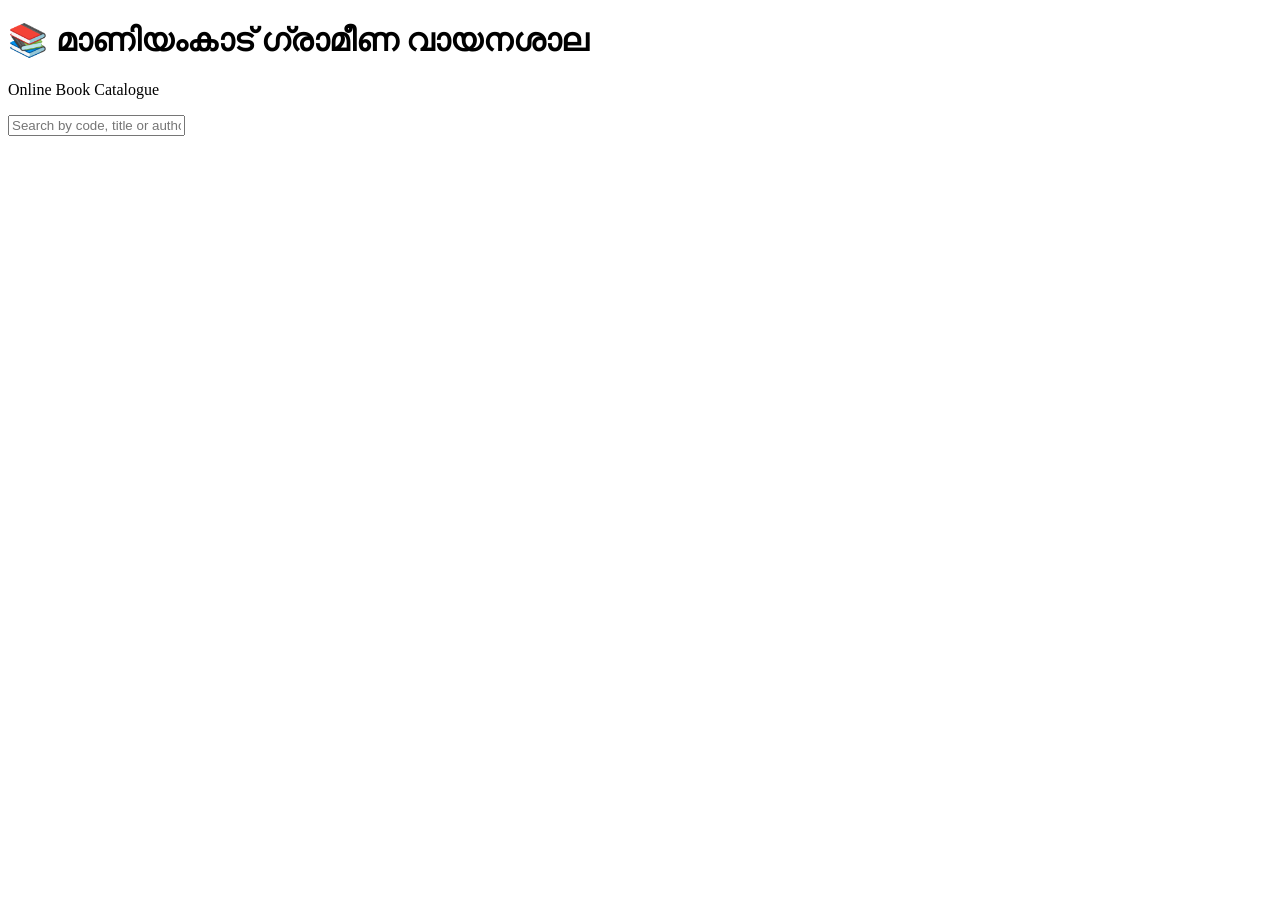
==== index.html @ 14b7ce43 "Add files via upload" ====
<!doctype html><html><head><meta charset='utf-8'>
<meta name='viewport' content='width=device-width,initial-scale=1'>
<title>Maniyamkad Library</title>
<link rel='stylesheet' href='css/style.css'></head><body>
<header><h1>📚 മാണിയംകാട് ഗ്രാമീണ വായനശാല</h1><p>Online Book Catalogue</p></header>
<input id='search' placeholder='Search by code, title or author'>
<div id='books'></div>
<script src='js/script.js'></script></body></html>
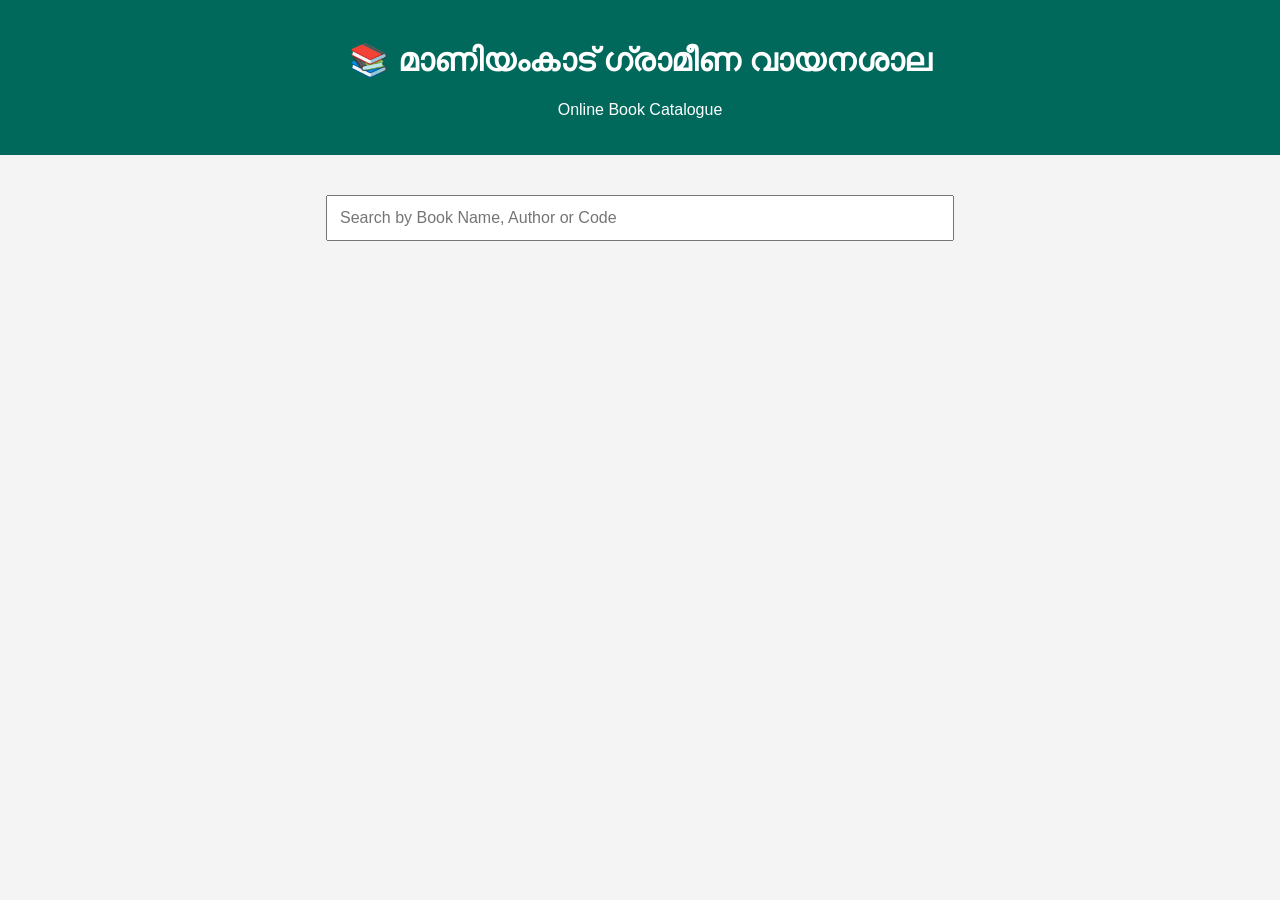
==== commit 5e2abd57: "Add files via upload" ====
--- a/index.html
+++ b/index.html
@@ -1,8 +1,25 @@
-<!doctype html><html><head><meta charset='utf-8'>
-<meta name='viewport' content='width=device-width,initial-scale=1'>
-<title>Maniyamkad Library</title>
-<link rel='stylesheet' href='css/style.css'></head><body>
-<header><h1>📚 മാണിയംകാട് ഗ്രാമീണ വായനശാല</h1><p>Online Book Catalogue</p></header>
-<input id='search' placeholder='Search by code, title or author'>
-<div id='books'></div>
-<script src='js/script.js'></script></body></html>+<!DOCTYPE html>
+<html lang="en">
+<head>
+<meta charset="UTF-8">
+<meta name="viewport" content="width=device-width, initial-scale=1.0">
+<title>Maniyamkad Grameena Vayanasala</title>
+<link rel="stylesheet" href="style.css">
+</head>
+<body>
+
+<header>
+  <h1>📚 മാണിയംകാട് ഗ്രാമീണ വായനശാല</h1>
+  <p>Online Book Catalogue</p>
+</header>
+
+<main style="max-width:900px;margin:auto;padding:20px;">
+<input id="search" type="text" placeholder="Search by Book Name, Author or Code"
+style="width:100%;padding:12px;font-size:16px;margin-bottom:20px;">
+
+<div id="books"></div>
+</main>
+
+<script src="script.js"></script>
+</body>
+</html>
--- a/style.css
+++ b/style.css
@@ -0,0 +1,5 @@
+body{font-family:Arial;margin:0;background:#f4f4f4}
+header{background:#00695c;color:#fff;padding:20px;text-align:center}
+#search{display:block;width:90%;max-width:600px;margin:20px auto;padding:12px}
+#books{max-width:900px;margin:auto;padding:10px}
+.card{background:#fff;padding:12px;margin:10px 0;border-radius:8px;box-shadow:0 2px 5px #ccc}
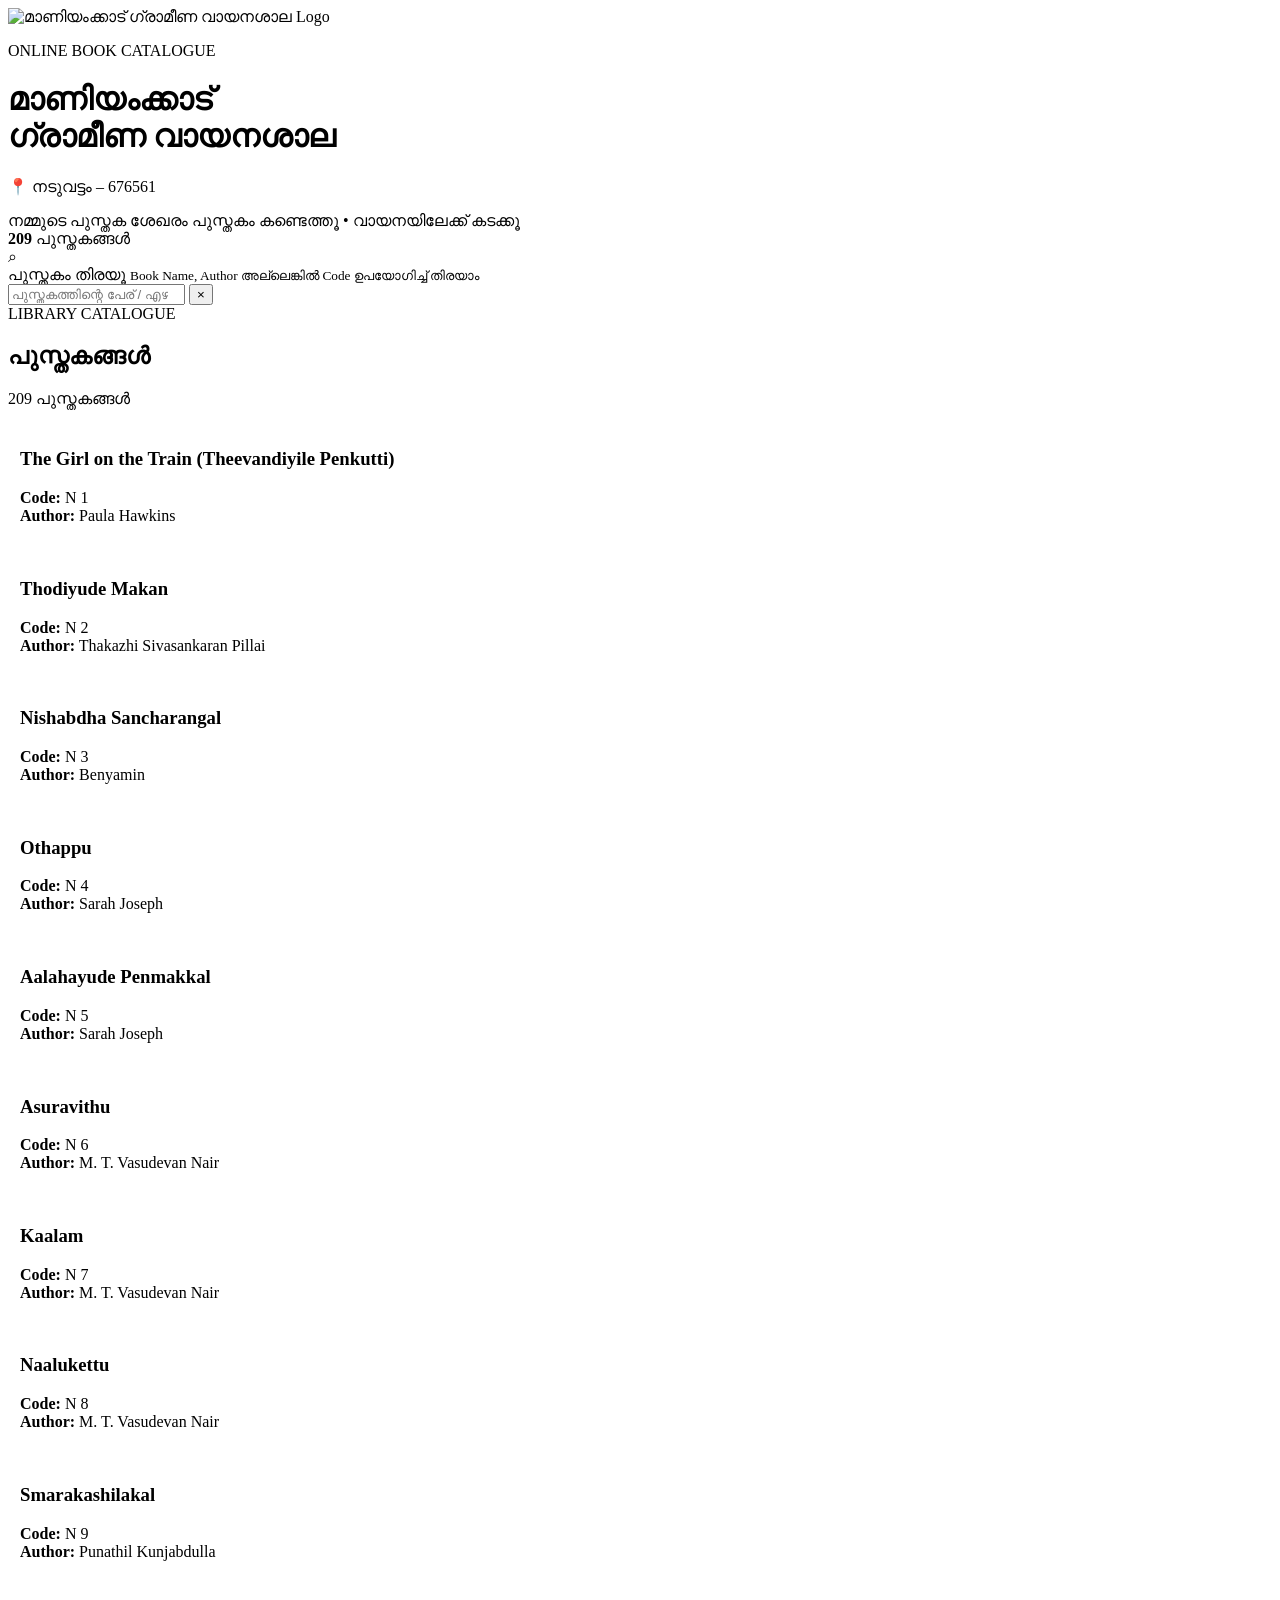
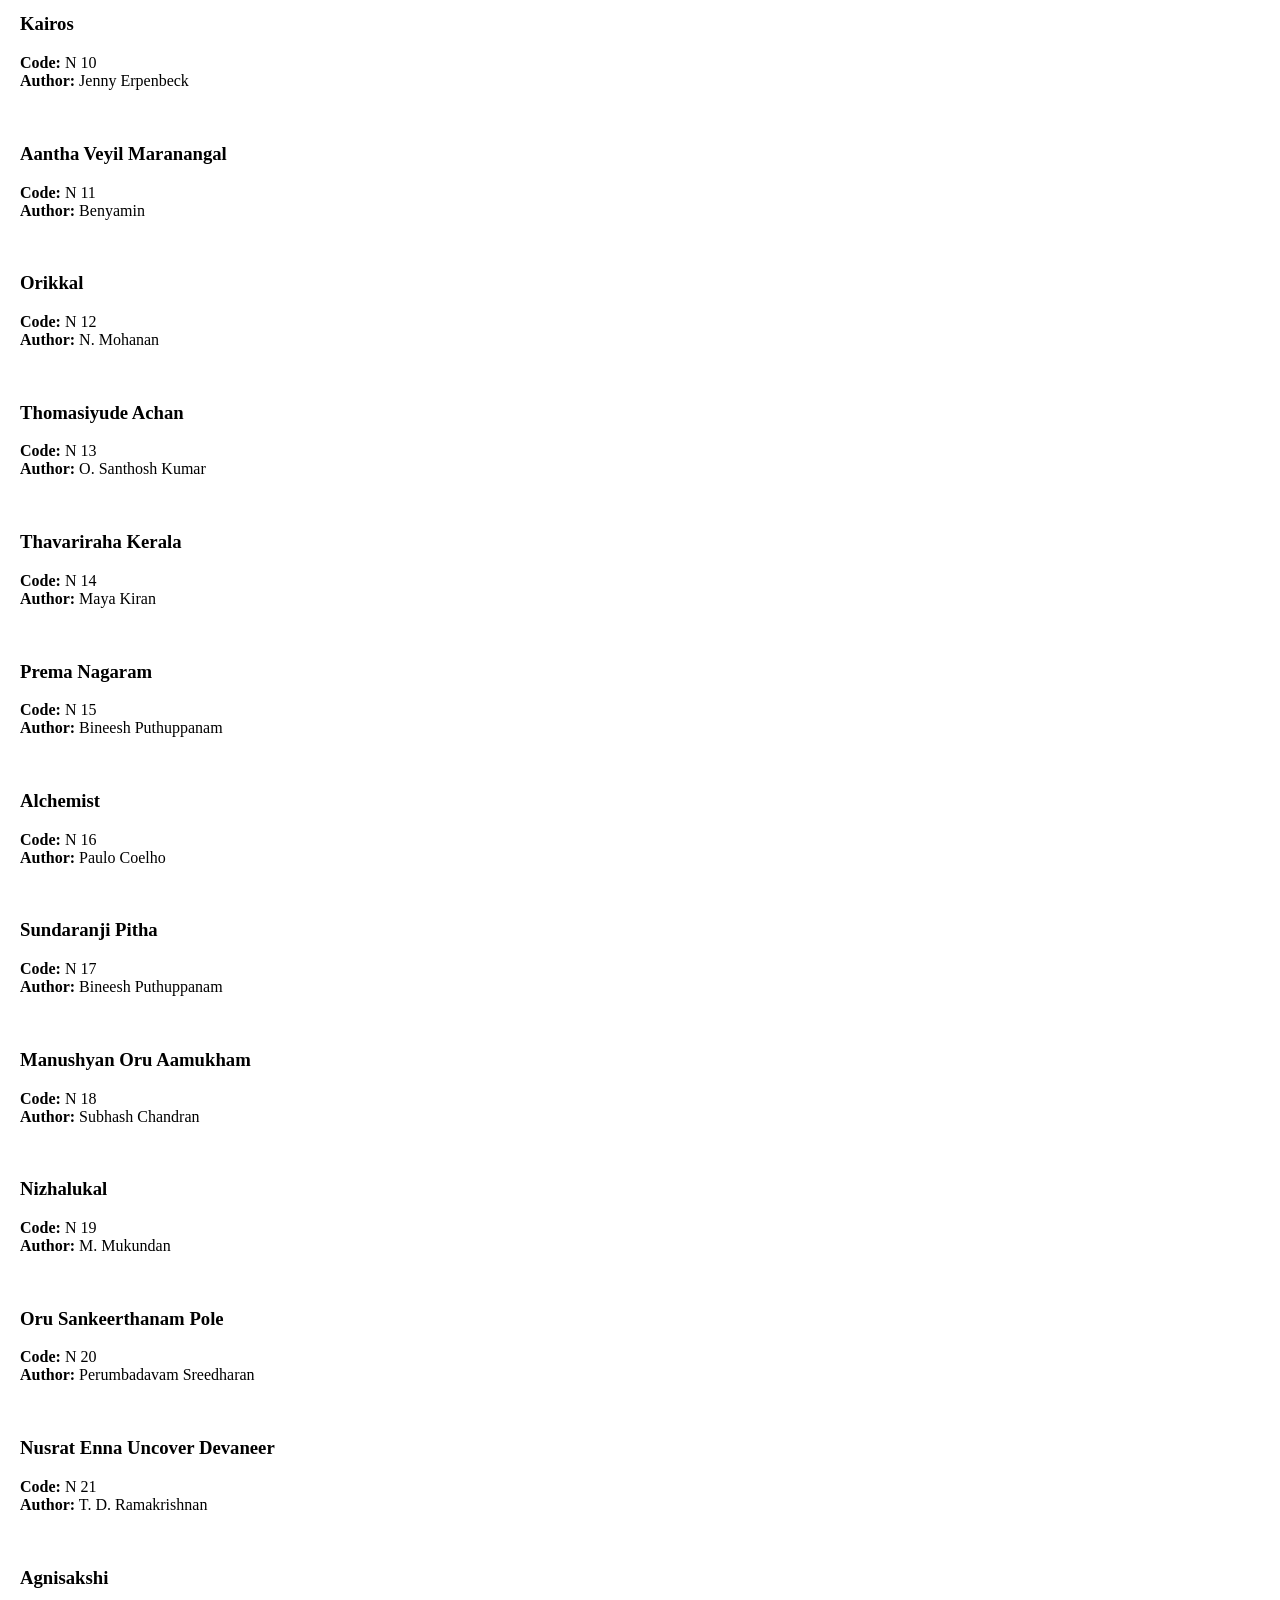
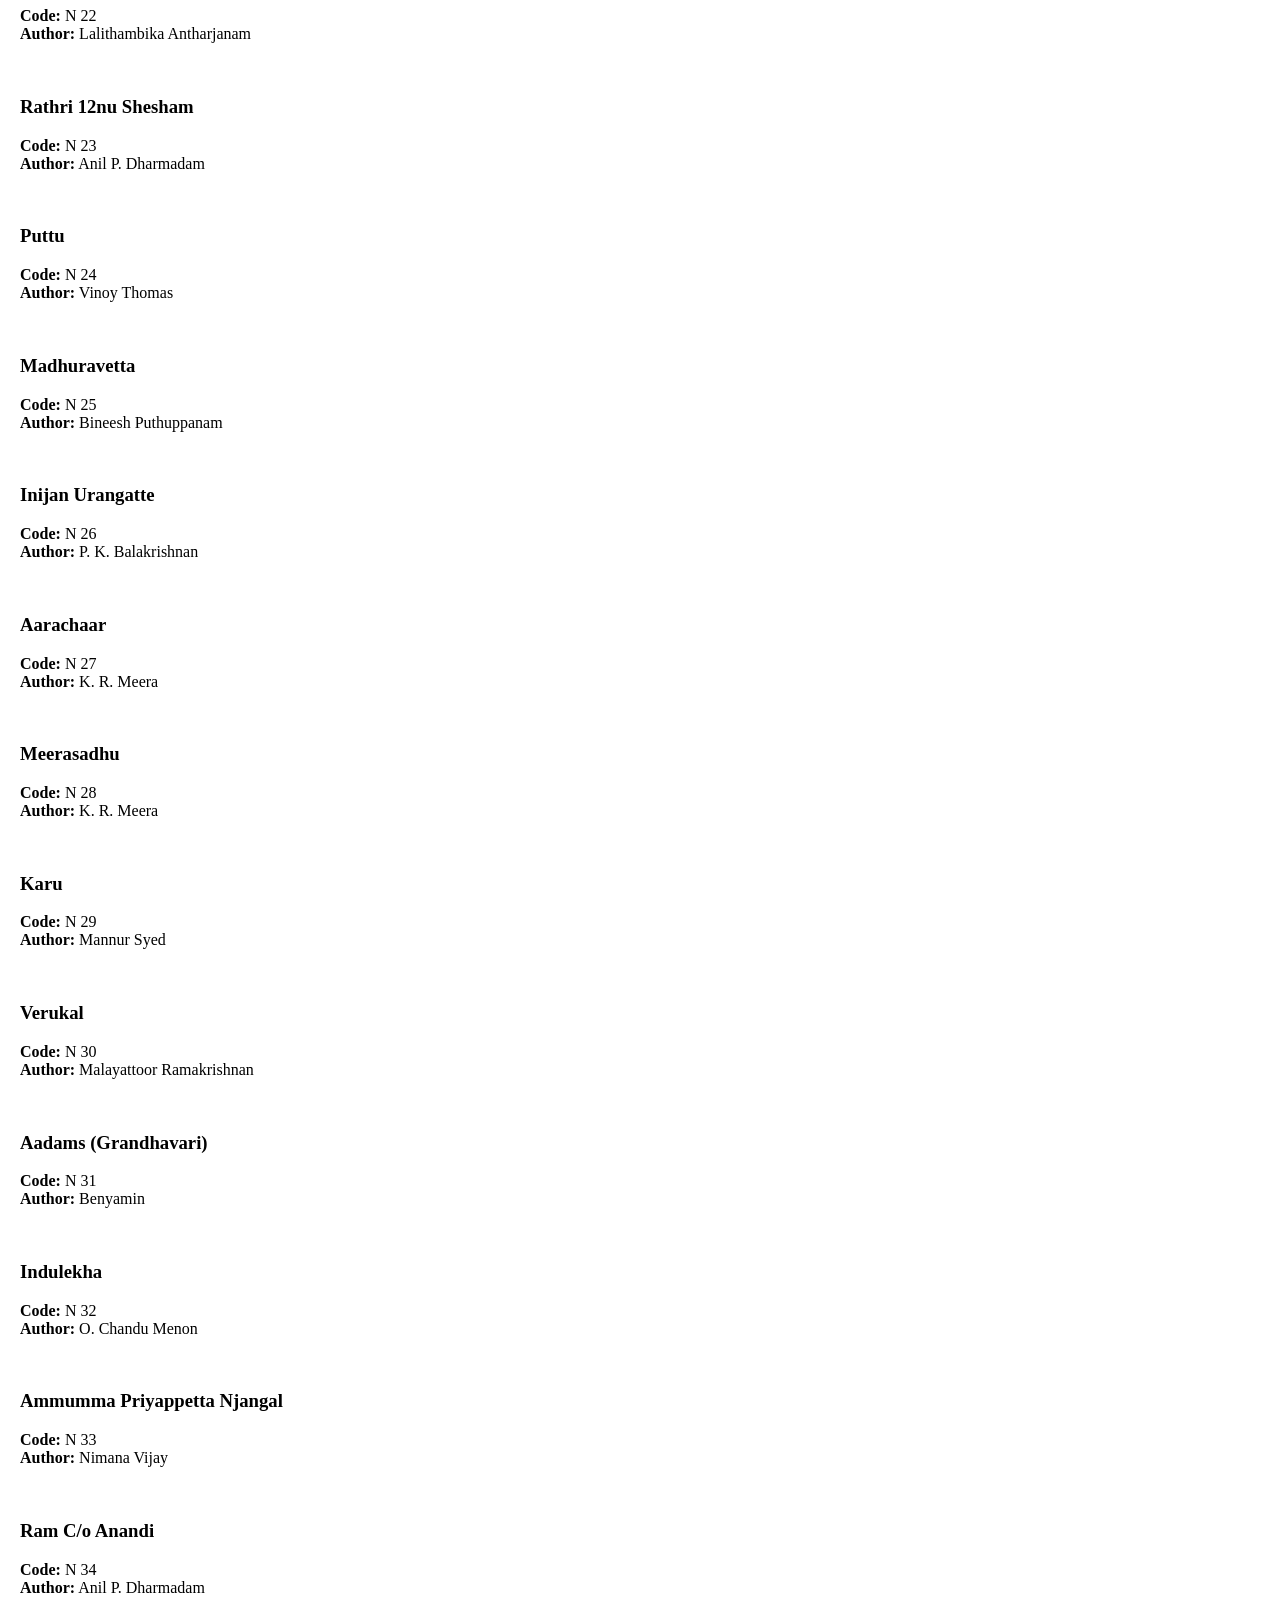
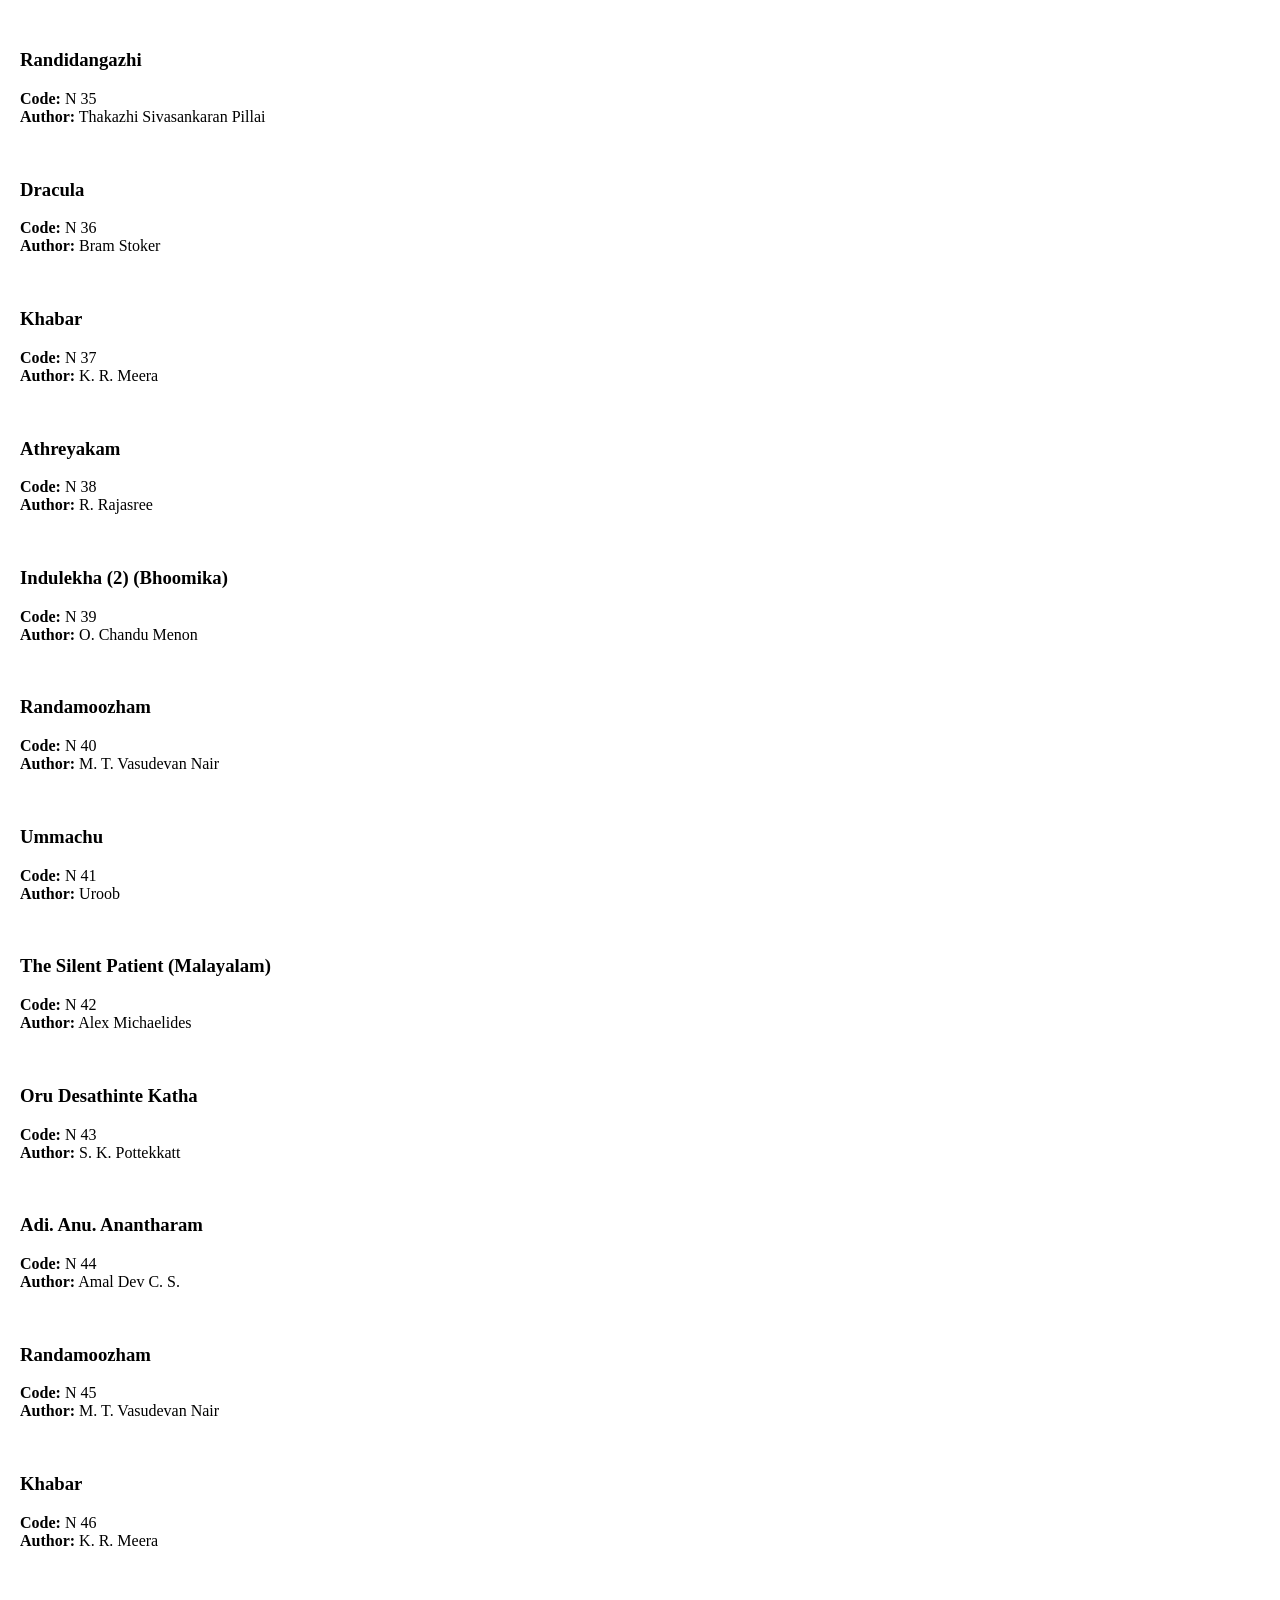
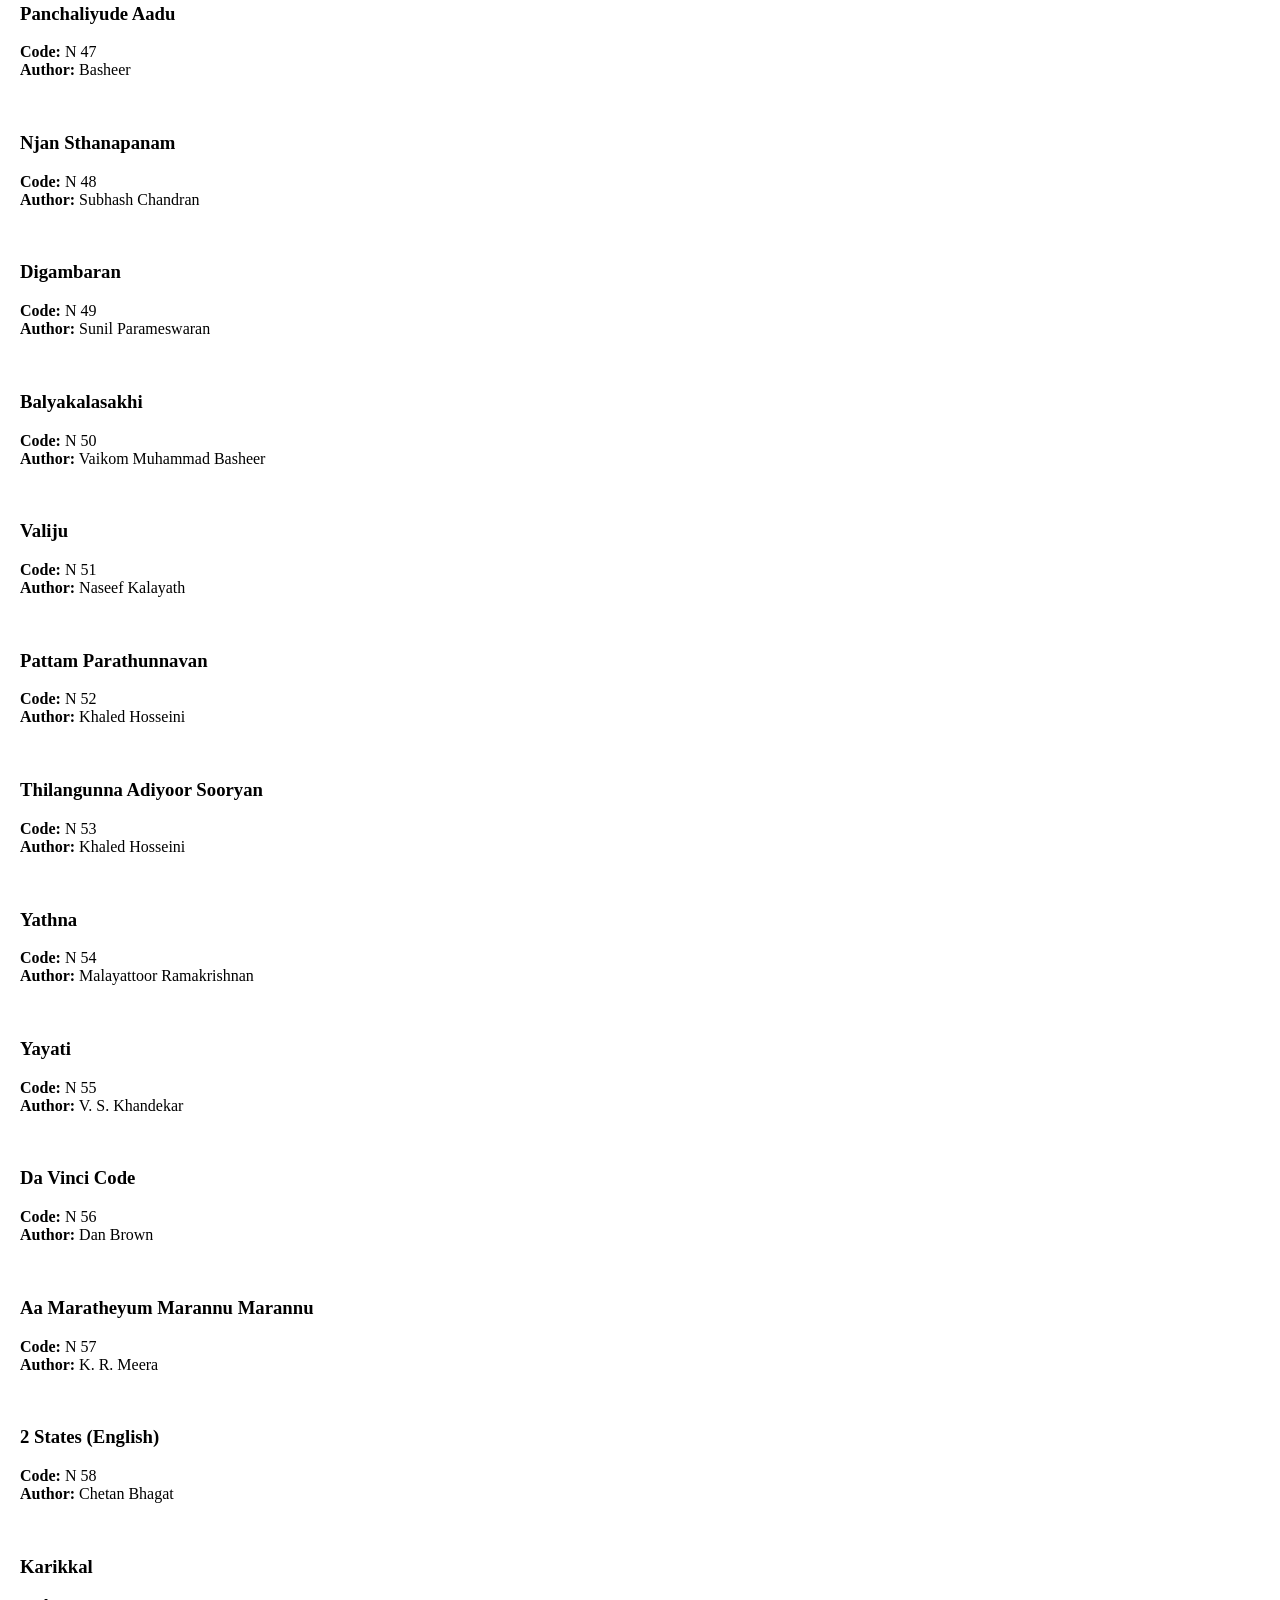
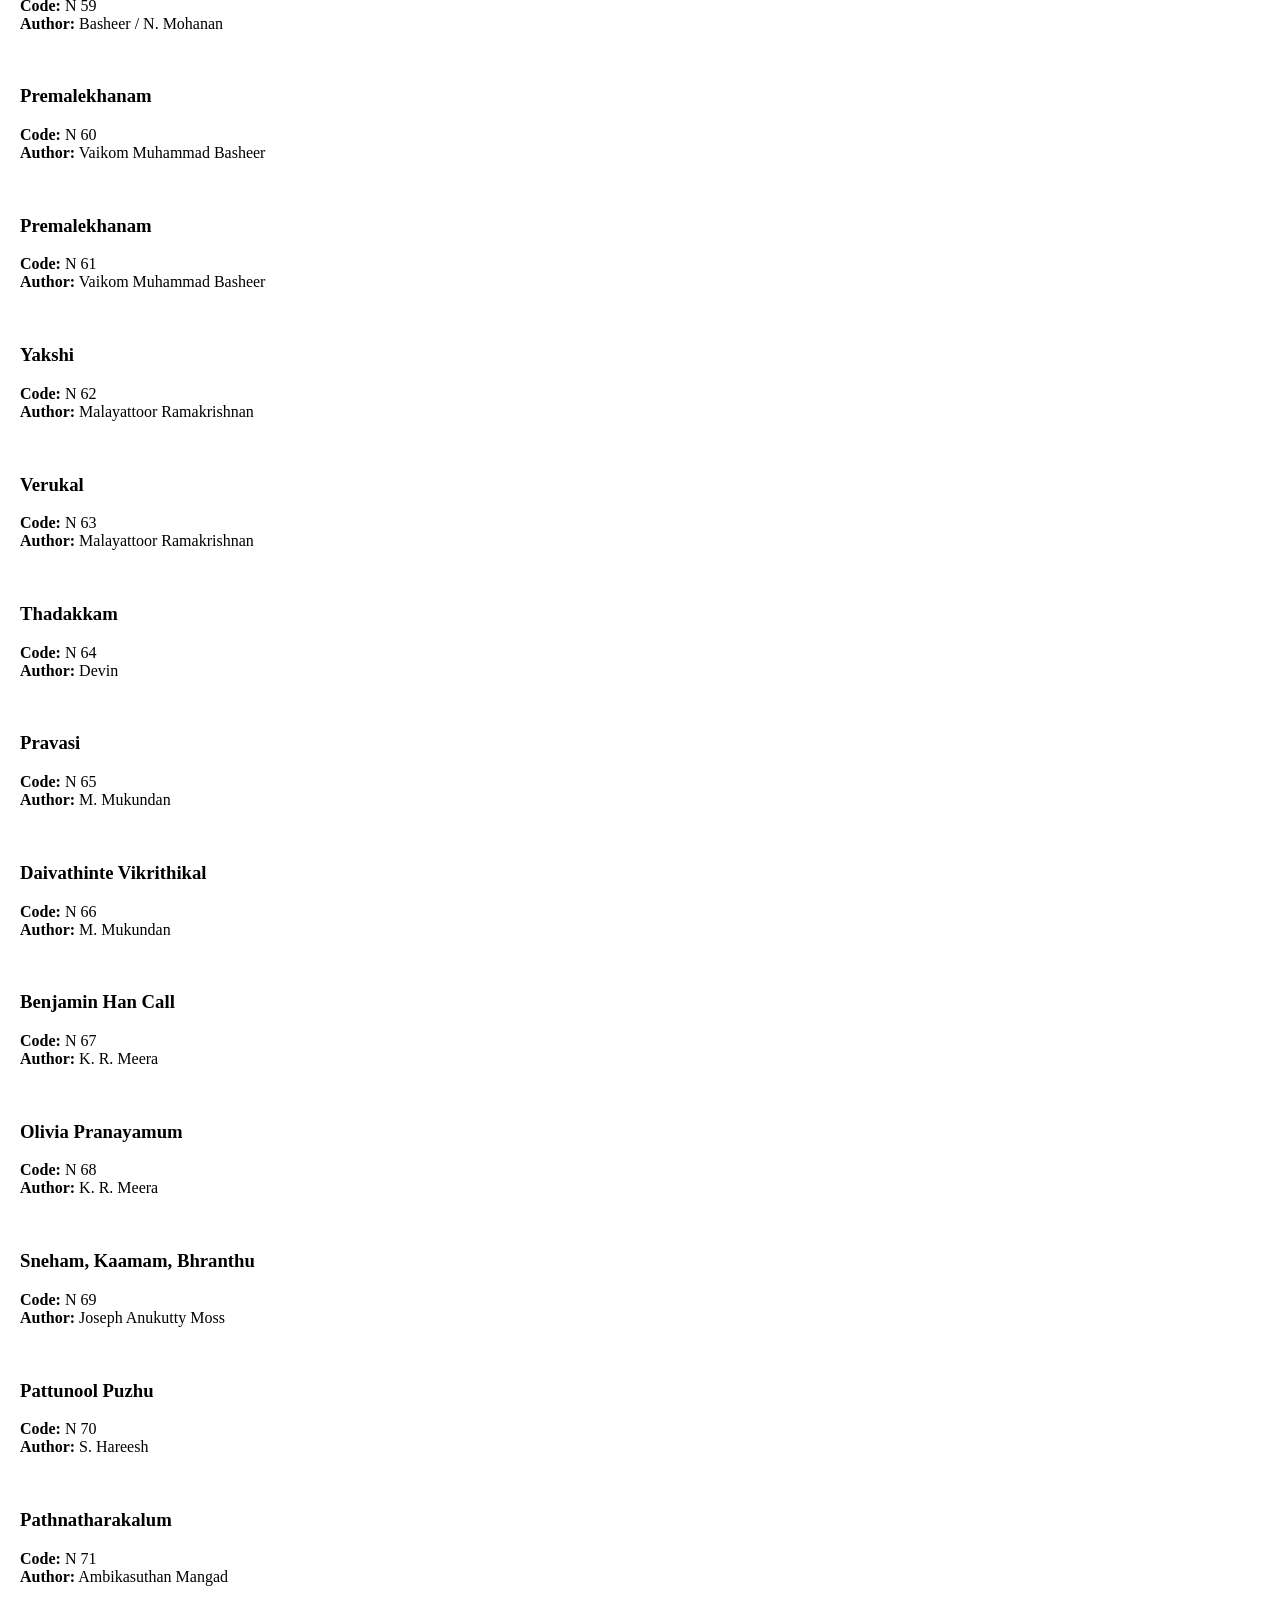
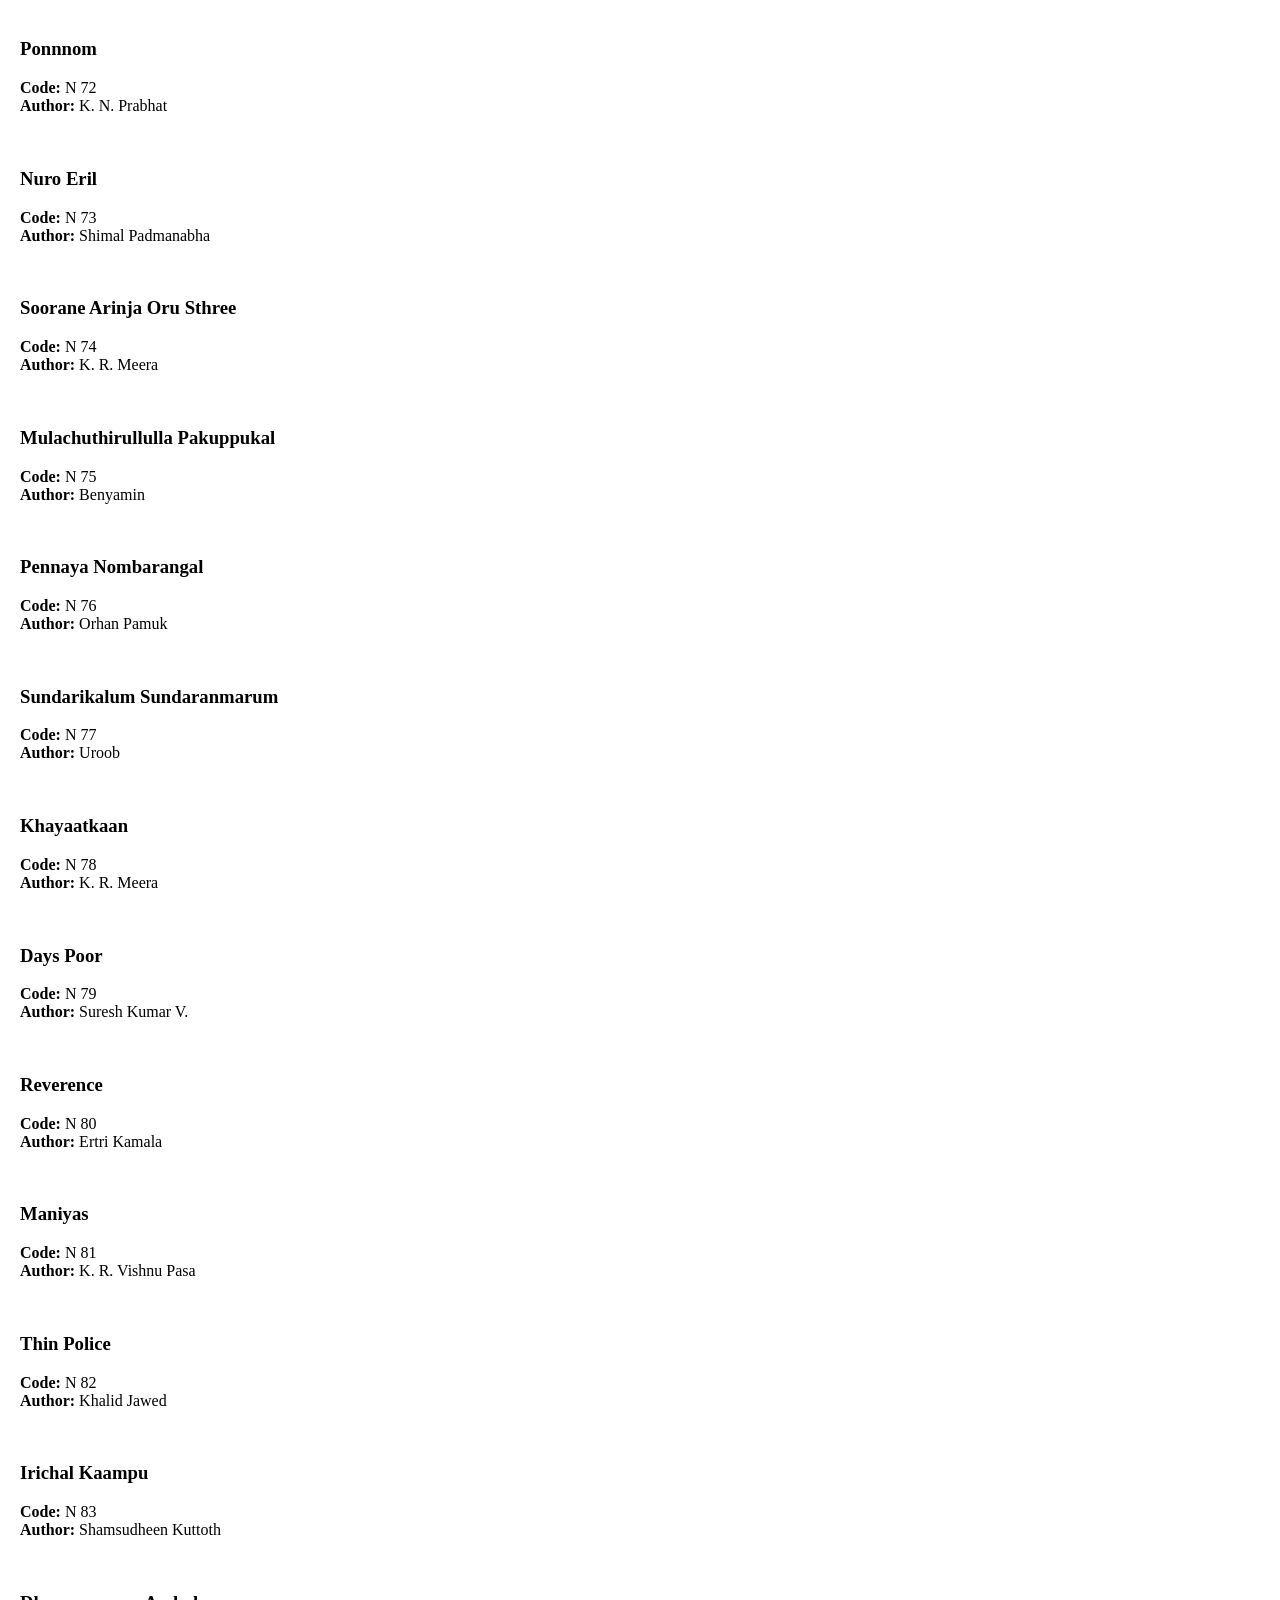
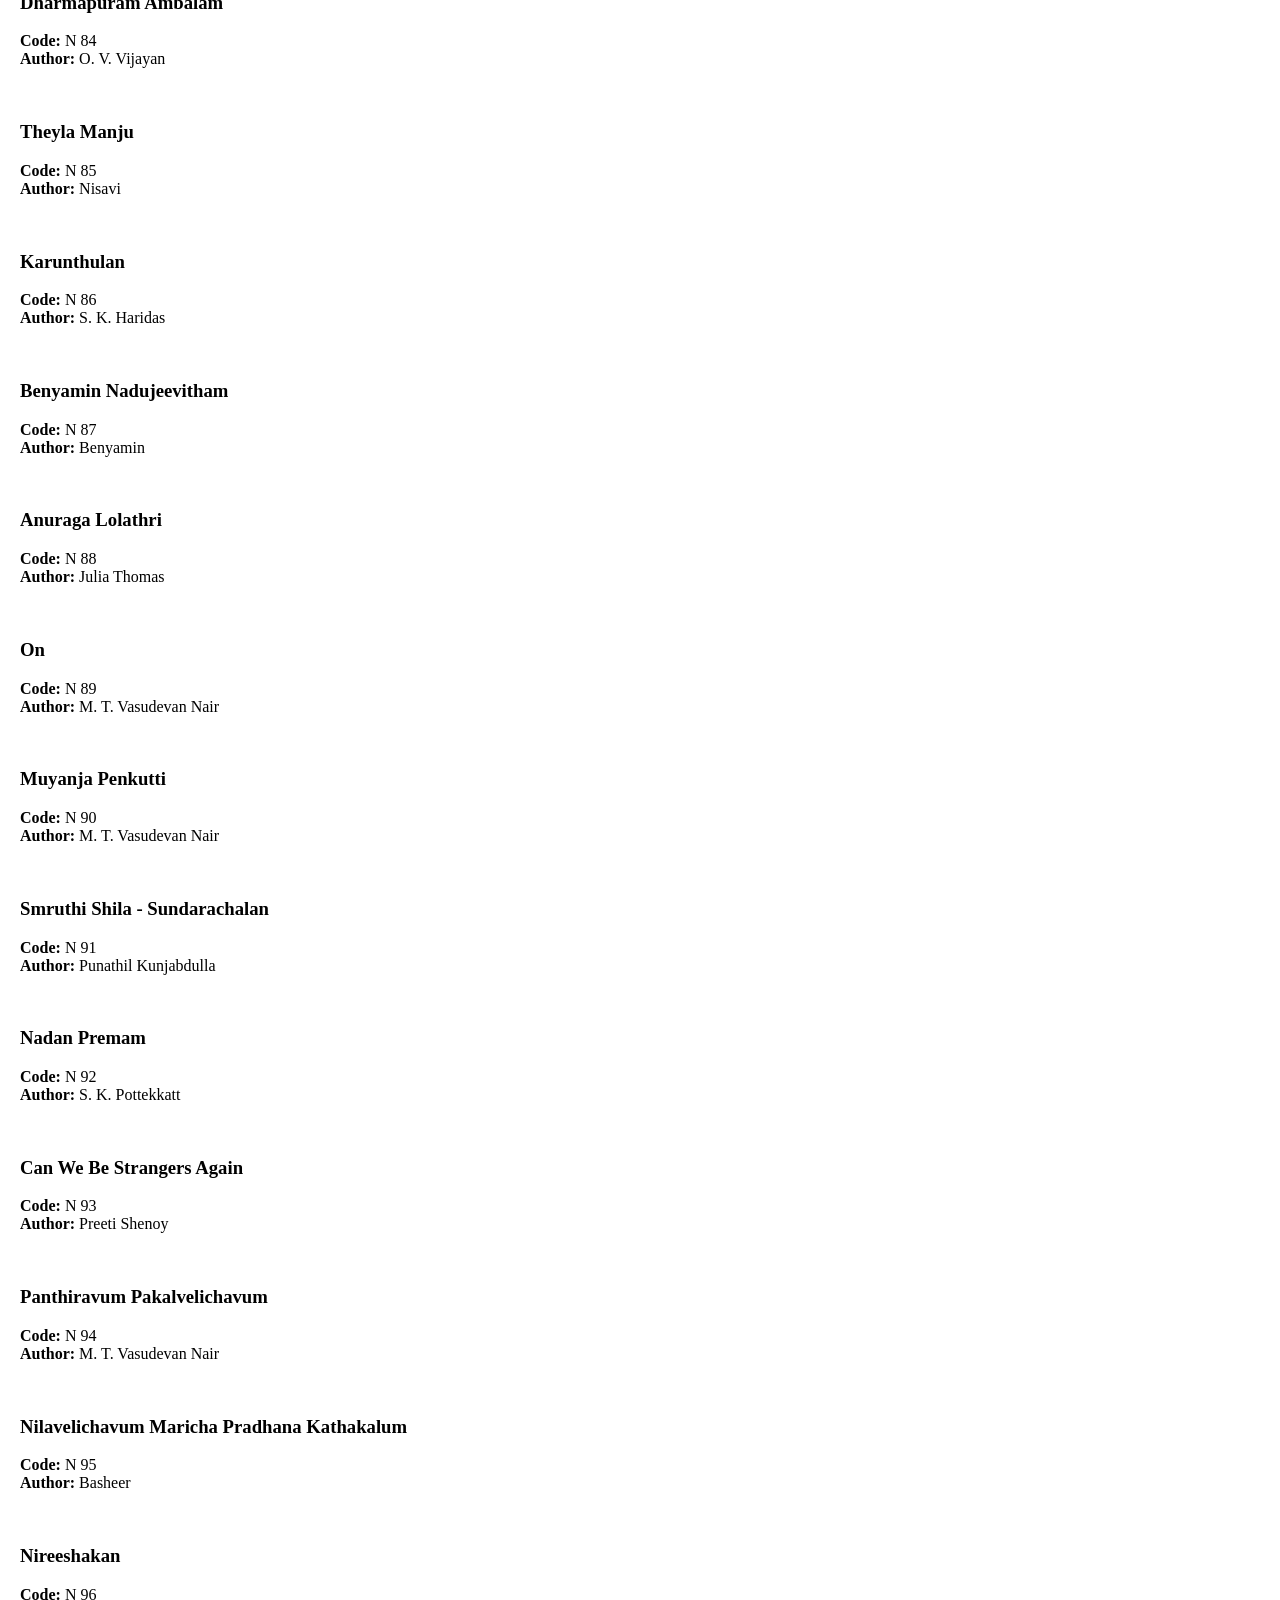
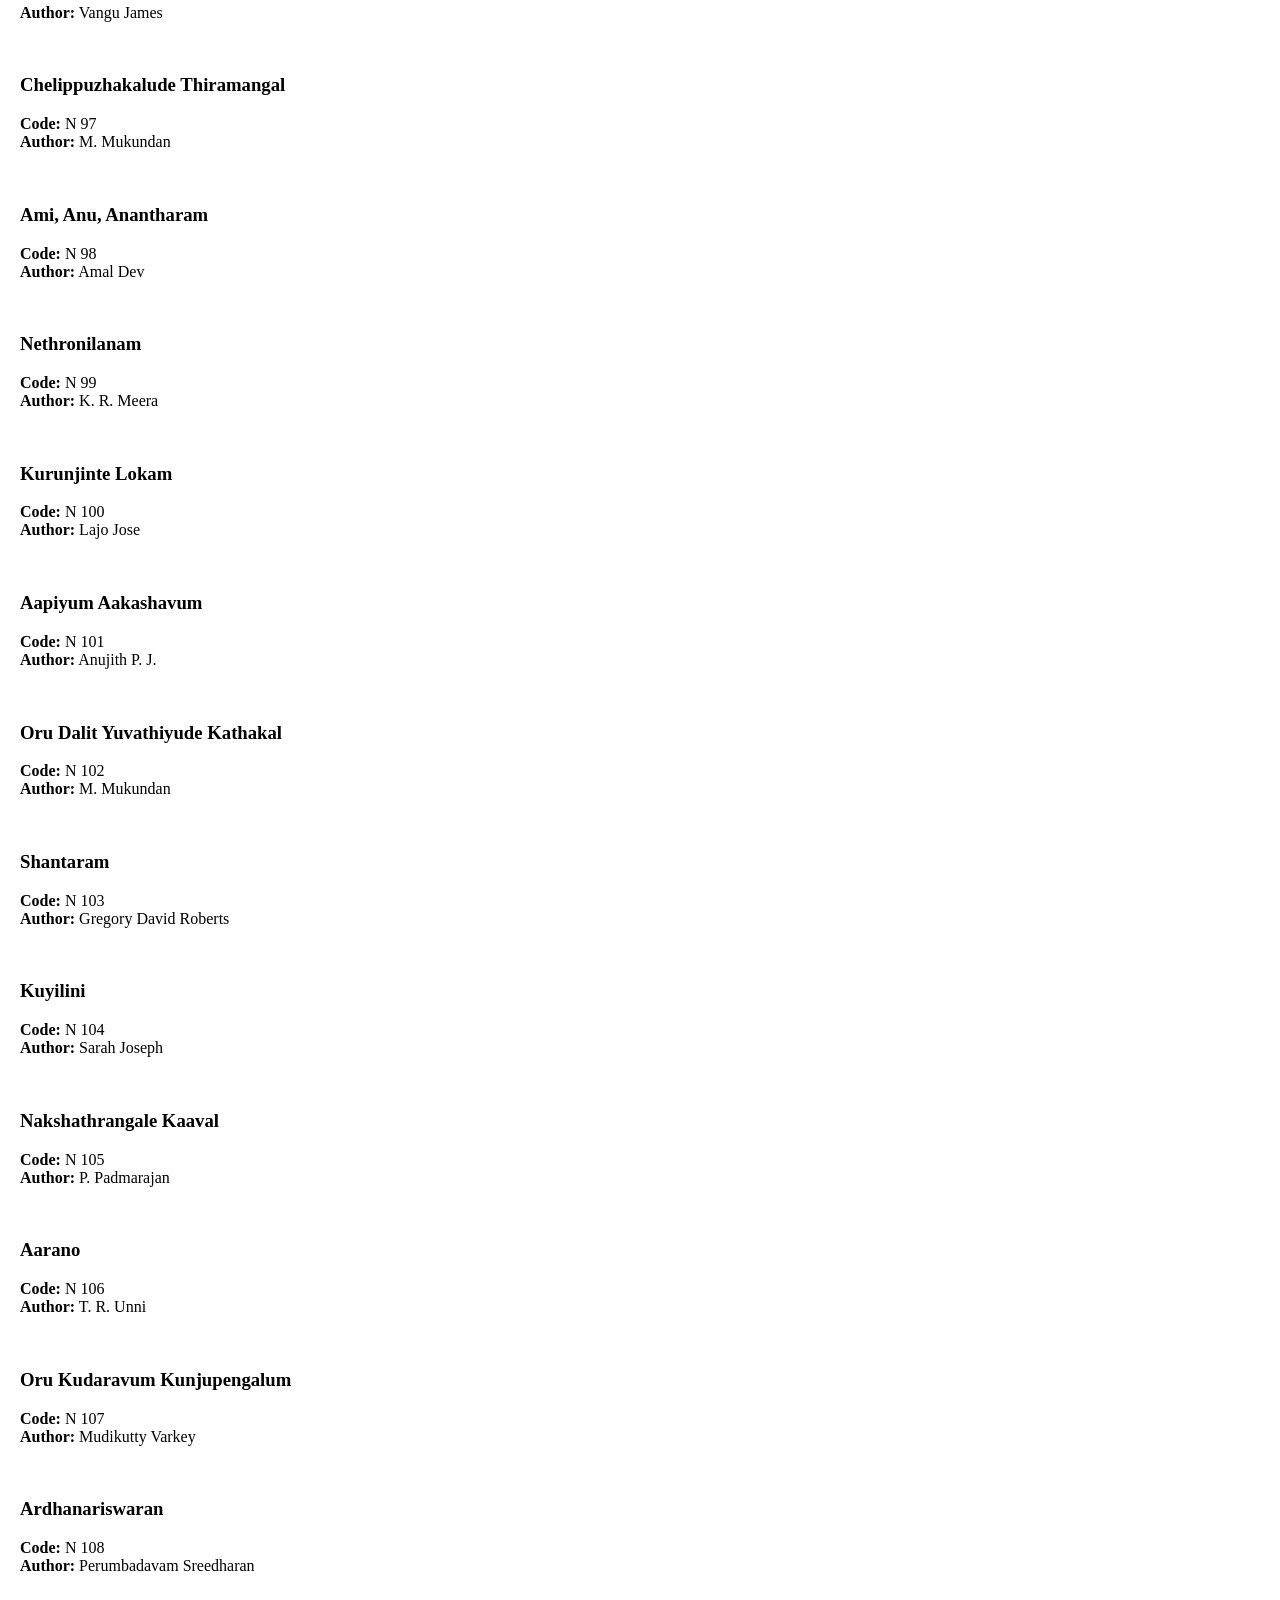
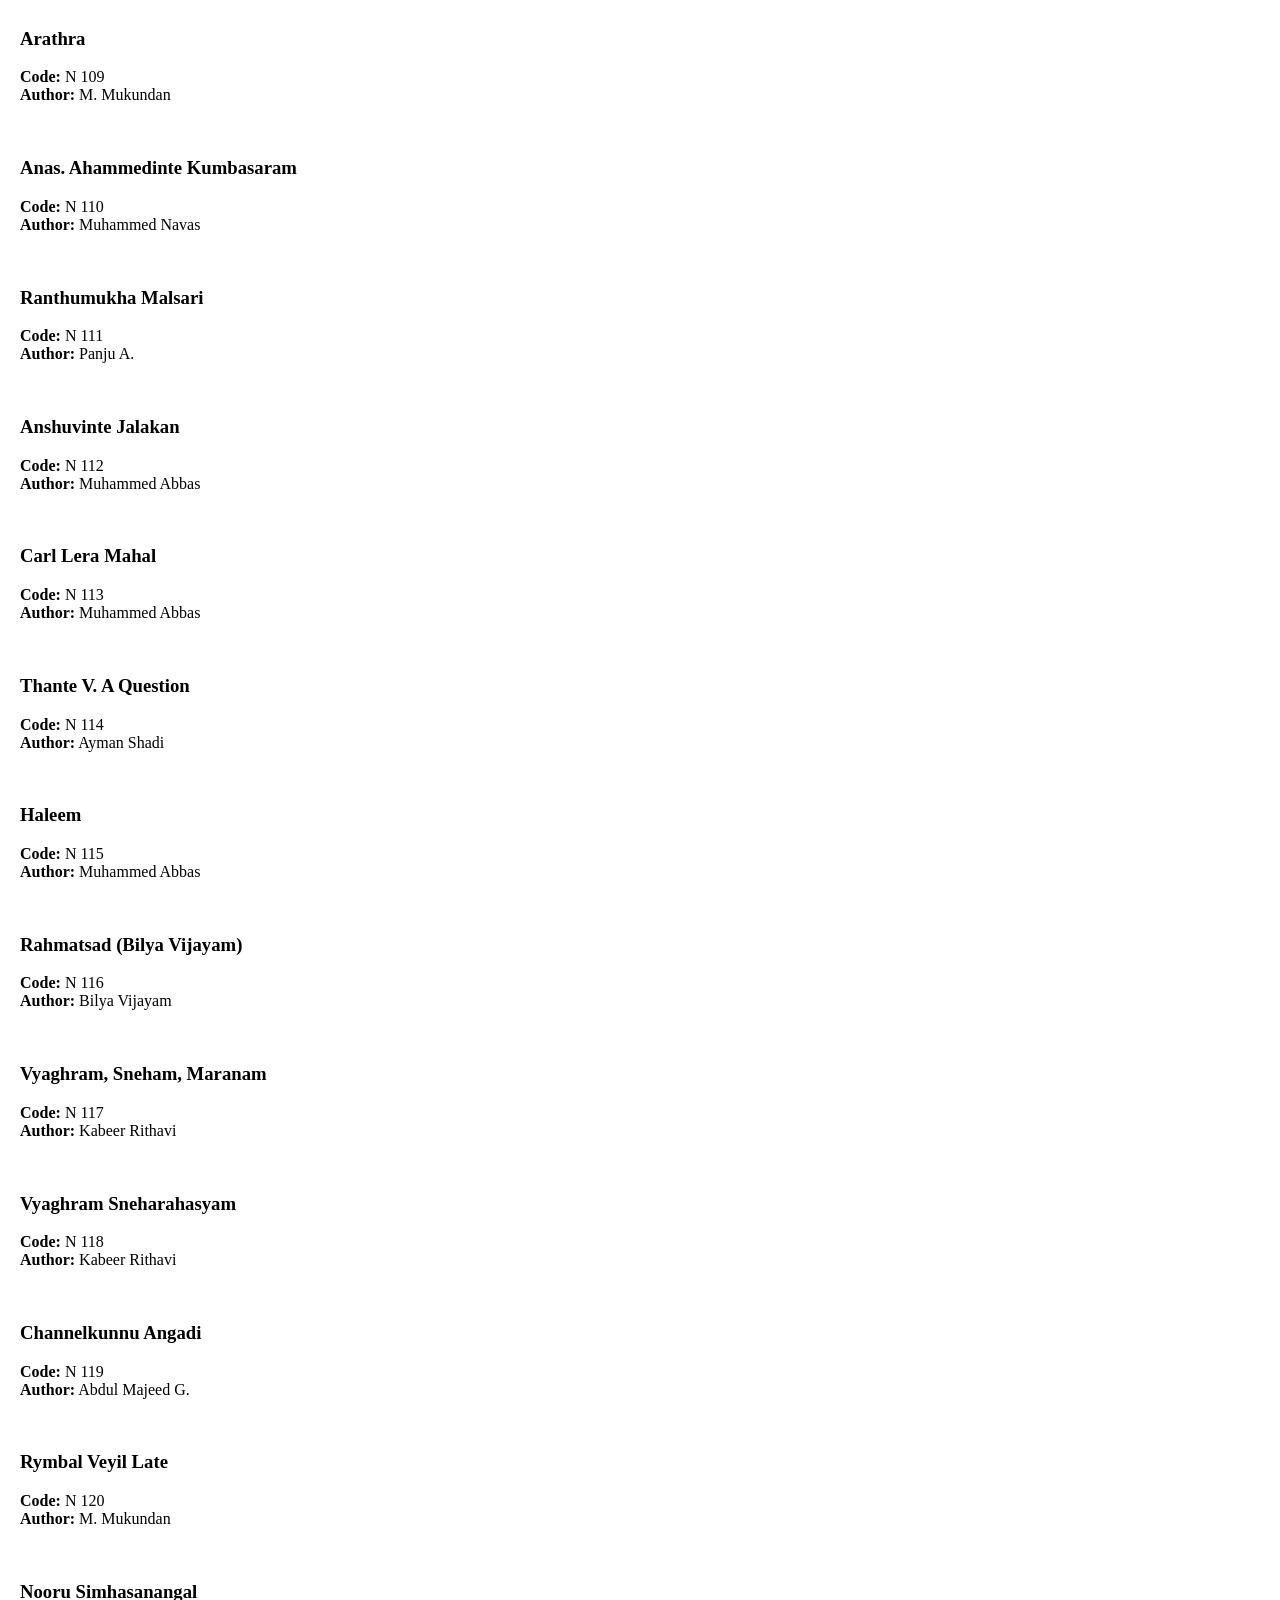
==== commit f93fa99a: "Add files via upload" ====
--- a/index.html
+++ b/index.html
@@ -1,25 +1,114 @@
 <!DOCTYPE html>
-<html lang="en">
+<html lang="ml">
 <head>
-<meta charset="UTF-8">
-<meta name="viewport" content="width=device-width, initial-scale=1.0">
-<title>Maniyamkad Grameena Vayanasala</title>
-<link rel="stylesheet" href="style.css">
+  <meta charset="UTF-8">
+  <meta name="viewport" content="width=device-width, initial-scale=1.0">
+  <meta name="theme-color" content="#064e3b">
+  <meta name="description" content="മാണിയംക്കാട് ഗ്രാമീണ വായനശാല - Online Book Catalogue">
+  <title>മാണിയംക്കാട് ഗ്രാമീണ വായനശാല | Online Book Catalogue</title>
+  <link rel="icon" type="image/png" href="logo.png">
+  <link rel="stylesheet" href="style.css">
 </head>
 <body>
+  <header class="hero">
+    <div class="hero-glow"></div>
+    <div class="container hero-inner">
+      <div class="brand">
+        <div class="logo-wrap">
+          <img src="logo.png" alt="മാണിയംക്കാട് ഗ്രാമീണ വായനശാല Logo" class="logo">
+        </div>
+        <div class="brand-copy">
+          <p class="eyebrow">ONLINE BOOK CATALOGUE</p>
+          <h1>മാണിയംക്കാട്<br>ഗ്രാമീണ വായനശാല</h1>
+          <p class="location">📍 നടുവട്ടം – 676561</p>
+        </div>
+      </div>
 
-<header>
-  <h1>📚 മാണിയംകാട് ഗ്രാമീണ വായനശാല</h1>
-  <p>Online Book Catalogue</p>
-</header>
+      <div class="hero-bottom">
+        <div>
+          <span class="hero-title">നമ്മുടെ പുസ്തക ശേഖരം</span>
+          <span class="hero-subtitle">പുസ്തകം കണ്ടെത്തൂ • വായനയിലേക്ക് കടക്കൂ</span>
+        </div>
+        <div class="book-count" aria-label="ആകെ പുസ്തകങ്ങൾ">
+          <strong id="bookCount">—</strong>
+          <span>പുസ്തകങ്ങൾ</span>
+        </div>
+      </div>
+    </div>
+  </header>
 
-<main style="max-width:900px;margin:auto;padding:20px;">
-<input id="search" type="text" placeholder="Search by Book Name, Author or Code"
-style="width:100%;padding:12px;font-size:16px;margin-bottom:20px;">
+  <main>
+    <section class="search-section">
+      <div class="container">
+        <div class="search-card">
+          <div class="search-icon">⌕</div>
+          <div class="search-copy">
+            <span>പുസ്തകം തിരയൂ</span>
+            <small>Book Name, Author അല്ലെങ്കിൽ Code ഉപയോഗിച്ച് തിരയാം</small>
+          </div>
+          <input id="search" type="search"
+                 placeholder="പുസ്തകത്തിന്റെ പേര് / എഴുത്തുകാരൻ / Code..."
+                 autocomplete="off" aria-label="Search books">
+          <button class="clear-btn" id="clearSearch" type="button" aria-label="Clear search">×</button>
+        </div>
+      </div>
+    </section>
 
-<div id="books"></div>
-</main>
+    <section class="catalogue-section">
+      <div class="container">
+        <div class="section-heading">
+          <div>
+            <span class="section-kicker">LIBRARY CATALOGUE</span>
+            <h2>പുസ്തകങ്ങൾ</h2>
+          </div>
+          <span class="result-pill" id="resultCount">Loading…</span>
+        </div>
 
-<script src="script.js"></script>
+        <div id="books" class="books-grid">
+          <div class="loading-card">
+            <div class="spinner"></div>
+            <p>പുസ്തകങ്ങൾ ലോഡ് ചെയ്യുന്നു…</p>
+          </div>
+        </div>
+      </div>
+    </section>
+  </main>
+
+  <footer class="footer">
+    <div class="container footer-inner">
+      <div class="footer-brand">
+        <img src="logo.png" alt="" class="footer-logo">
+        <div>
+          <strong>മാണിയംക്കാട് ഗ്രാമീണ വായനശാല</strong>
+          <span>നടുവട്ടം – 676561</span>
+        </div>
+      </div>
+      <div class="footer-note">📚 വായിക്കാം • വളരാം • പങ്കിടാം</div>
+    </div>
+  </footer>
+
+  <!-- Your existing script.js continues to handle books.json + search. -->
+  <script>
+    // Small V2 enhancement: show the current book count without replacing script.js.
+    fetch("books.json")
+      .then(r => r.json())
+      .then(data => {
+        const books = Array.isArray(data) ? data : (Array.isArray(data.books) ? data.books : []);
+        document.getElementById("bookCount").textContent = books.length || "0";
+        document.getElementById("resultCount").textContent = `${books.length} പുസ്തകങ്ങൾ`;
+      })
+      .catch(() => {
+        document.getElementById("bookCount").textContent = "—";
+        document.getElementById("resultCount").textContent = "Catalogue";
+      });
+
+    document.getElementById("clearSearch").addEventListener("click", () => {
+      const s = document.getElementById("search");
+      s.value = "";
+      s.dispatchEvent(new Event("input", { bubbles: true }));
+      s.focus();
+    });
+  </script>
+  <script src="script.js"></script>
 </body>
 </html>
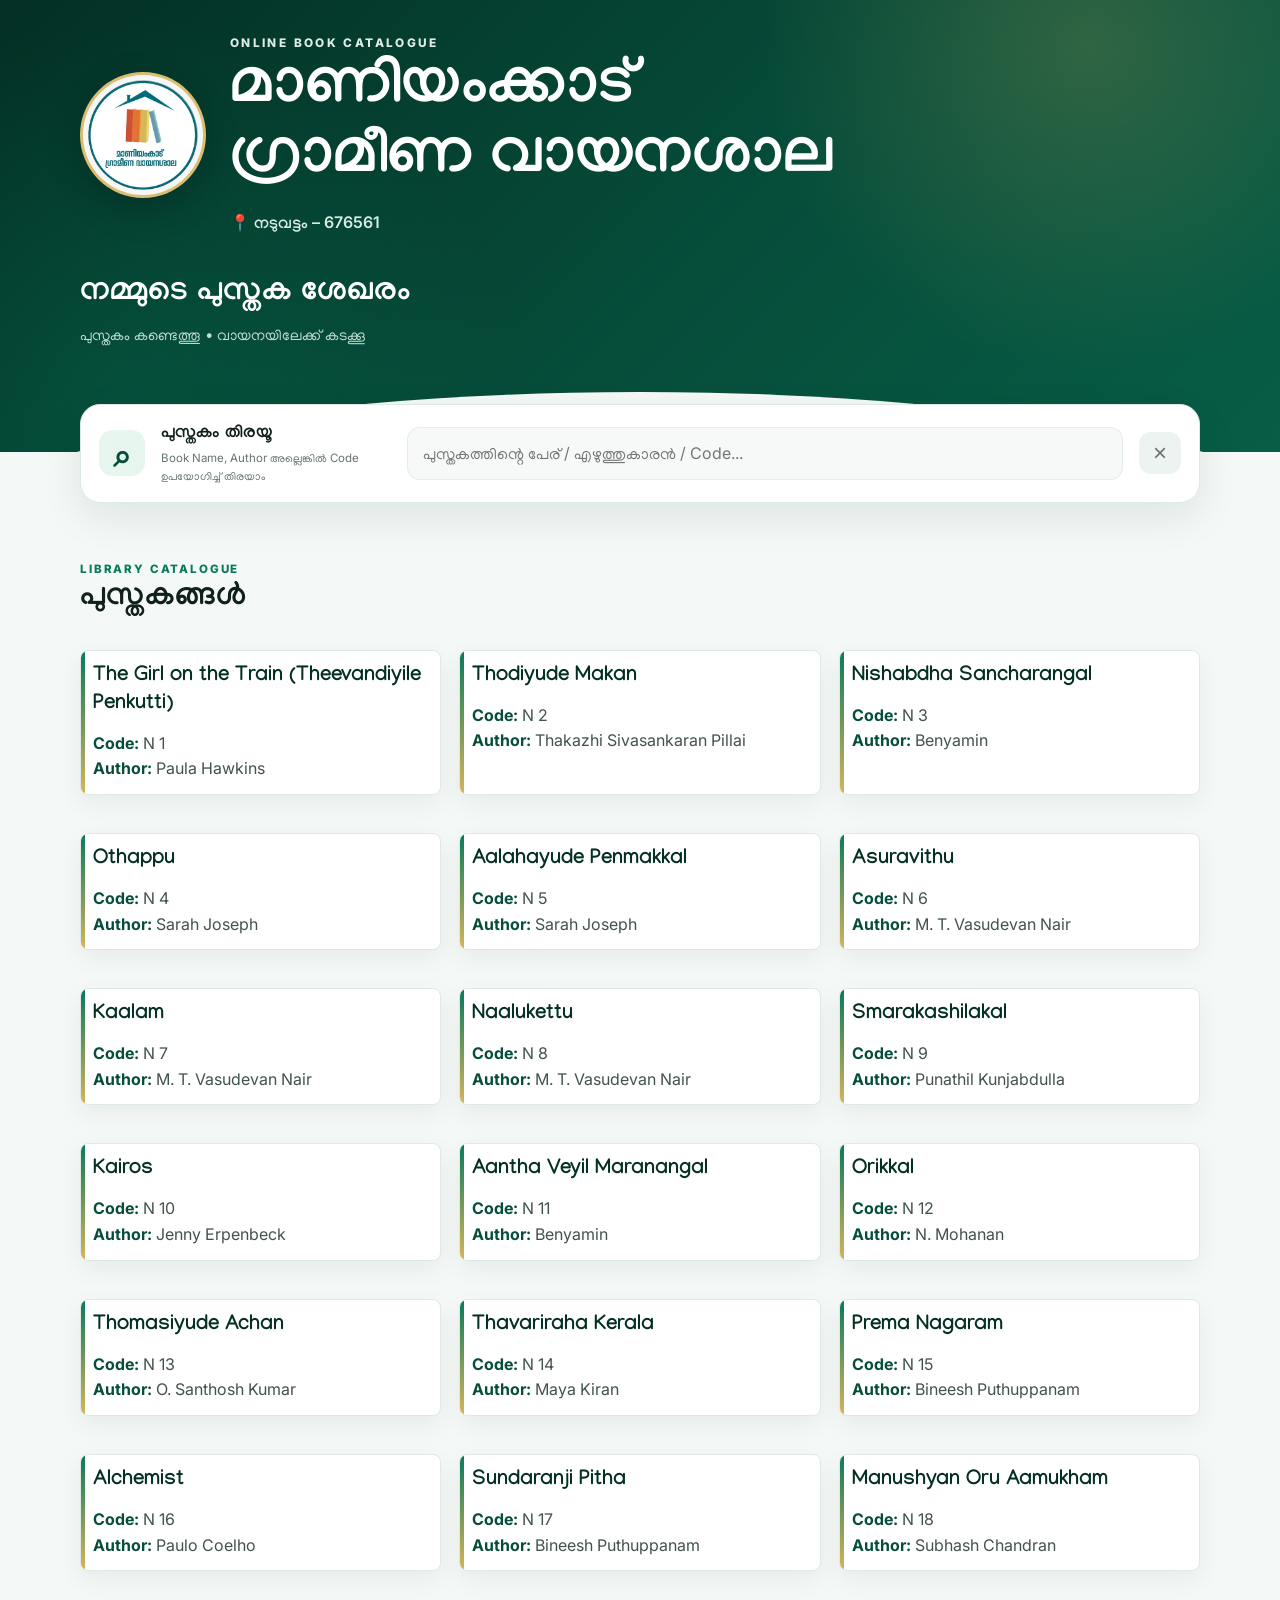
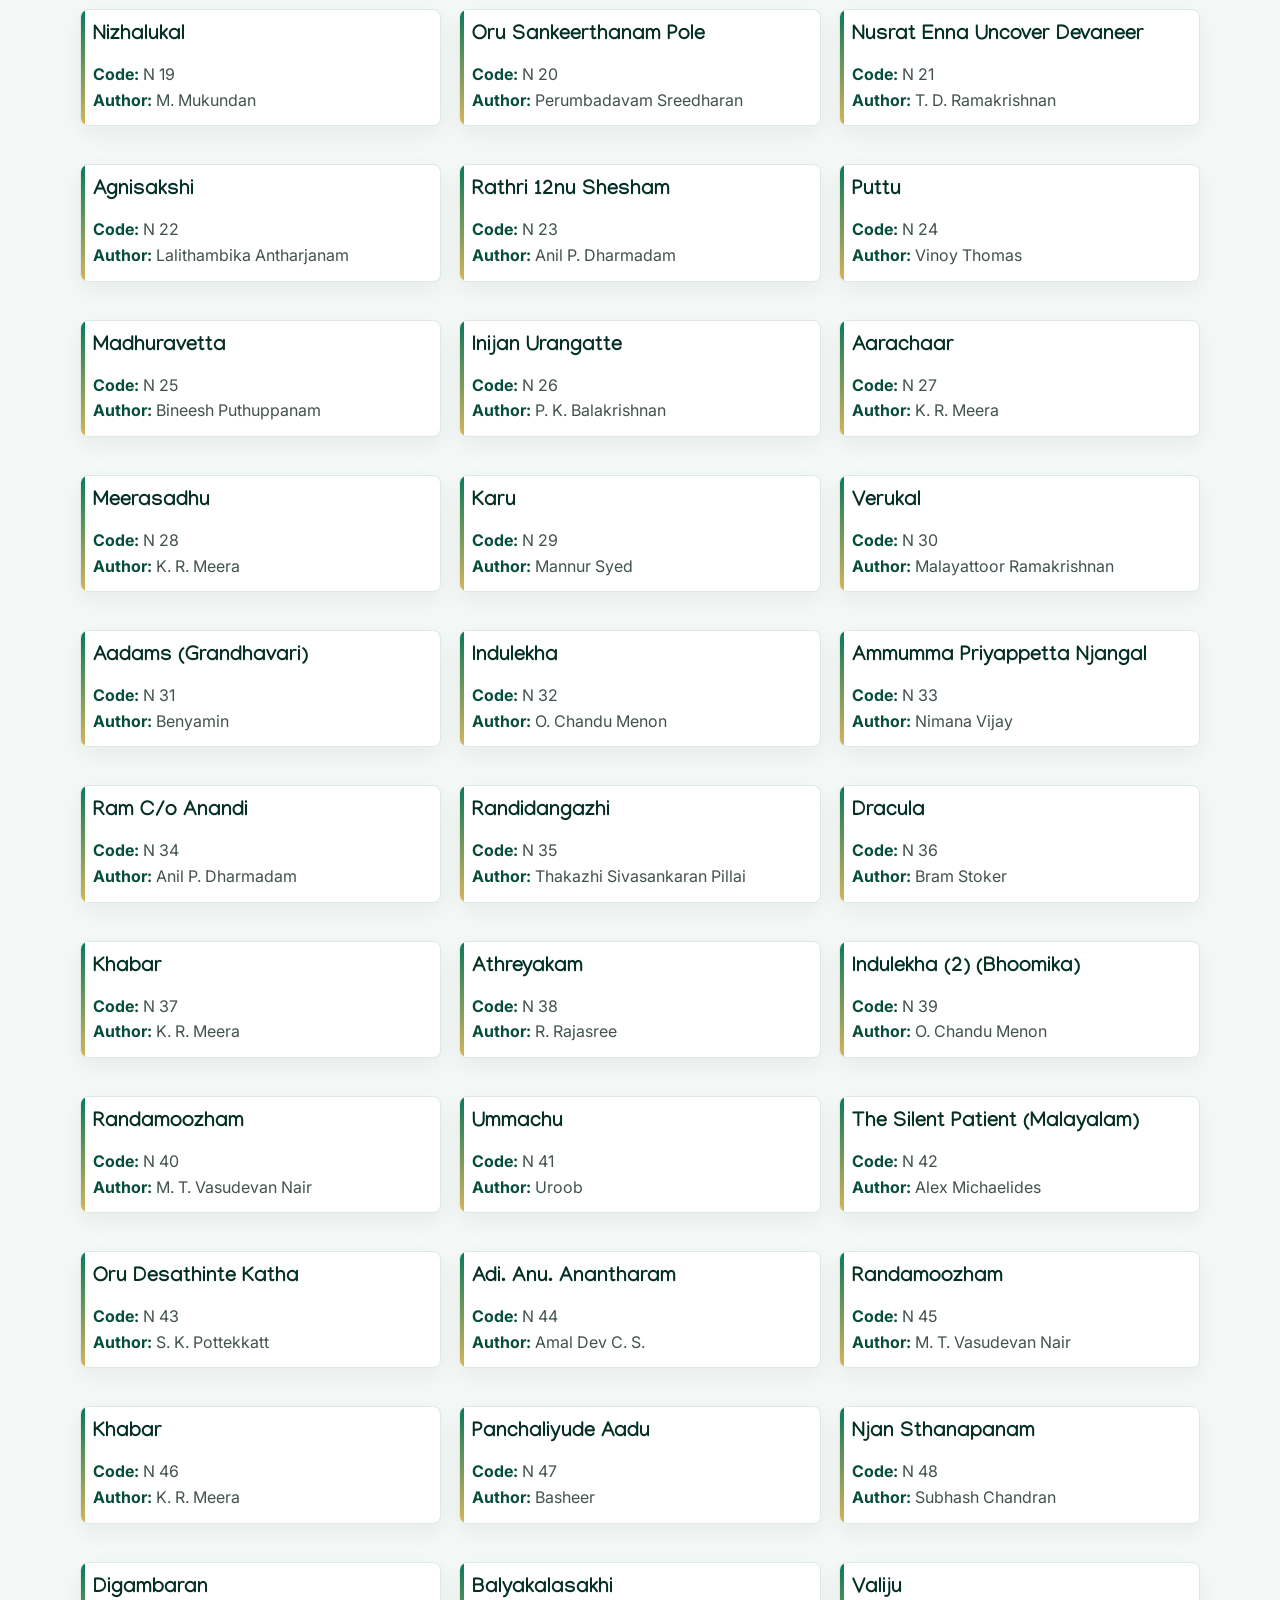
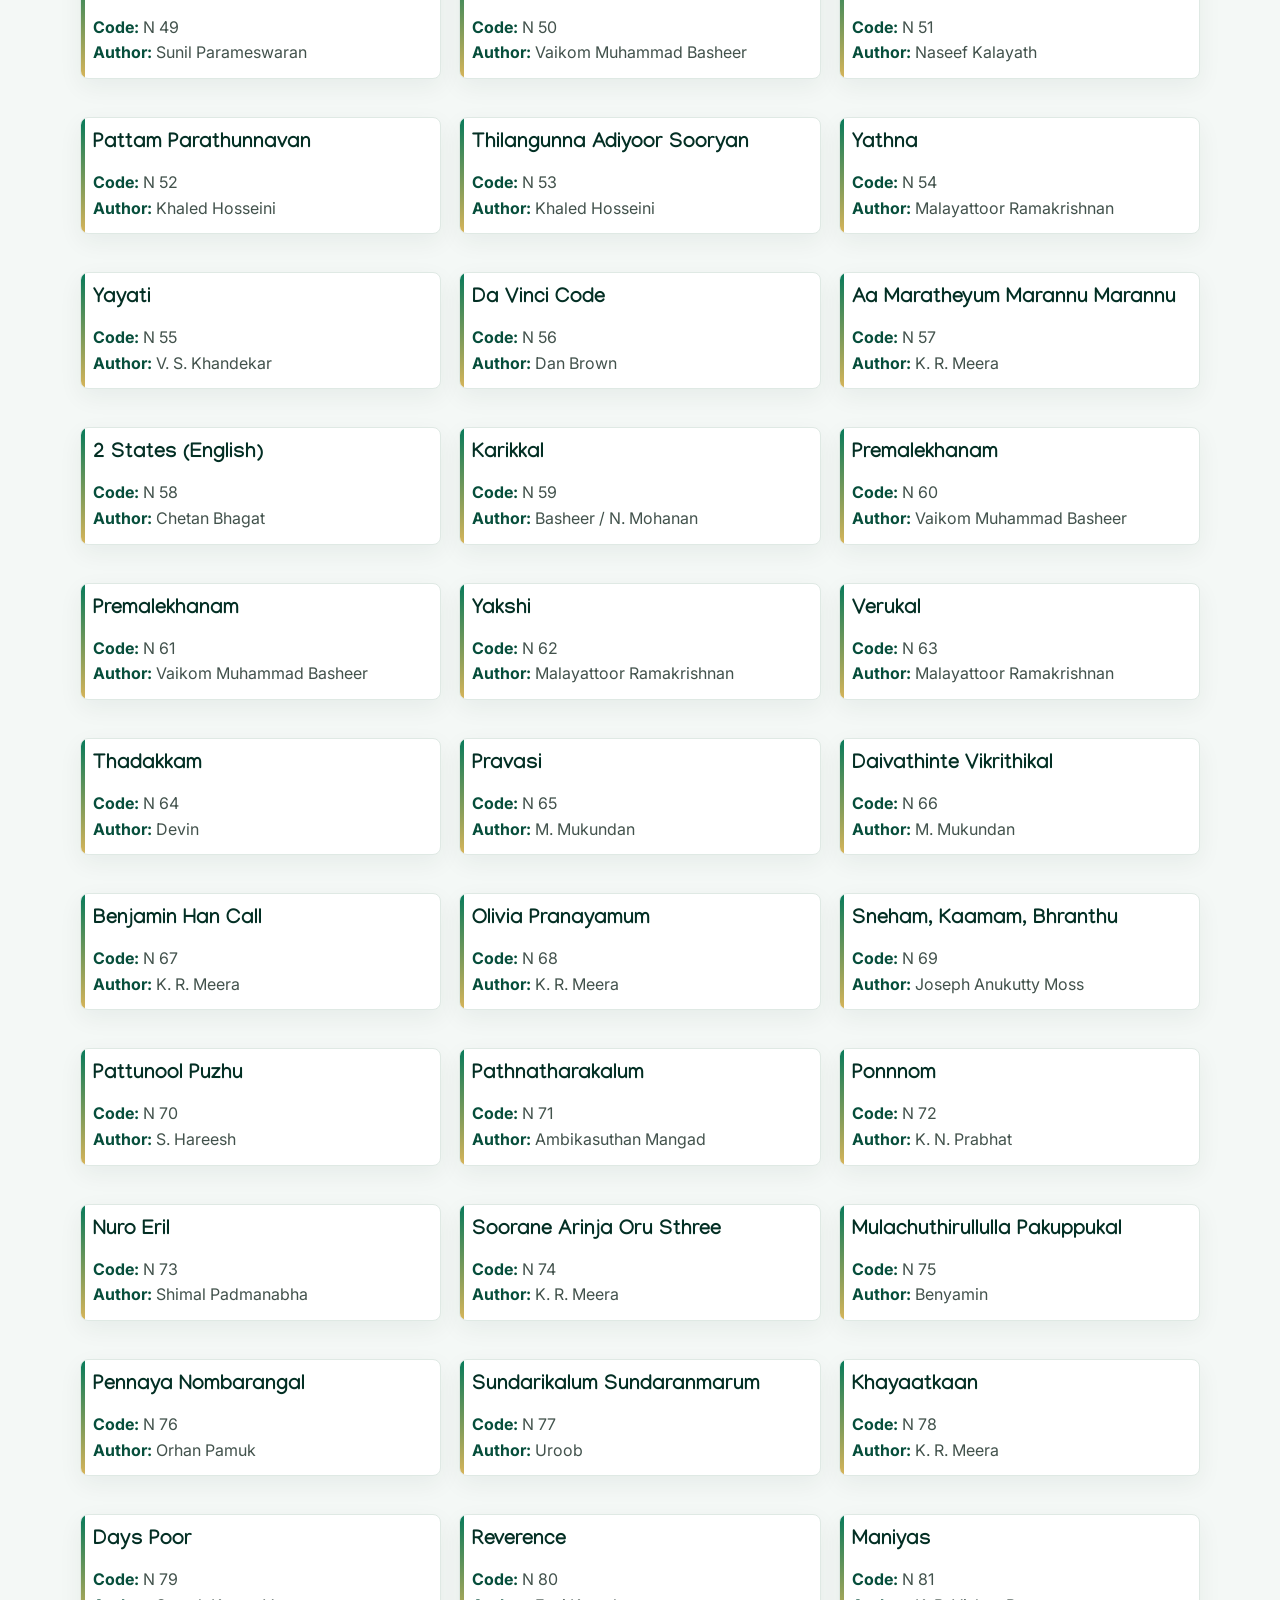
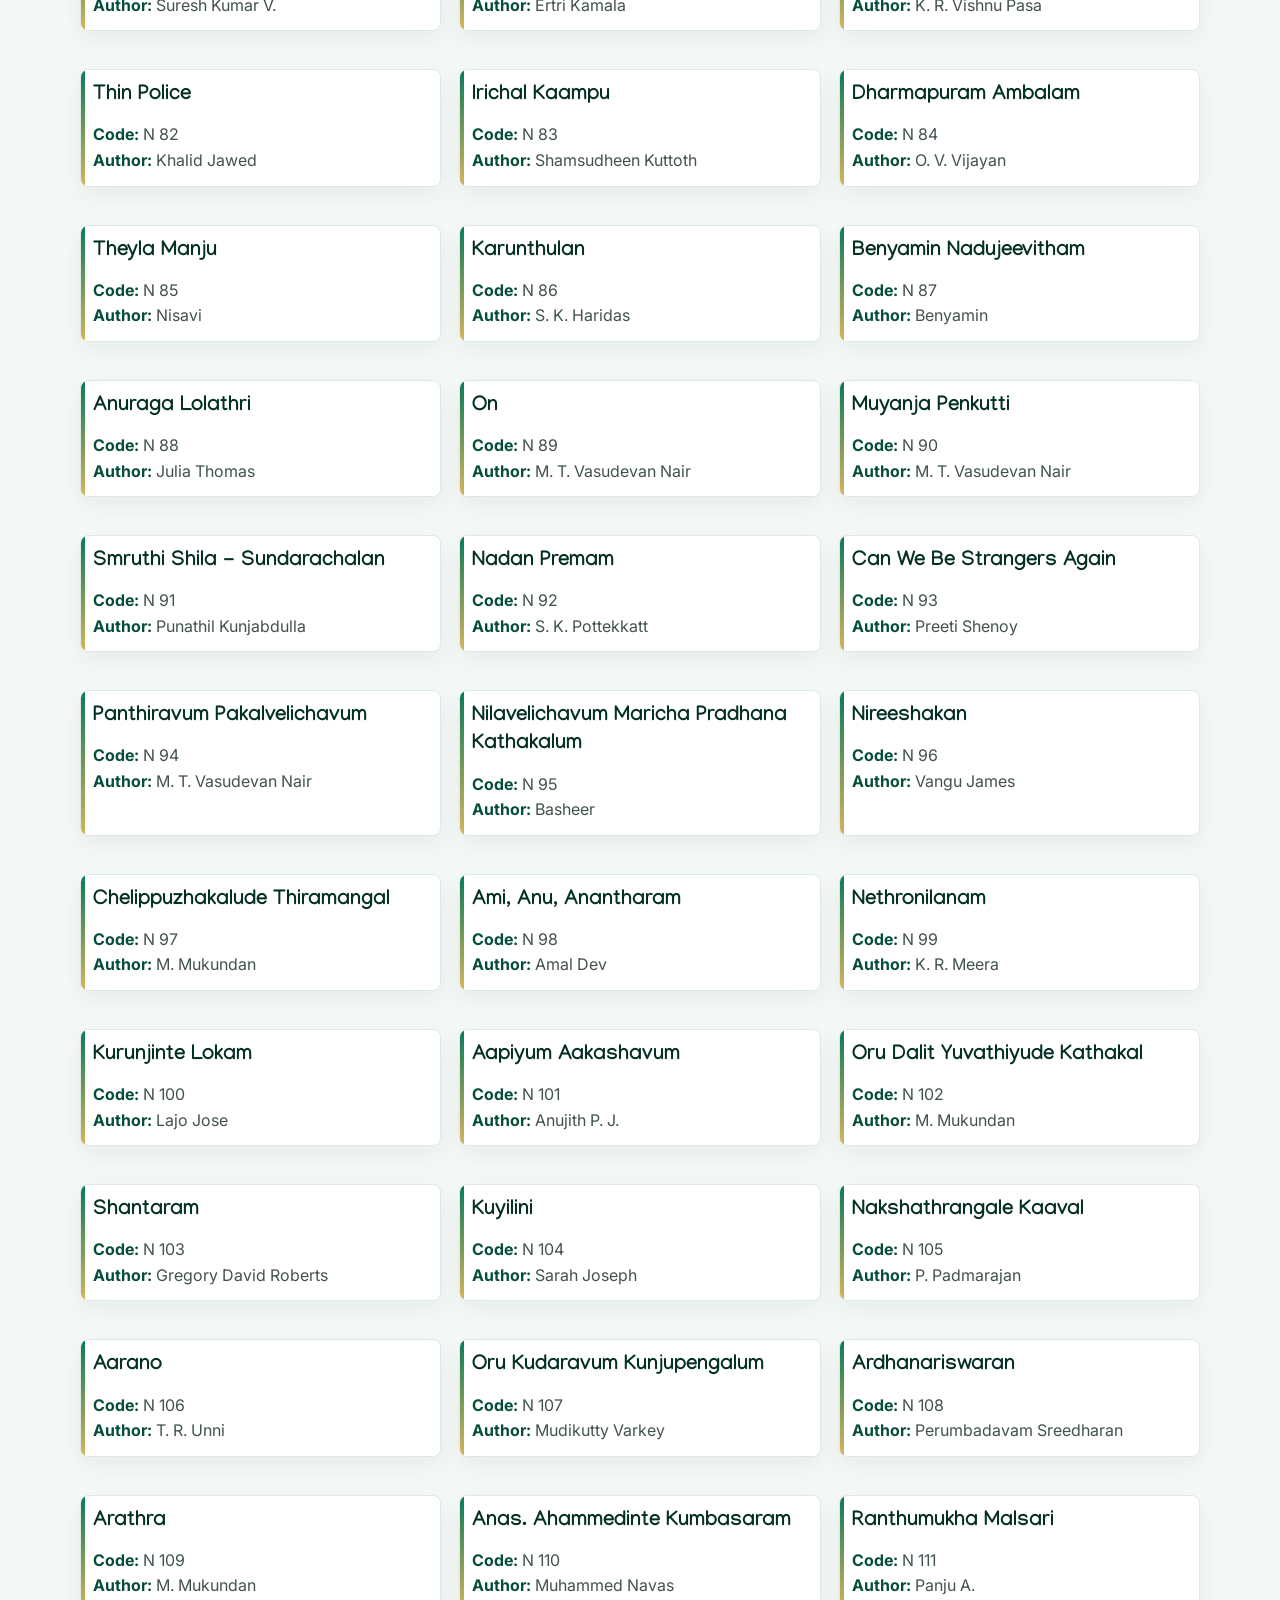
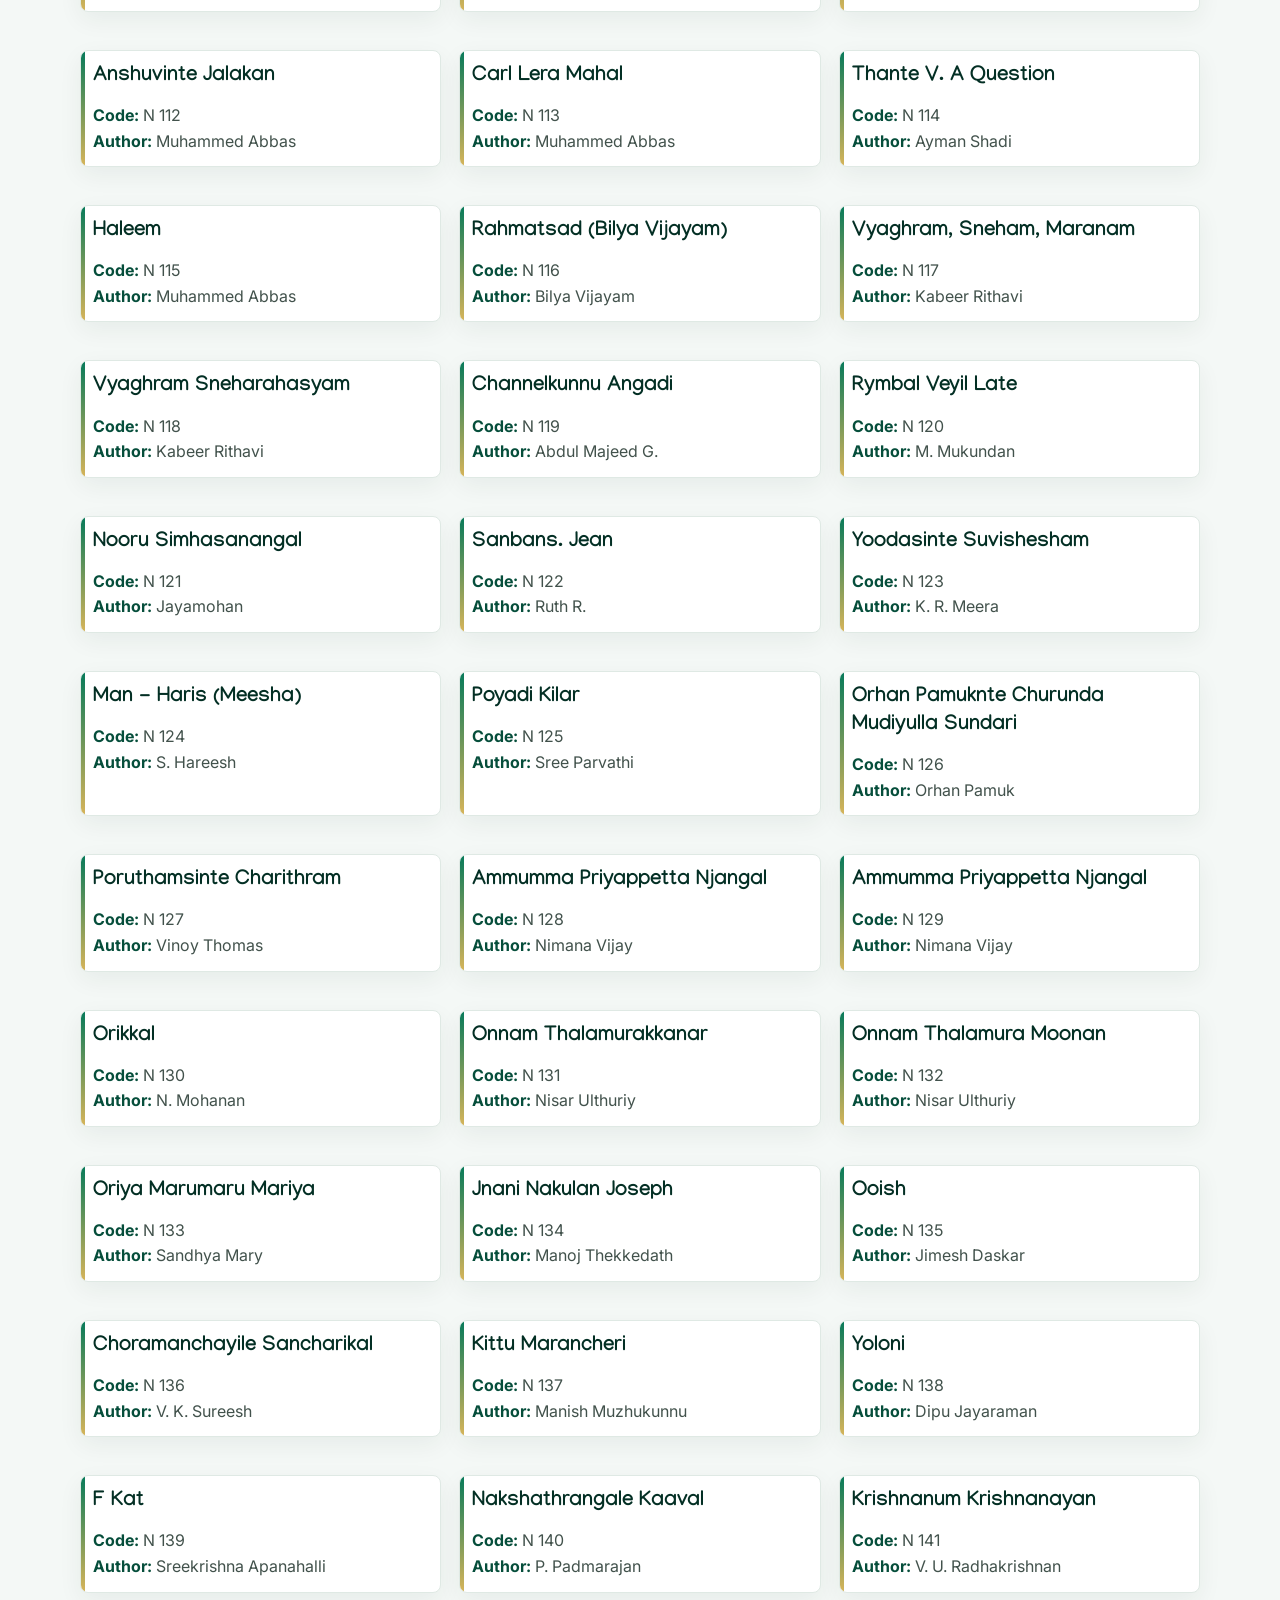
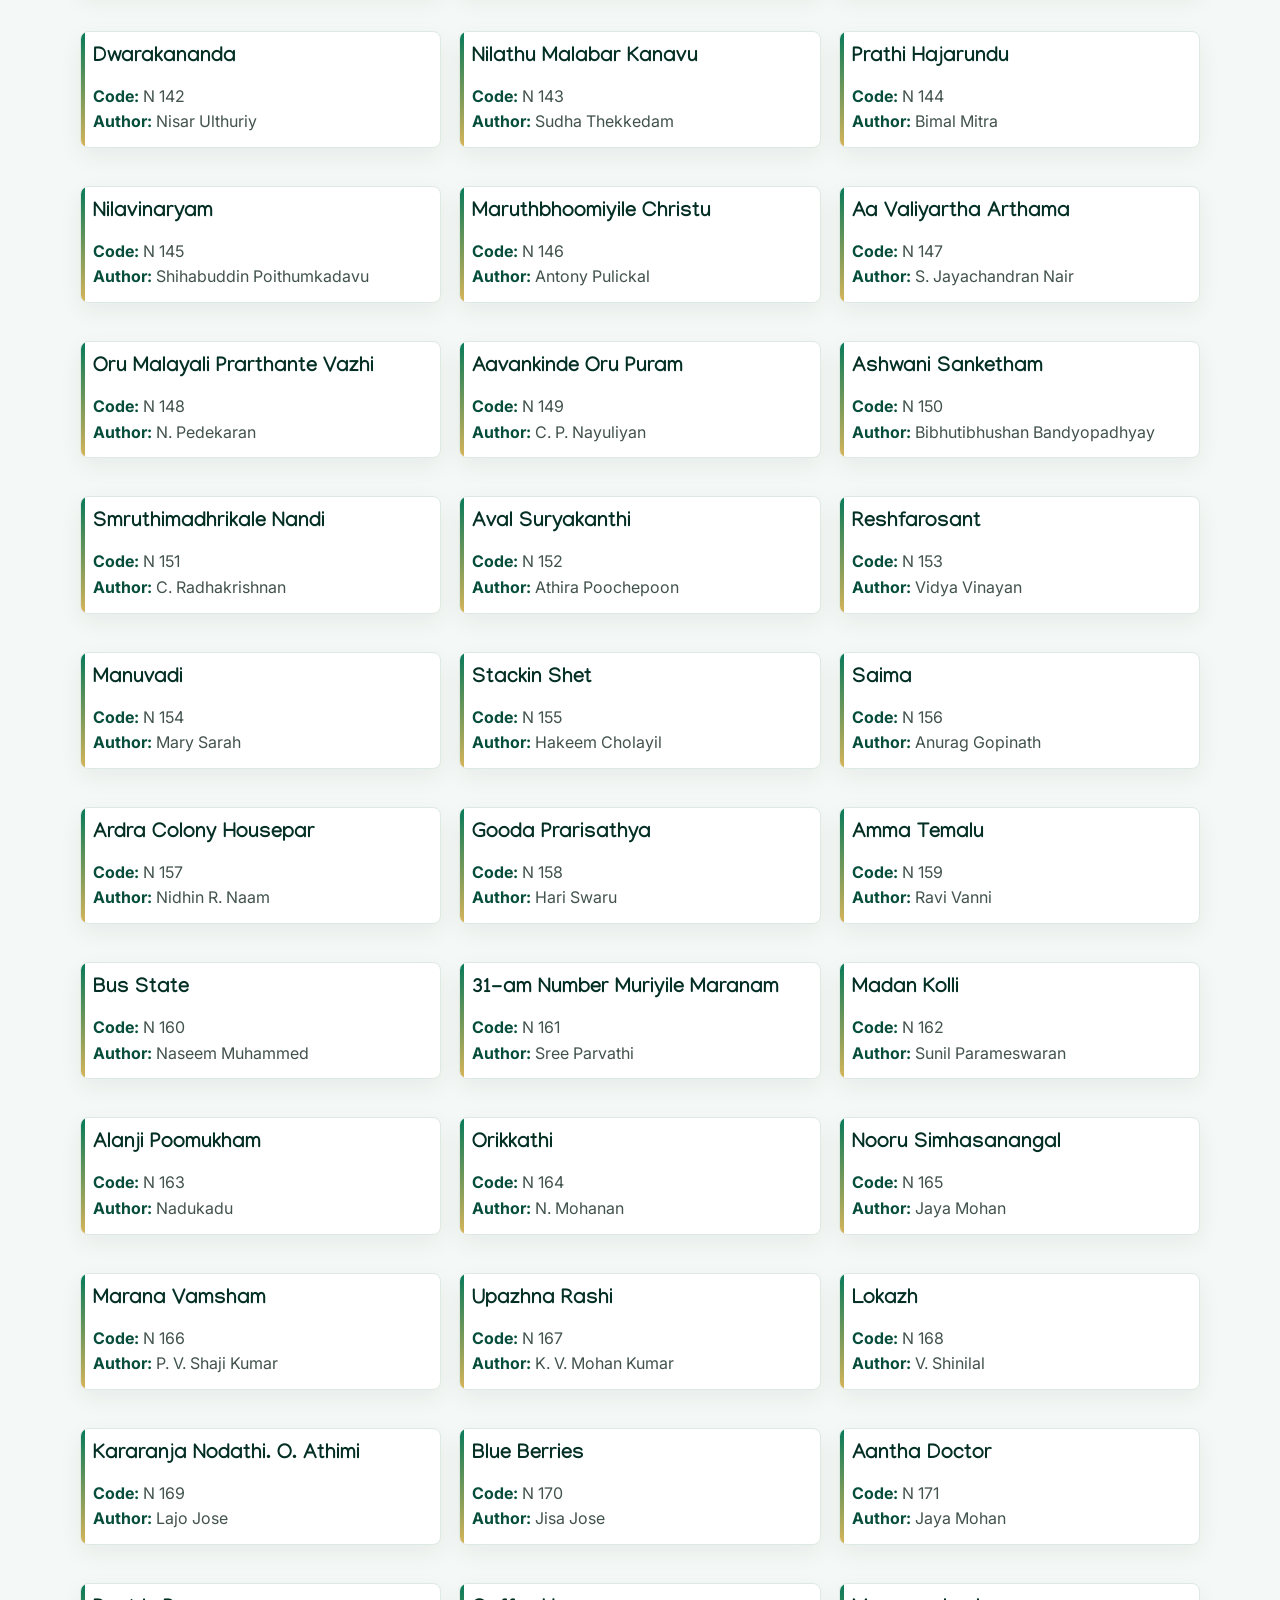
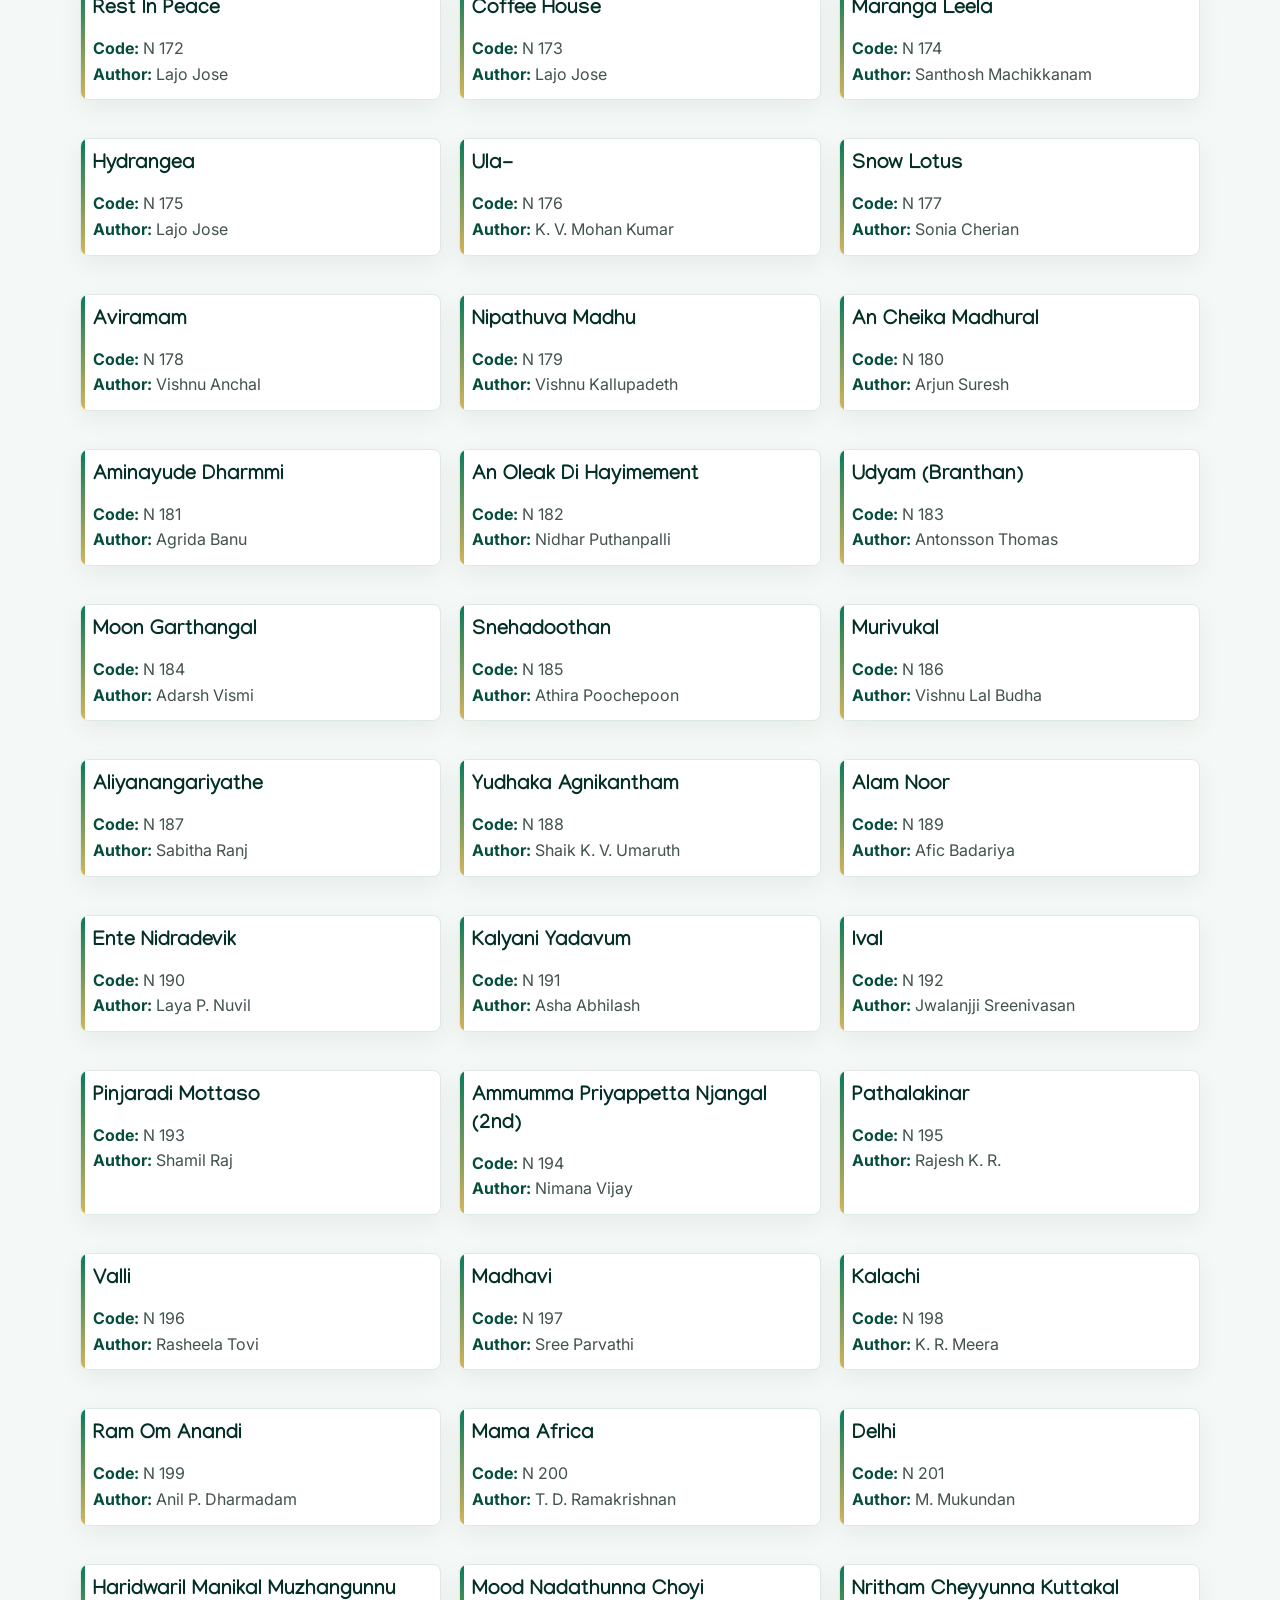
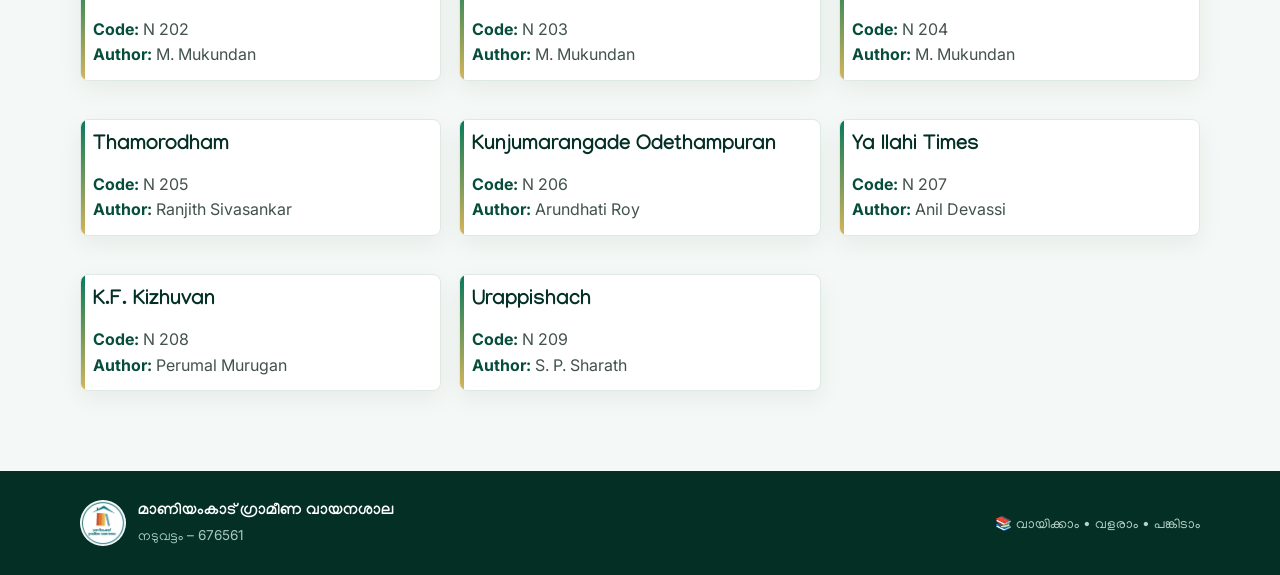
==== commit 8a806316: "Add files via upload" ====
--- a/index.html
+++ b/index.html
@@ -4,8 +4,8 @@
   <meta charset="UTF-8">
   <meta name="viewport" content="width=device-width, initial-scale=1.0">
   <meta name="theme-color" content="#064e3b">
-  <meta name="description" content="മാണിയംക്കാട് ഗ്രാമീണ വായനശാല - Online Book Catalogue">
-  <title>മാണിയംക്കാട് ഗ്രാമീണ വായനശാല | Online Book Catalogue</title>
+  <meta name="description" content="മാണിയംകാട് ഗ്രാമീണ വായനശാല - Online Book Catalogue">
+  <title>മാണിയംകാട് ഗ്രാമീണ വായനശാല | Online Book Catalogue</title>
   <link rel="icon" type="image/png" href="logo.png">
   <link rel="stylesheet" href="style.css">
 </head>
@@ -15,7 +15,7 @@
     <div class="container hero-inner">
       <div class="brand">
         <div class="logo-wrap">
-          <img src="logo.png" alt="മാണിയംക്കാട് ഗ്രാമീണ വായനശാല Logo" class="logo">
+          <img src="logo.png" alt="മാണിയംകാട് ഗ്രാമീണ വായനശാല Logo" class="logo">
         </div>
         <div class="brand-copy">
           <p class="eyebrow">ONLINE BOOK CATALOGUE</p>
@@ -28,10 +28,6 @@
         <div>
           <span class="hero-title">നമ്മുടെ പുസ്തക ശേഖരം</span>
           <span class="hero-subtitle">പുസ്തകം കണ്ടെത്തൂ • വായനയിലേക്ക് കടക്കൂ</span>
-        </div>
-        <div class="book-count" aria-label="ആകെ പുസ്തകങ്ങൾ">
-          <strong id="bookCount">—</strong>
-          <span>പുസ്തകങ്ങൾ</span>
         </div>
       </div>
     </div>
@@ -61,7 +57,6 @@
             <span class="section-kicker">LIBRARY CATALOGUE</span>
             <h2>പുസ്തകങ്ങൾ</h2>
           </div>
-          <span class="result-pill" id="resultCount">Loading…</span>
         </div>
 
         <div id="books" class="books-grid">
@@ -79,36 +74,13 @@
       <div class="footer-brand">
         <img src="logo.png" alt="" class="footer-logo">
         <div>
-          <strong>മാണിയംക്കാട് ഗ്രാമീണ വായനശാല</strong>
+          <strong>മാണിയംകാട് ഗ്രാമീണ വായനശാല</strong>
           <span>നടുവട്ടം – 676561</span>
         </div>
       </div>
       <div class="footer-note">📚 വായിക്കാം • വളരാം • പങ്കിടാം</div>
     </div>
   </footer>
-
-  <!-- Your existing script.js continues to handle books.json + search. -->
-  <script>
-    // Small V2 enhancement: show the current book count without replacing script.js.
-    fetch("books.json")
-      .then(r => r.json())
-      .then(data => {
-        const books = Array.isArray(data) ? data : (Array.isArray(data.books) ? data.books : []);
-        document.getElementById("bookCount").textContent = books.length || "0";
-        document.getElementById("resultCount").textContent = `${books.length} പുസ്തകങ്ങൾ`;
-      })
-      .catch(() => {
-        document.getElementById("bookCount").textContent = "—";
-        document.getElementById("resultCount").textContent = "Catalogue";
-      });
-
-    document.getElementById("clearSearch").addEventListener("click", () => {
-      const s = document.getElementById("search");
-      s.value = "";
-      s.dispatchEvent(new Event("input", { bubbles: true }));
-      s.focus();
-    });
-  </script>
   <script src="script.js"></script>
 </body>
 </html>
--- a/style.css
+++ b/style.css
@@ -0,0 +1,456 @@
+@import url('https://fonts.googleapis.com/css2?family=Manjari:wght@400;700&family=Inter:wght@400;500;600;700;800&display=swap');
+
+:root {
+  --green-950: #032f24;
+  --green-900: #064e3b;
+  --green-800: #07634a;
+  --green-700: #087a5a;
+  --green-100: #e7f5ef;
+  --gold: #d6b45a;
+  --ink: #10201a;
+  --muted: #66756f;
+  --surface: #ffffff;
+  --bg: #f4f8f6;
+  --border: #dfe9e4;
+  --shadow: 0 14px 40px rgba(3, 47, 36, .09);
+  --radius: 22px;
+}
+
+* { box-sizing: border-box; }
+
+html { scroll-behavior: smooth; }
+
+body {
+  margin: 0;
+  color: var(--ink);
+  background: var(--bg);
+  font-family: Inter, Manjari, system-ui, -apple-system, BlinkMacSystemFont, "Segoe UI", sans-serif;
+  line-height: 1.6;
+}
+
+.container {
+  width: min(1120px, calc(100% - 32px));
+  margin-inline: auto;
+}
+
+/* ---------- HERO ---------- */
+.hero {
+  position: relative;
+  overflow: hidden;
+  color: #fff;
+  background:
+    radial-gradient(circle at 85% 10%, rgba(214,180,90,.20), transparent 28%),
+    radial-gradient(circle at 10% 90%, rgba(7,122,90,.28), transparent 32%),
+    linear-gradient(135deg, var(--green-950), var(--green-900) 58%, #075d46);
+}
+
+.hero::after {
+  content: "";
+  position: absolute;
+  inset: auto -5% -90px -5%;
+  height: 150px;
+  background: var(--bg);
+  border-radius: 50% 50% 0 0 / 100% 100% 0 0;
+}
+
+.hero-inner {
+  position: relative;
+  z-index: 1;
+  padding: 34px 0 105px;
+}
+
+.brand {
+  display: flex;
+  align-items: center;
+  gap: 24px;
+}
+
+.logo-wrap {
+  flex: 0 0 126px;
+  width: 126px;
+  height: 126px;
+  display: grid;
+  place-items: center;
+  border-radius: 50%;
+  background: rgba(255,255,255,.96);
+  box-shadow: 0 12px 35px rgba(0,0,0,.20);
+  border: 3px solid rgba(214,180,90,.85);
+  overflow: hidden;
+}
+
+.logo {
+  width: 100%;
+  height: 100%;
+  object-fit: contain;
+  display: block;
+}
+
+.brand-copy { min-width: 0; }
+
+.eyebrow {
+  margin: 0 0 4px;
+  color: #dcece6;
+  font-size: .74rem;
+  font-weight: 800;
+  letter-spacing: .20em;
+}
+
+h1 {
+  margin: 0;
+  font-family: Manjari, Inter, sans-serif;
+  font-size: clamp(2rem, 5vw, 4rem);
+  line-height: 1.1;
+  letter-spacing: -.02em;
+}
+
+.location {
+  margin: 12px 0 0;
+  color: #d7ebe4;
+  font-weight: 600;
+}
+
+.hero-bottom {
+  display: flex;
+  align-items: end;
+  justify-content: space-between;
+  gap: 20px;
+  margin-top: 34px;
+}
+
+.hero-title,
+.hero-subtitle {
+  display: block;
+}
+
+.hero-title {
+  font-family: Manjari, Inter, sans-serif;
+  font-size: clamp(1.35rem, 3vw, 2rem);
+  font-weight: 700;
+}
+
+.hero-subtitle {
+  margin-top: 2px;
+  color: #c4ded5;
+  font-size: .95rem;
+}
+
+/* ---------- SEARCH ---------- */
+.search-section {
+  position: relative;
+  z-index: 5;
+  margin-top: -48px;
+}
+
+.search-card {
+  display: grid;
+  grid-template-columns: auto minmax(180px, 230px) 1fr auto;
+  align-items: center;
+  gap: 16px;
+  padding: 16px 18px;
+  background: var(--surface);
+  border: 1px solid var(--border);
+  border-radius: 20px;
+  box-shadow: var(--shadow);
+}
+
+.search-icon {
+  width: 46px;
+  height: 46px;
+  display: grid;
+  place-items: center;
+  border-radius: 14px;
+  background: var(--green-100);
+  color: var(--green-900);
+  font-size: 2rem;
+  font-weight: 800;
+}
+
+.search-copy span {
+  display: block;
+  font-family: Manjari, Inter, sans-serif;
+  font-weight: 700;
+  font-size: 1.1rem;
+}
+
+.search-copy small {
+  display: block;
+  color: var(--muted);
+  font-size: .72rem;
+}
+
+#search {
+  width: 100%;
+  min-width: 0;
+  border: 0;
+  outline: 0;
+  background: #f6f9f7;
+  border-radius: 13px;
+  padding: 14px 16px;
+  font: inherit;
+  color: var(--ink);
+  box-shadow: inset 0 0 0 1px #e6eee9;
+}
+
+#search:focus {
+  box-shadow: inset 0 0 0 2px var(--green-700);
+  background: #fff;
+}
+
+.clear-btn {
+  border: 0;
+  background: #edf3f0;
+  color: var(--muted);
+  width: 42px;
+  height: 42px;
+  border-radius: 12px;
+  font-size: 1.5rem;
+  cursor: pointer;
+}
+
+.clear-btn:hover {
+  background: var(--green-100);
+  color: var(--green-900);
+}
+
+/* ---------- CATALOGUE ---------- */
+.catalogue-section { padding: 52px 0 70px; }
+
+.section-heading {
+  display: flex;
+  justify-content: space-between;
+  align-items: end;
+  gap: 16px;
+  margin-bottom: 22px;
+}
+
+.section-kicker {
+  color: var(--green-700);
+  font-size: .72rem;
+  font-weight: 800;
+  letter-spacing: .16em;
+}
+
+.section-heading h2 {
+  margin: 2px 0 0;
+  font-family: Manjari, Inter, sans-serif;
+  font-size: 2rem;
+  line-height: 1.1;
+}
+
+.result-pill {
+  padding: 8px 12px;
+  border: 1px solid var(--border);
+  border-radius: 999px;
+  background: #fff;
+  color: var(--muted);
+  font-size: .82rem;
+  font-weight: 700;
+}
+
+.books-grid {
+  display: grid;
+  grid-template-columns: repeat(3, minmax(0, 1fr));
+  gap: 18px;
+}
+
+/*
+  Your existing script.js inserts book cards into #books.
+  These selectors style common card structures without changing your data.
+*/
+#books > div:not(.loading-card) {
+  position: relative;
+  overflow: hidden;
+  padding: 22px;
+  border: 1px solid var(--border);
+  border-radius: var(--radius);
+  background: var(--surface);
+  box-shadow: 0 8px 24px rgba(3,47,36,.06);
+  transition: transform .22s ease, box-shadow .22s ease, border-color .22s ease;
+}
+
+#books > div:not(.loading-card)::before {
+  content: "";
+  position: absolute;
+  left: 0;
+  top: 0;
+  bottom: 0;
+  width: 4px;
+  background: linear-gradient(var(--green-700), var(--gold));
+}
+
+#books > div:not(.loading-card):hover {
+  transform: translateY(-4px);
+  border-color: #c9ddd4;
+  box-shadow: 0 16px 34px rgba(3,47,36,.11);
+}
+
+#books h3,
+#books h2 {
+  margin: 0 0 12px;
+  color: var(--green-950);
+  font-family: Manjari, Inter, sans-serif;
+  font-size: 1.3rem;
+  line-height: 1.35;
+}
+
+#books p,
+#books div {
+  color: #42524c;
+}
+
+#books b,
+#books strong {
+  color: var(--green-900);
+}
+
+.loading-card {
+  grid-column: 1 / -1;
+  min-height: 180px;
+  display: grid;
+  place-items: center;
+  align-content: center;
+  gap: 10px;
+  border: 1px dashed #c7d8d0;
+  border-radius: var(--radius);
+  background: #fff;
+  color: var(--muted);
+}
+
+.spinner {
+  width: 34px;
+  height: 34px;
+  border: 3px solid #dceae4;
+  border-top-color: var(--green-700);
+  border-radius: 50%;
+  animation: spin .8s linear infinite;
+}
+
+@keyframes spin { to { transform: rotate(360deg); } }
+
+/* ---------- FOOTER ---------- */
+.footer {
+  color: #d8ebe4;
+  background: var(--green-950);
+}
+
+.footer-inner {
+  display: flex;
+  justify-content: space-between;
+  align-items: center;
+  gap: 20px;
+  padding: 28px 0;
+}
+
+.footer-brand {
+  display: flex;
+  align-items: center;
+  gap: 12px;
+}
+
+.footer-logo {
+  width: 46px;
+  height: 46px;
+  object-fit: contain;
+  border-radius: 50%;
+  background: #fff;
+}
+
+.footer-brand strong,
+.footer-brand span {
+  display: block;
+}
+
+.footer-brand strong {
+  color: #fff;
+  font-family: Manjari, Inter, sans-serif;
+}
+
+.footer-brand span {
+  color: #a9c9bd;
+  font-size: .85rem;
+}
+
+.footer-note {
+  color: #b8d2c8;
+  font-size: .86rem;
+}
+
+/* ---------- RESPONSIVE ---------- */
+@media (max-width: 900px) {
+  .books-grid { grid-template-columns: repeat(2, minmax(0, 1fr)); }
+
+  .search-card {
+    grid-template-columns: auto 1fr auto;
+  }
+
+  .search-copy { display: none; }
+
+  #search { grid-column: 2; }
+}
+
+@media (max-width: 620px) {
+  .container { width: min(100% - 22px, 1120px); }
+
+  .hero-inner { padding: 22px 0 92px; }
+
+  .brand {
+    align-items: center;
+    gap: 14px;
+  }
+
+  .logo-wrap {
+    flex-basis: 86px;
+    width: 86px;
+    height: 86px;
+    border-width: 2px;
+  }
+
+  h1 { font-size: 1.8rem; }
+
+  .eyebrow { font-size: .62rem; }
+
+  .location { font-size: .85rem; }
+
+  .hero-bottom {
+    align-items: stretch;
+    flex-direction: column;
+    margin-top: 25px;
+  }
+
+
+  .search-card {
+    grid-template-columns: auto 1fr auto;
+    gap: 9px;
+    padding: 11px;
+  }
+
+  .search-icon {
+    width: 40px;
+    height: 40px;
+    font-size: 1.6rem;
+  }
+
+  #search {
+    grid-column: 2;
+    padding: 11px 12px;
+    font-size: .9rem;
+  }
+
+  .clear-btn {
+    width: 38px;
+    height: 38px;
+  }
+
+  .catalogue-section { padding-top: 36px; }
+
+  .section-heading h2 { font-size: 1.65rem; }
+
+  .books-grid { grid-template-columns: 1fr; gap: 14px; }
+
+  #books > div:not(.loading-card) { padding: 18px; }
+
+  .footer-inner {
+    align-items: flex-start;
+    flex-direction: column;
+  }
+}
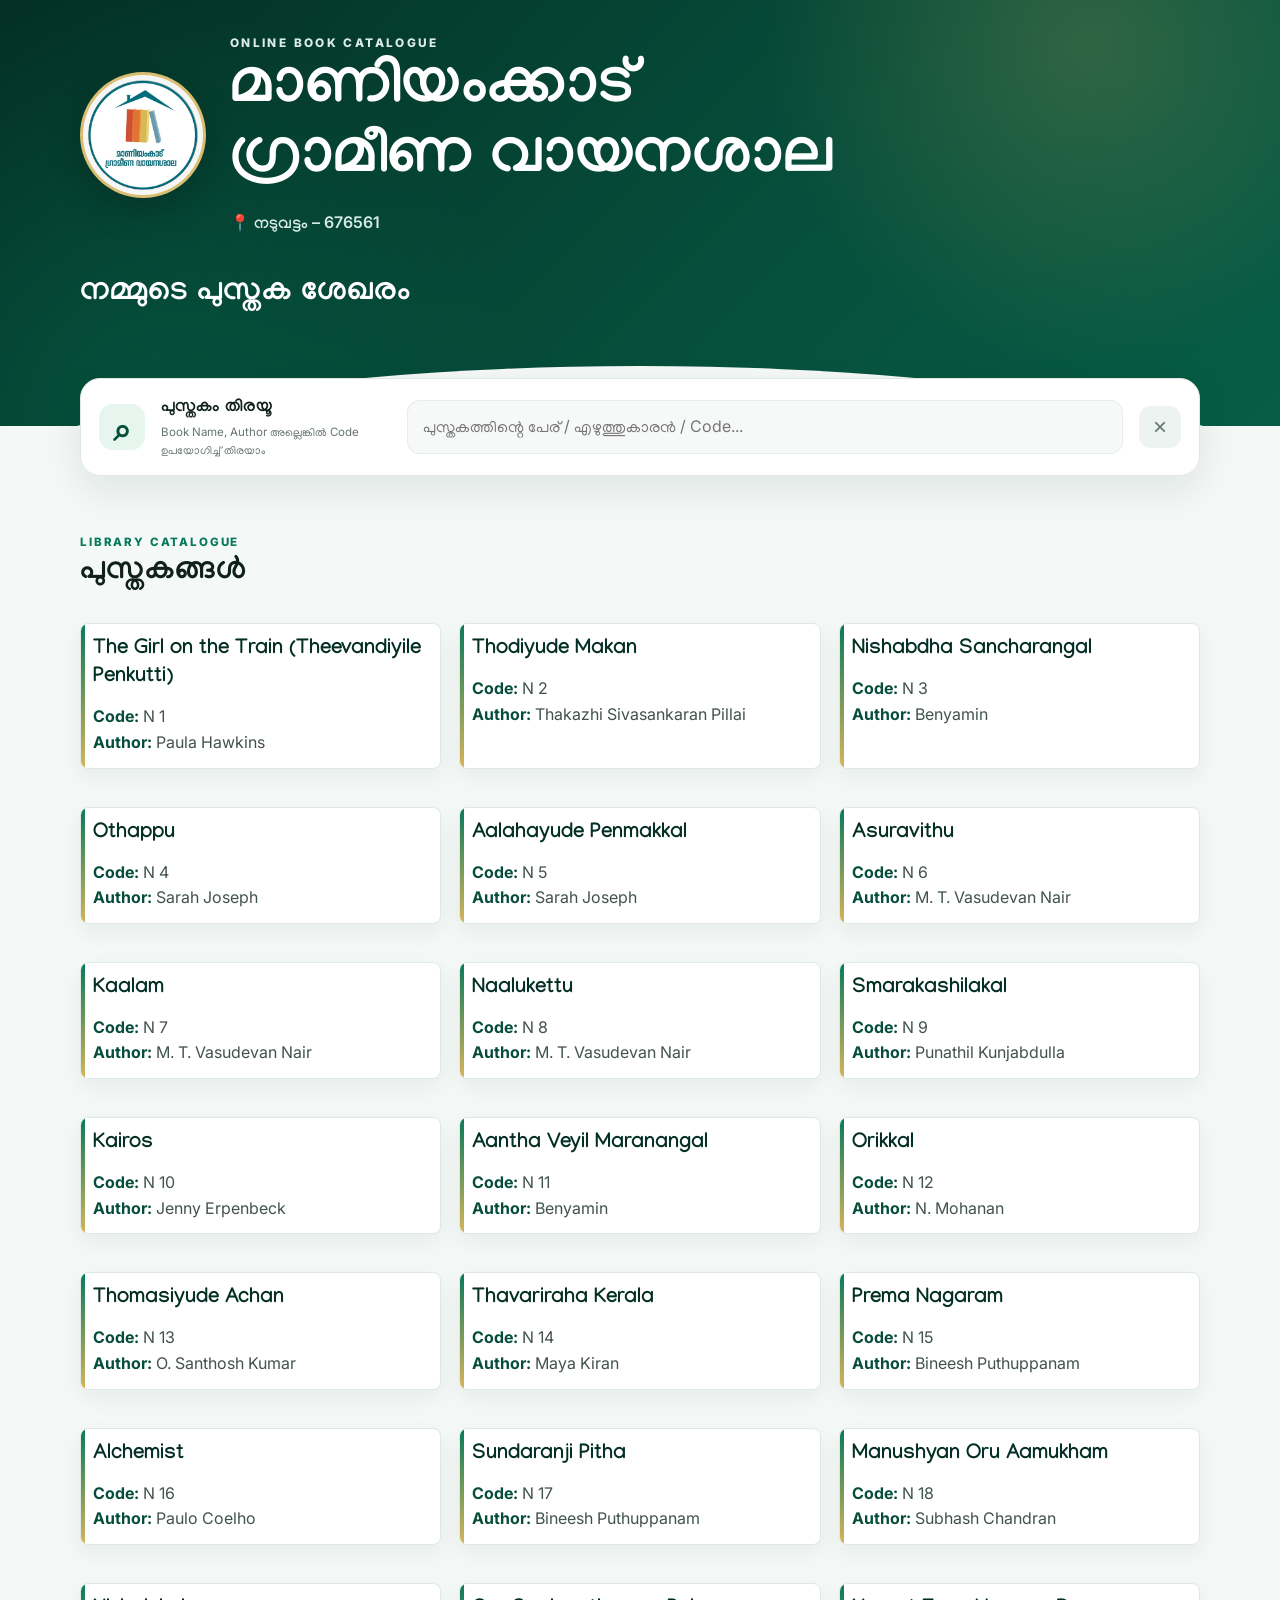
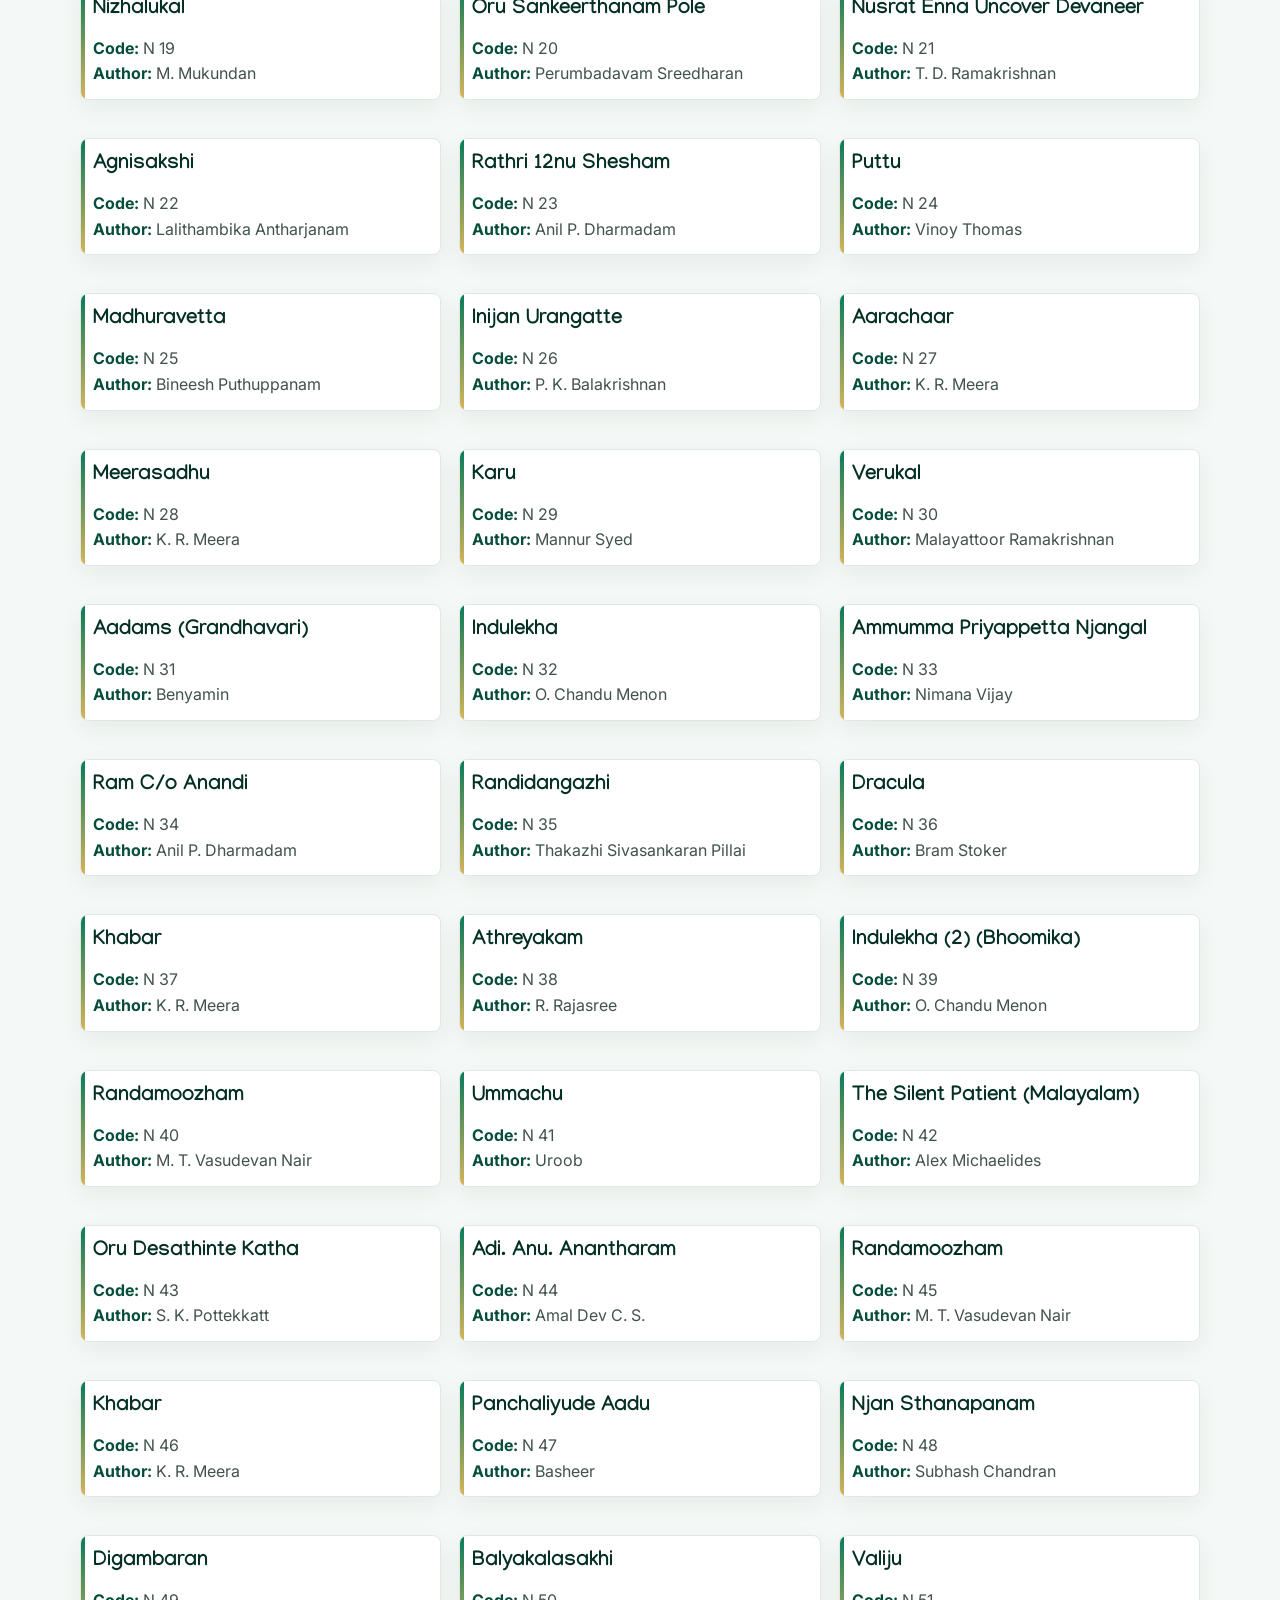
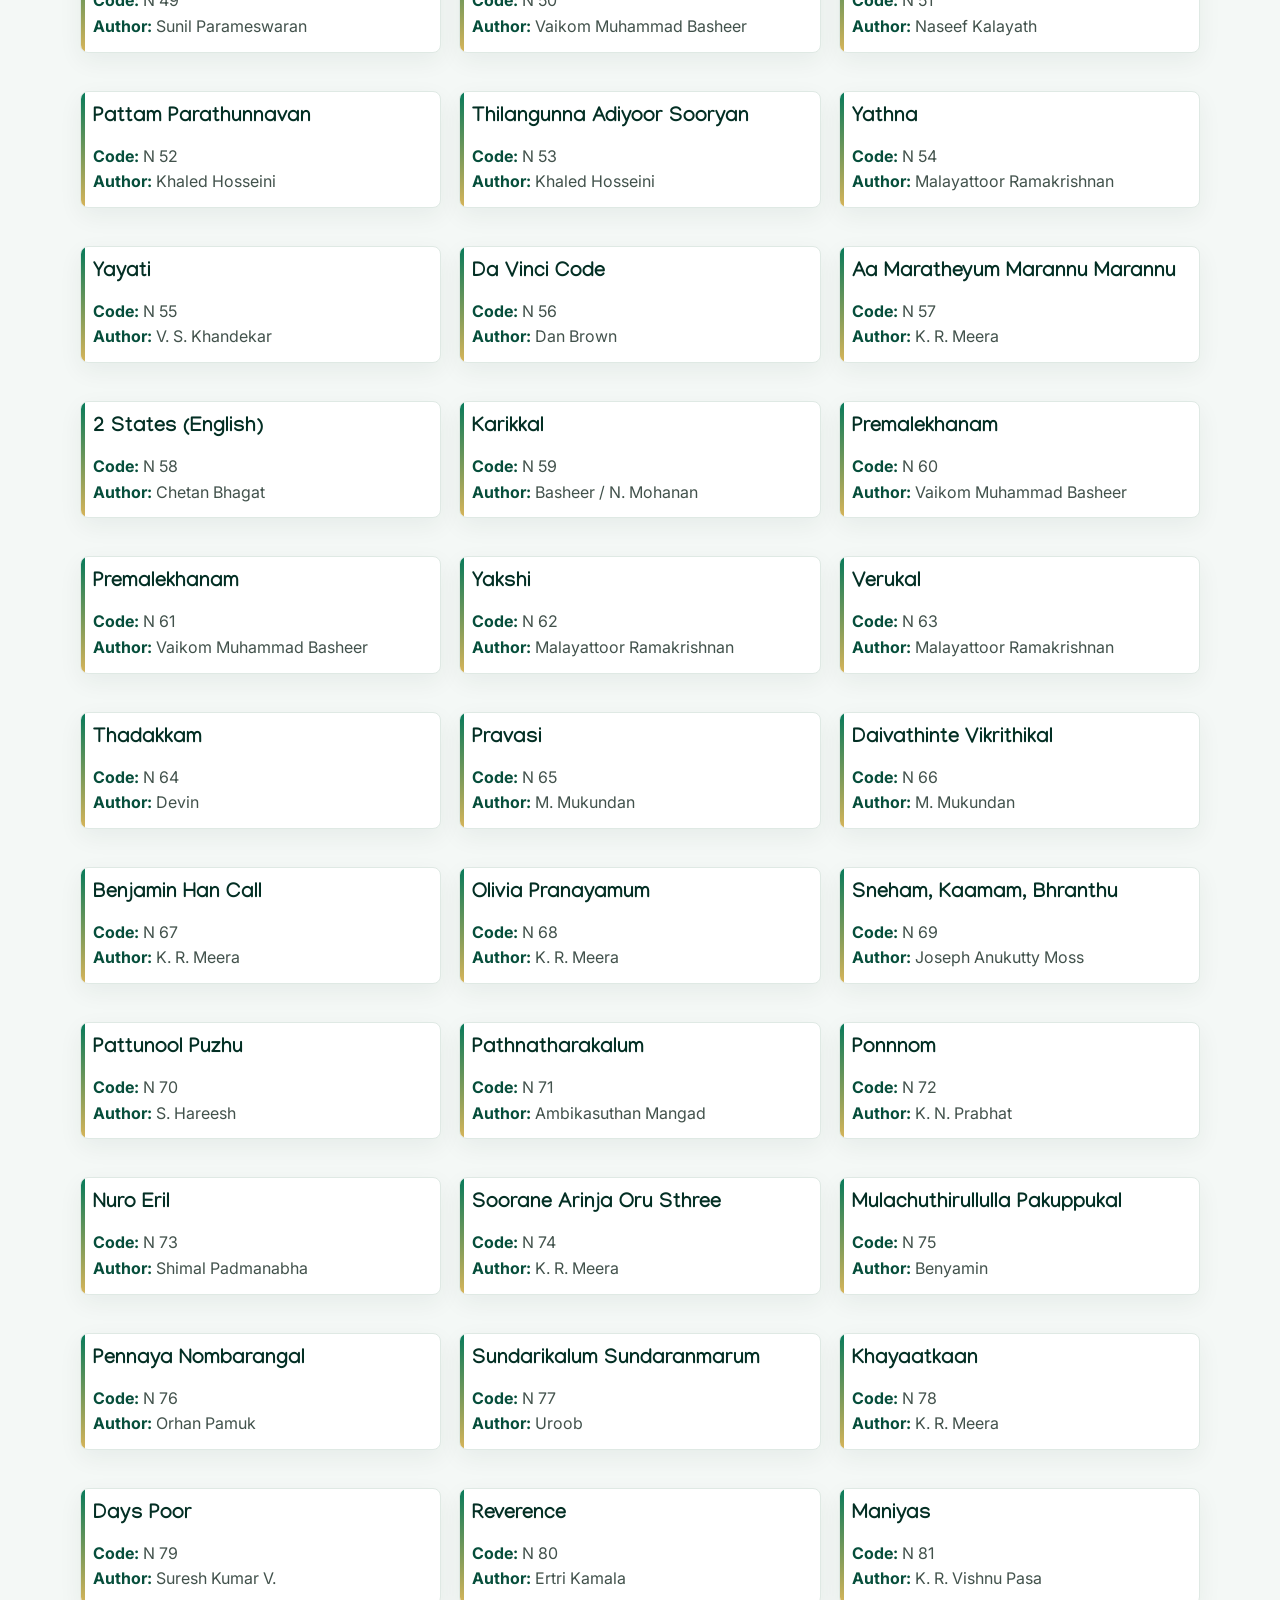
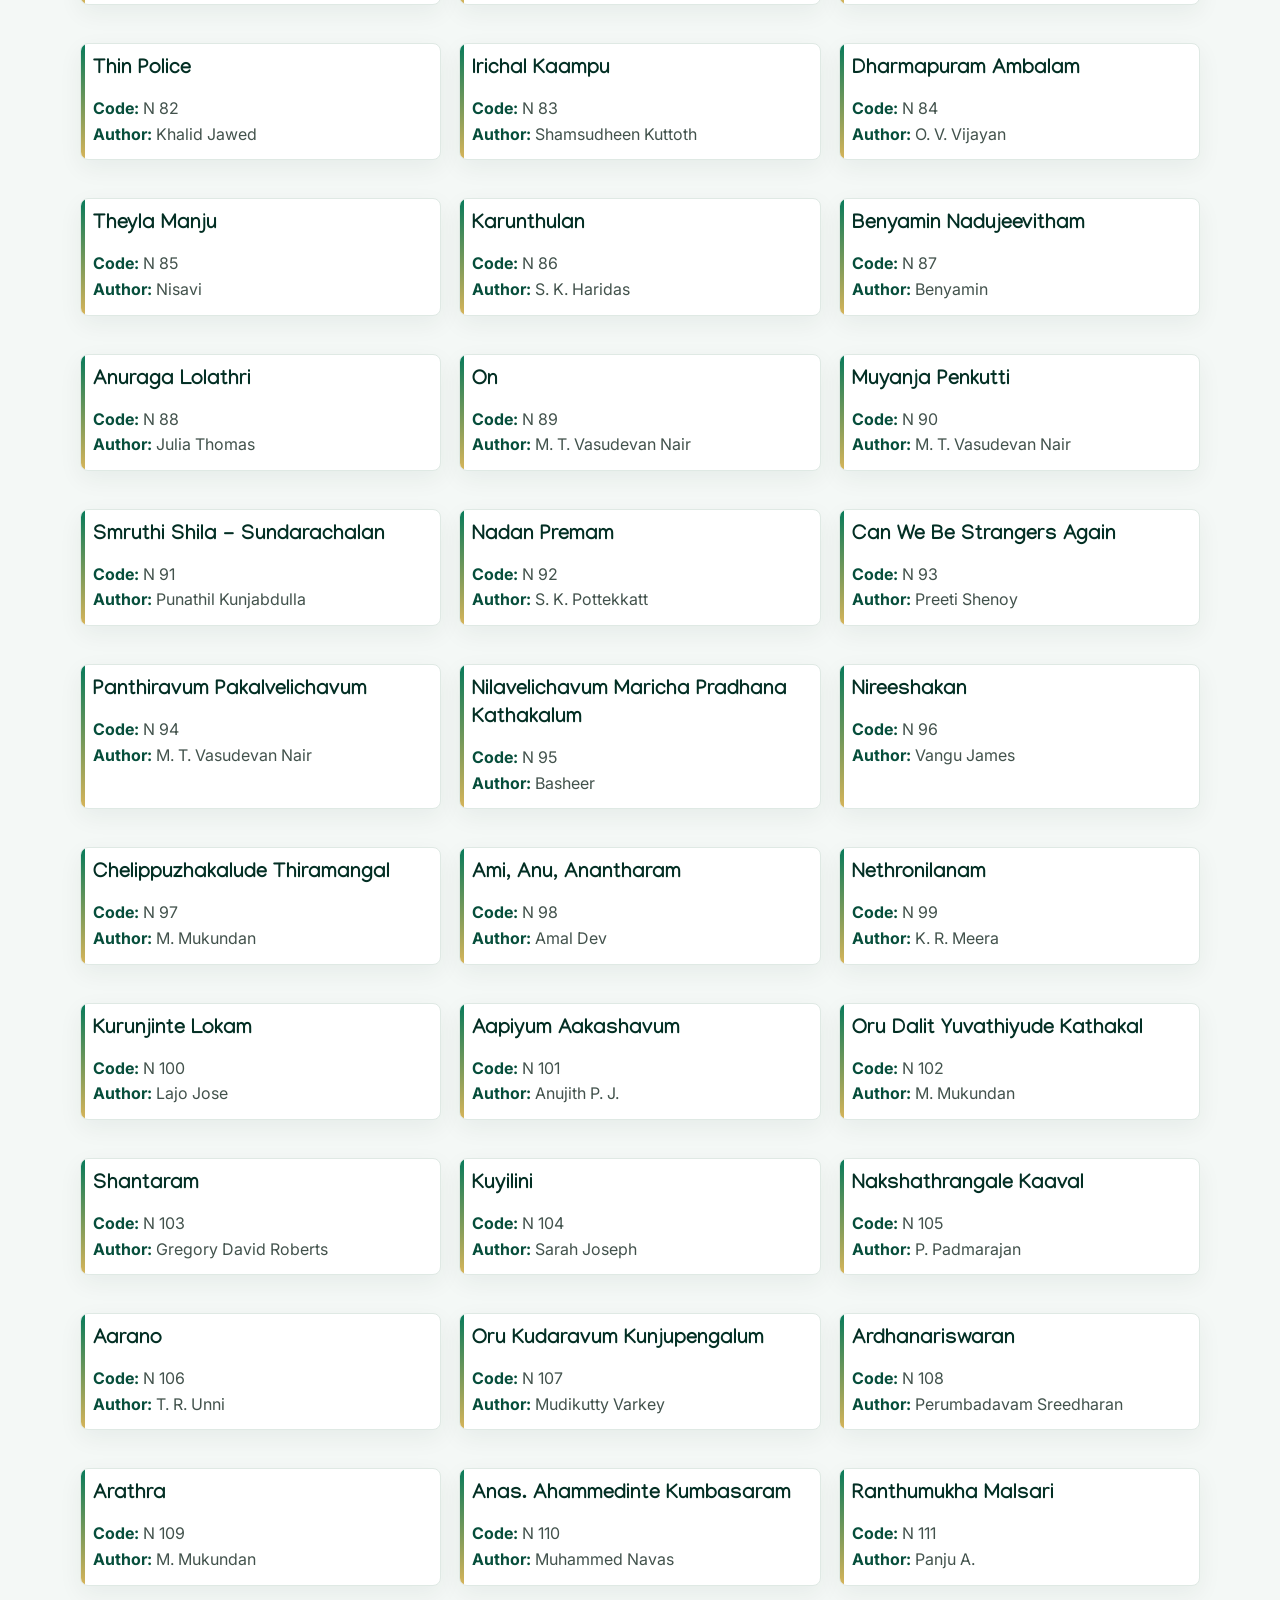
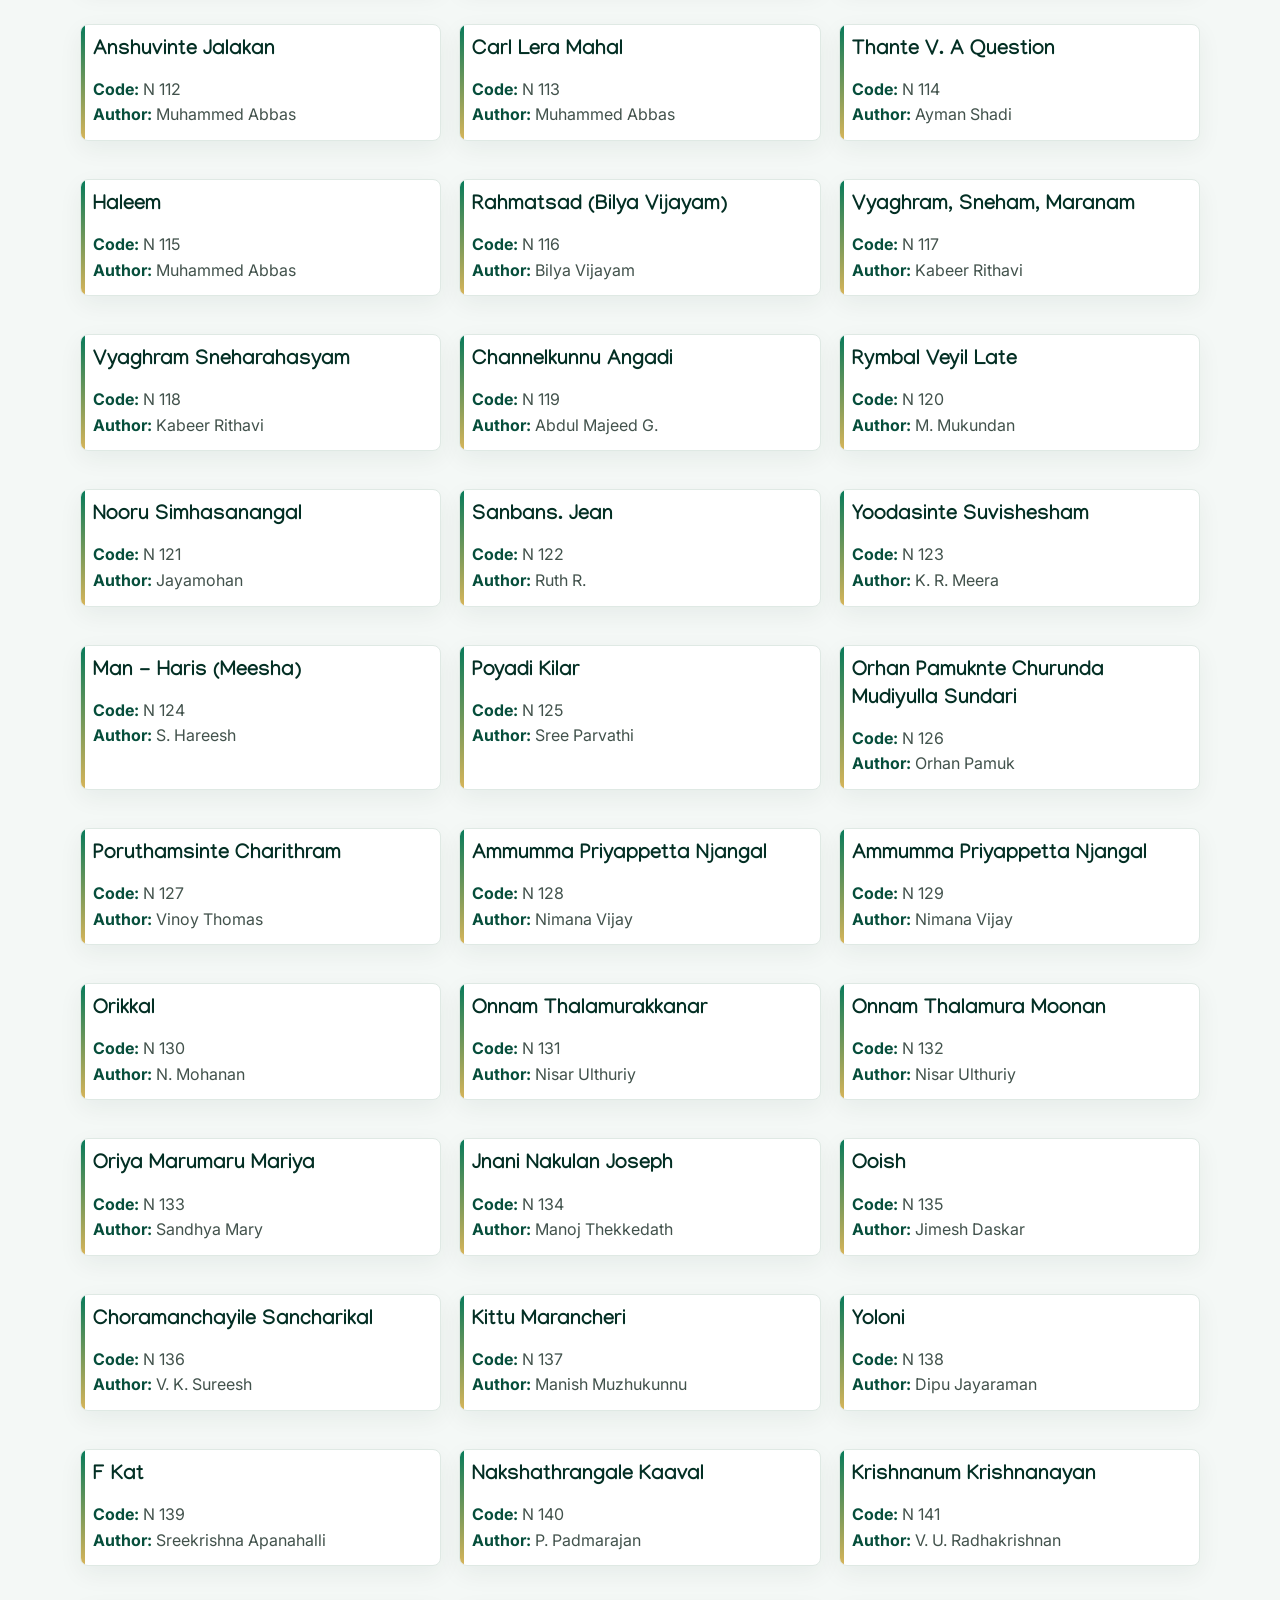
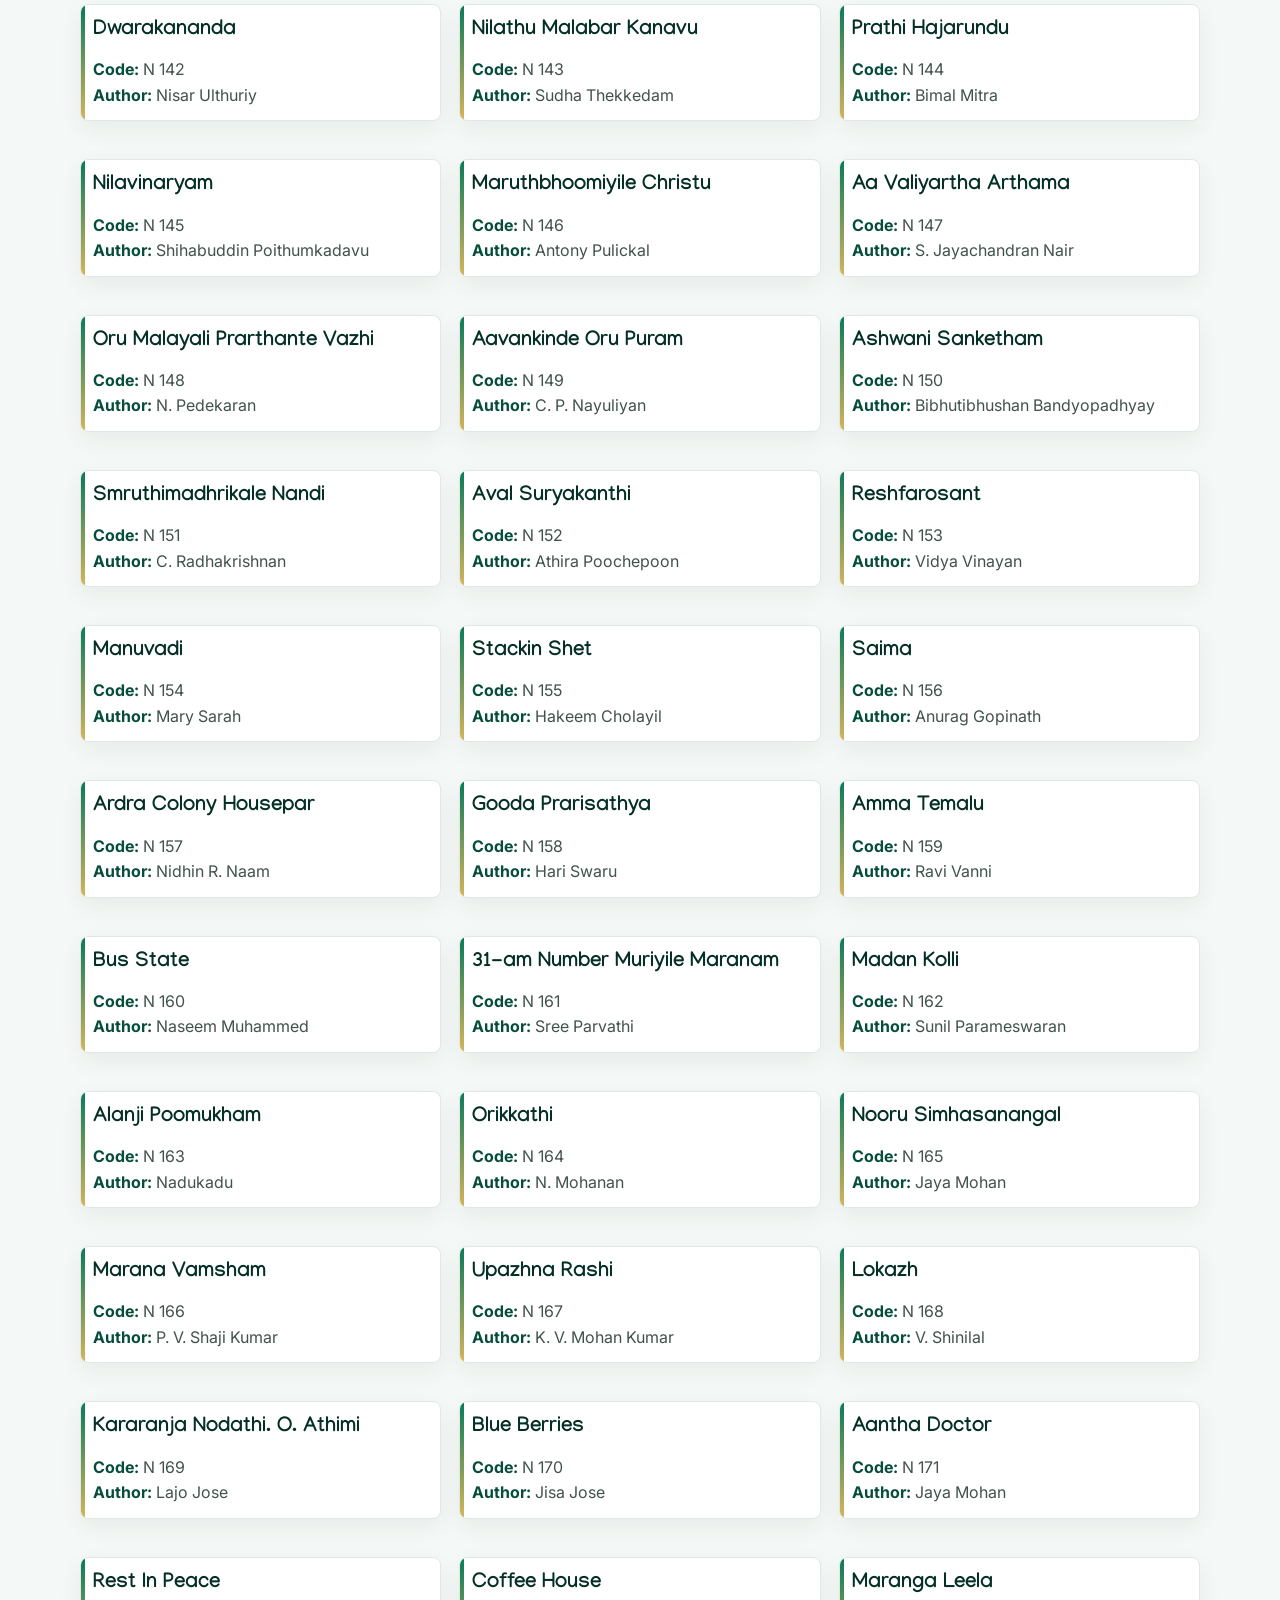
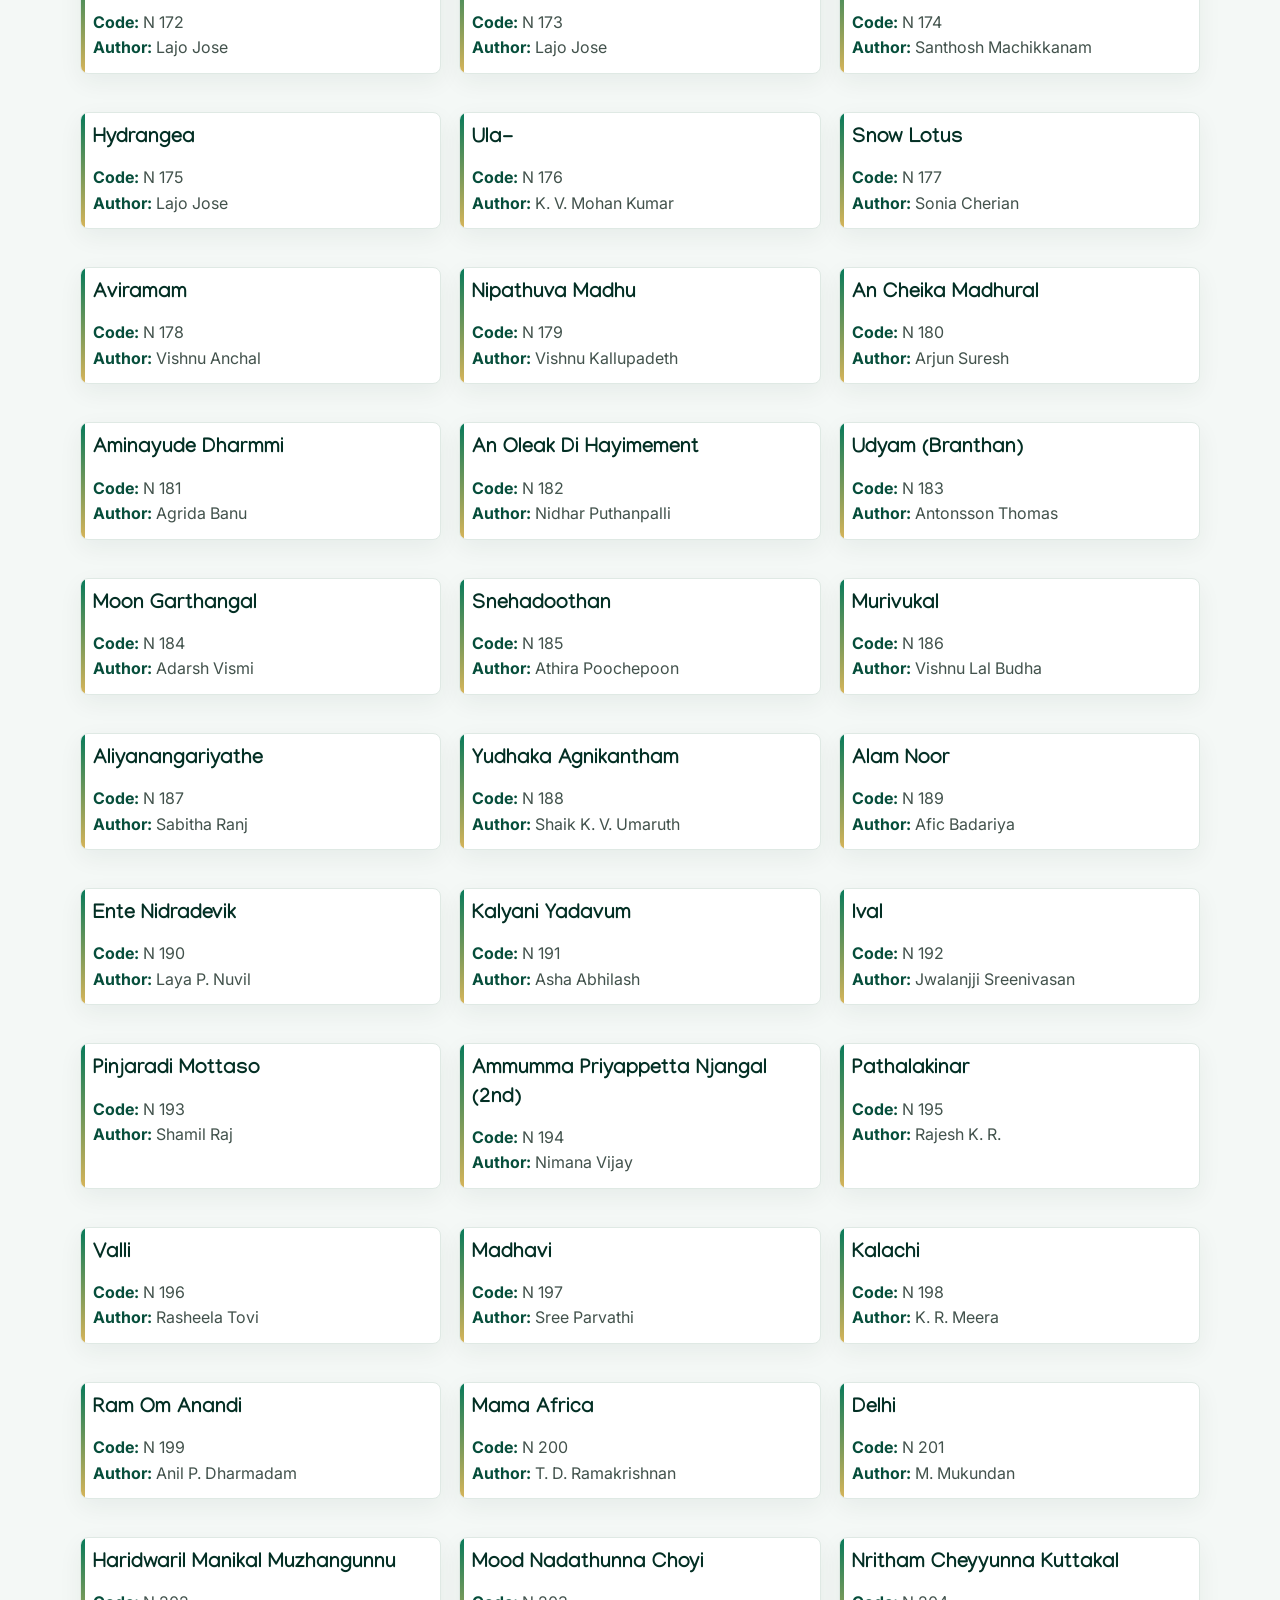
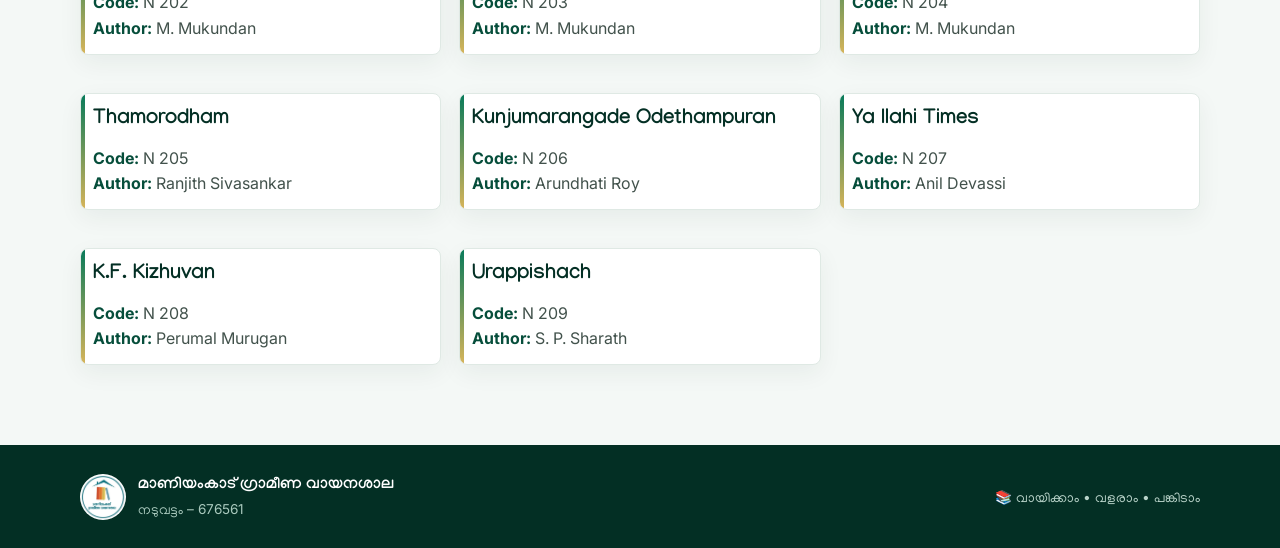
==== commit 031fc826: "Add files via upload" ====
--- a/index.html
+++ b/index.html
@@ -27,7 +27,7 @@
       <div class="hero-bottom">
         <div>
           <span class="hero-title">നമ്മുടെ പുസ്തക ശേഖരം</span>
-          <span class="hero-subtitle">പുസ്തകം കണ്ടെത്തൂ • വായനയിലേക്ക് കടക്കൂ</span>
+          
         </div>
       </div>
     </div>
@@ -81,6 +81,8 @@
       <div class="footer-note">📚 വായിക്കാം • വളരാം • പങ്കിടാം</div>
     </div>
   </footer>
+
+  <!-- Your existing script.js continues to handle books.json + search. -->
   <script src="script.js"></script>
 </body>
 </html>
--- a/style.css
+++ b/style.css
@@ -134,6 +134,25 @@
   font-size: .95rem;
 }
 
+.book-count {
+  display: flex;
+  align-items: baseline;
+  gap: 8px;
+  padding: 13px 18px;
+  border: 1px solid rgba(255,255,255,.18);
+  border-radius: 16px;
+  background: rgba(255,255,255,.08);
+  backdrop-filter: blur(12px);
+  white-space: nowrap;
+}
+
+.book-count strong {
+  font-size: 1.8rem;
+  color: #fff;
+}
+
+.book-count span { color: #dcece6; }
+
 /* ---------- SEARCH ---------- */
 .search-section {
   position: relative;
@@ -417,6 +436,7 @@
     margin-top: 25px;
   }
 
+  .book-count { align-self: flex-start; }
 
   .search-card {
     grid-template-columns: auto 1fr auto;
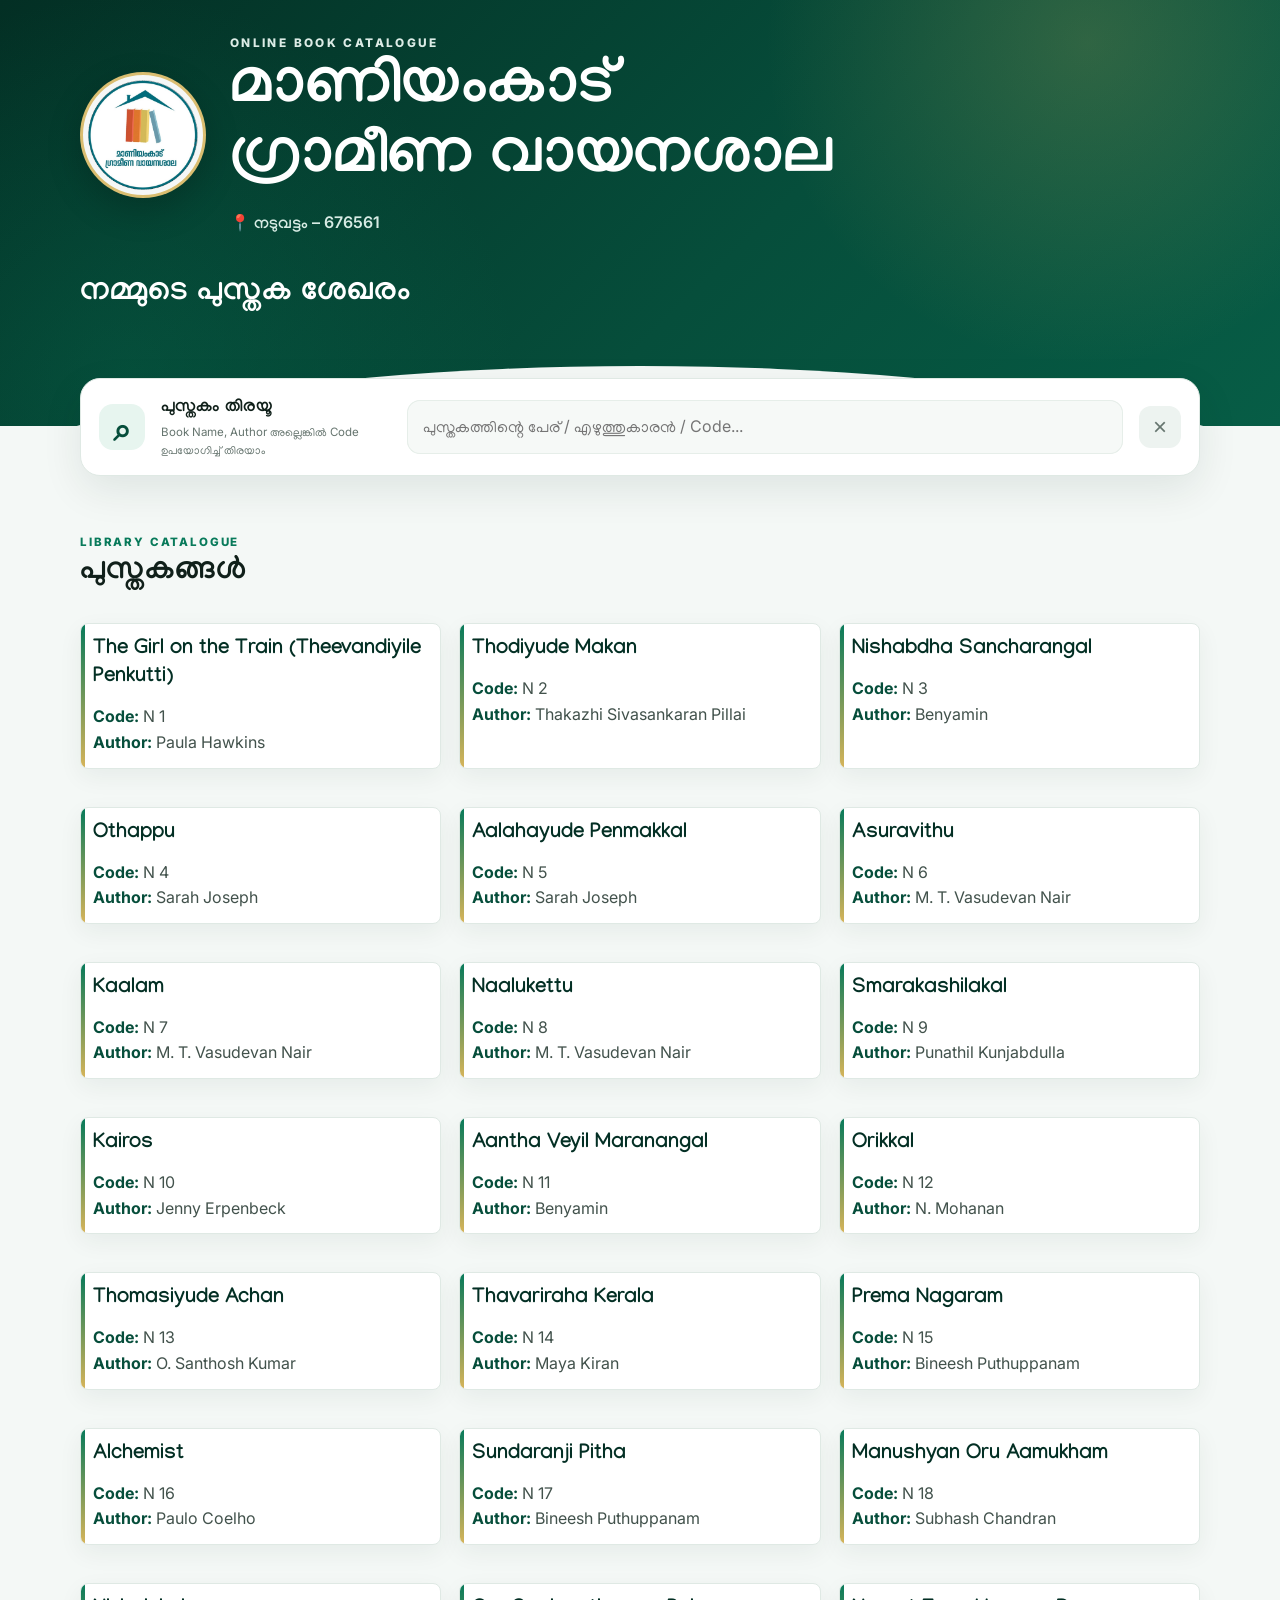
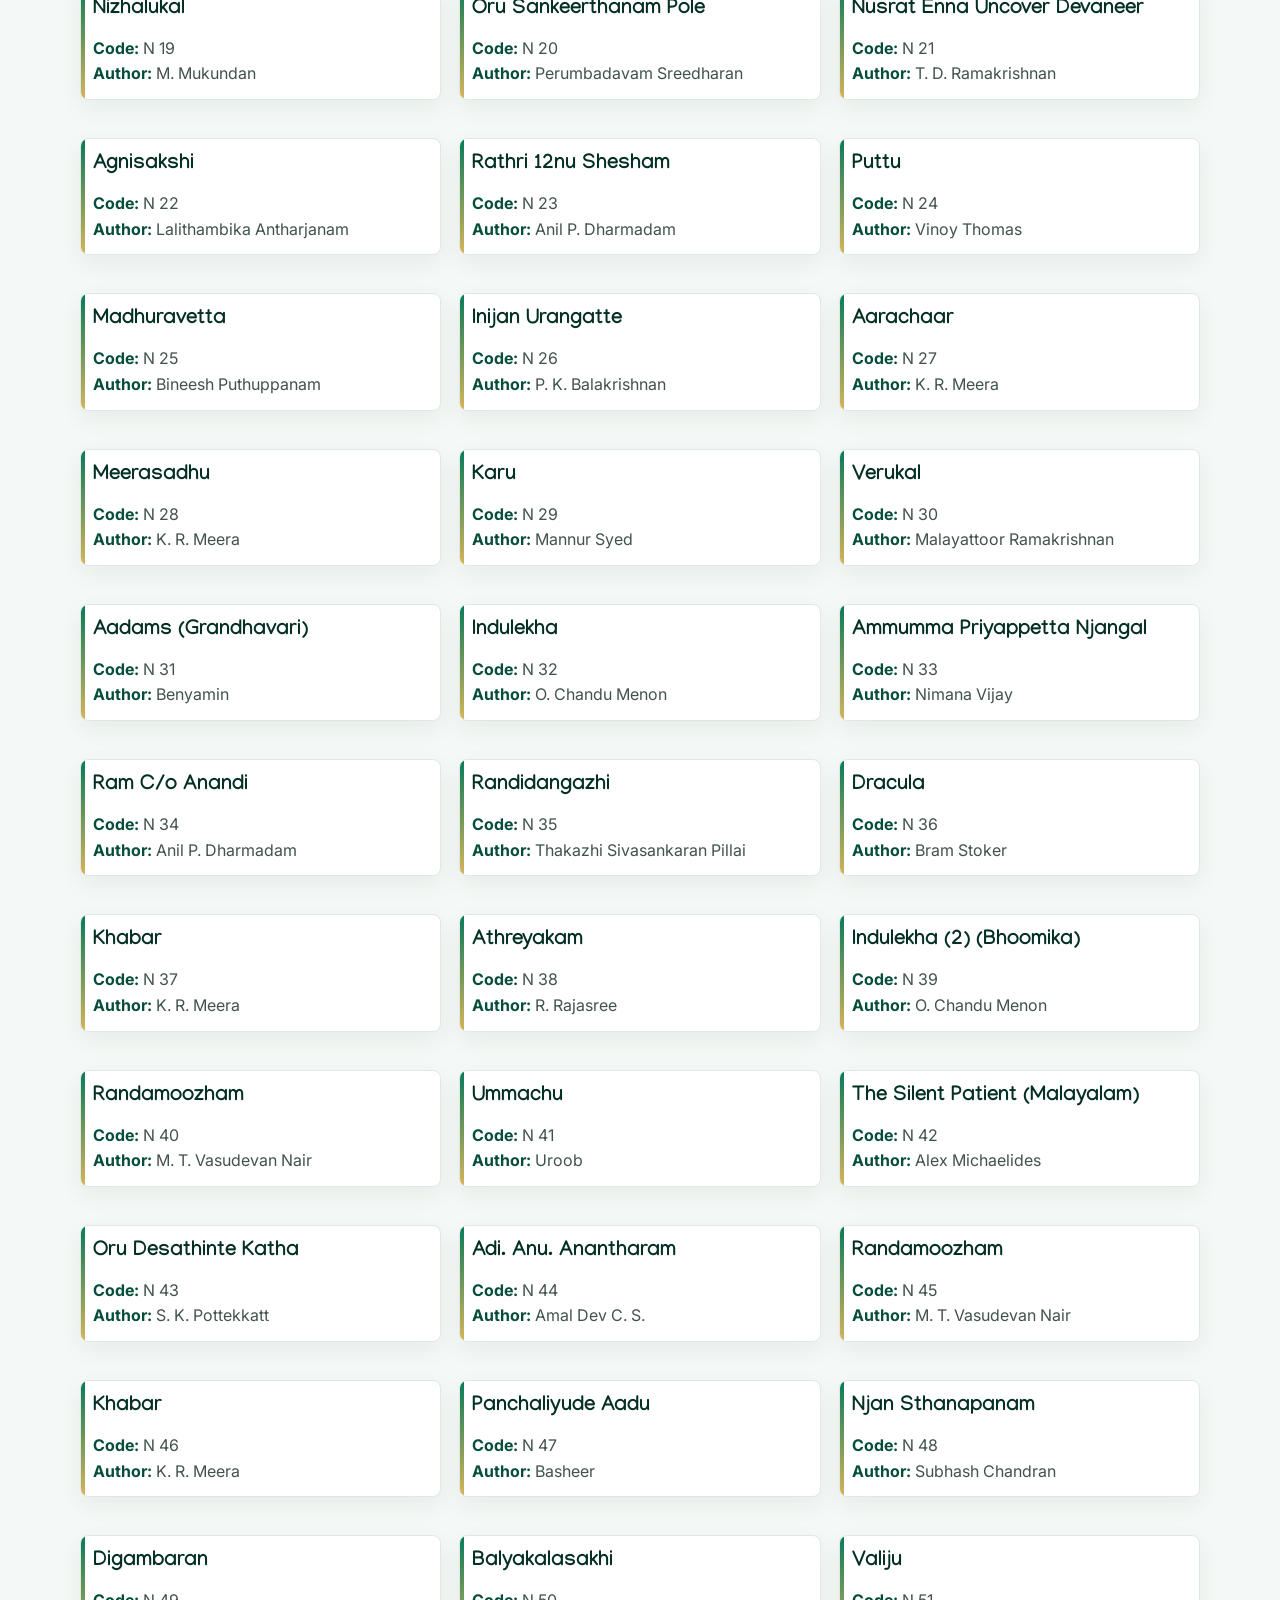
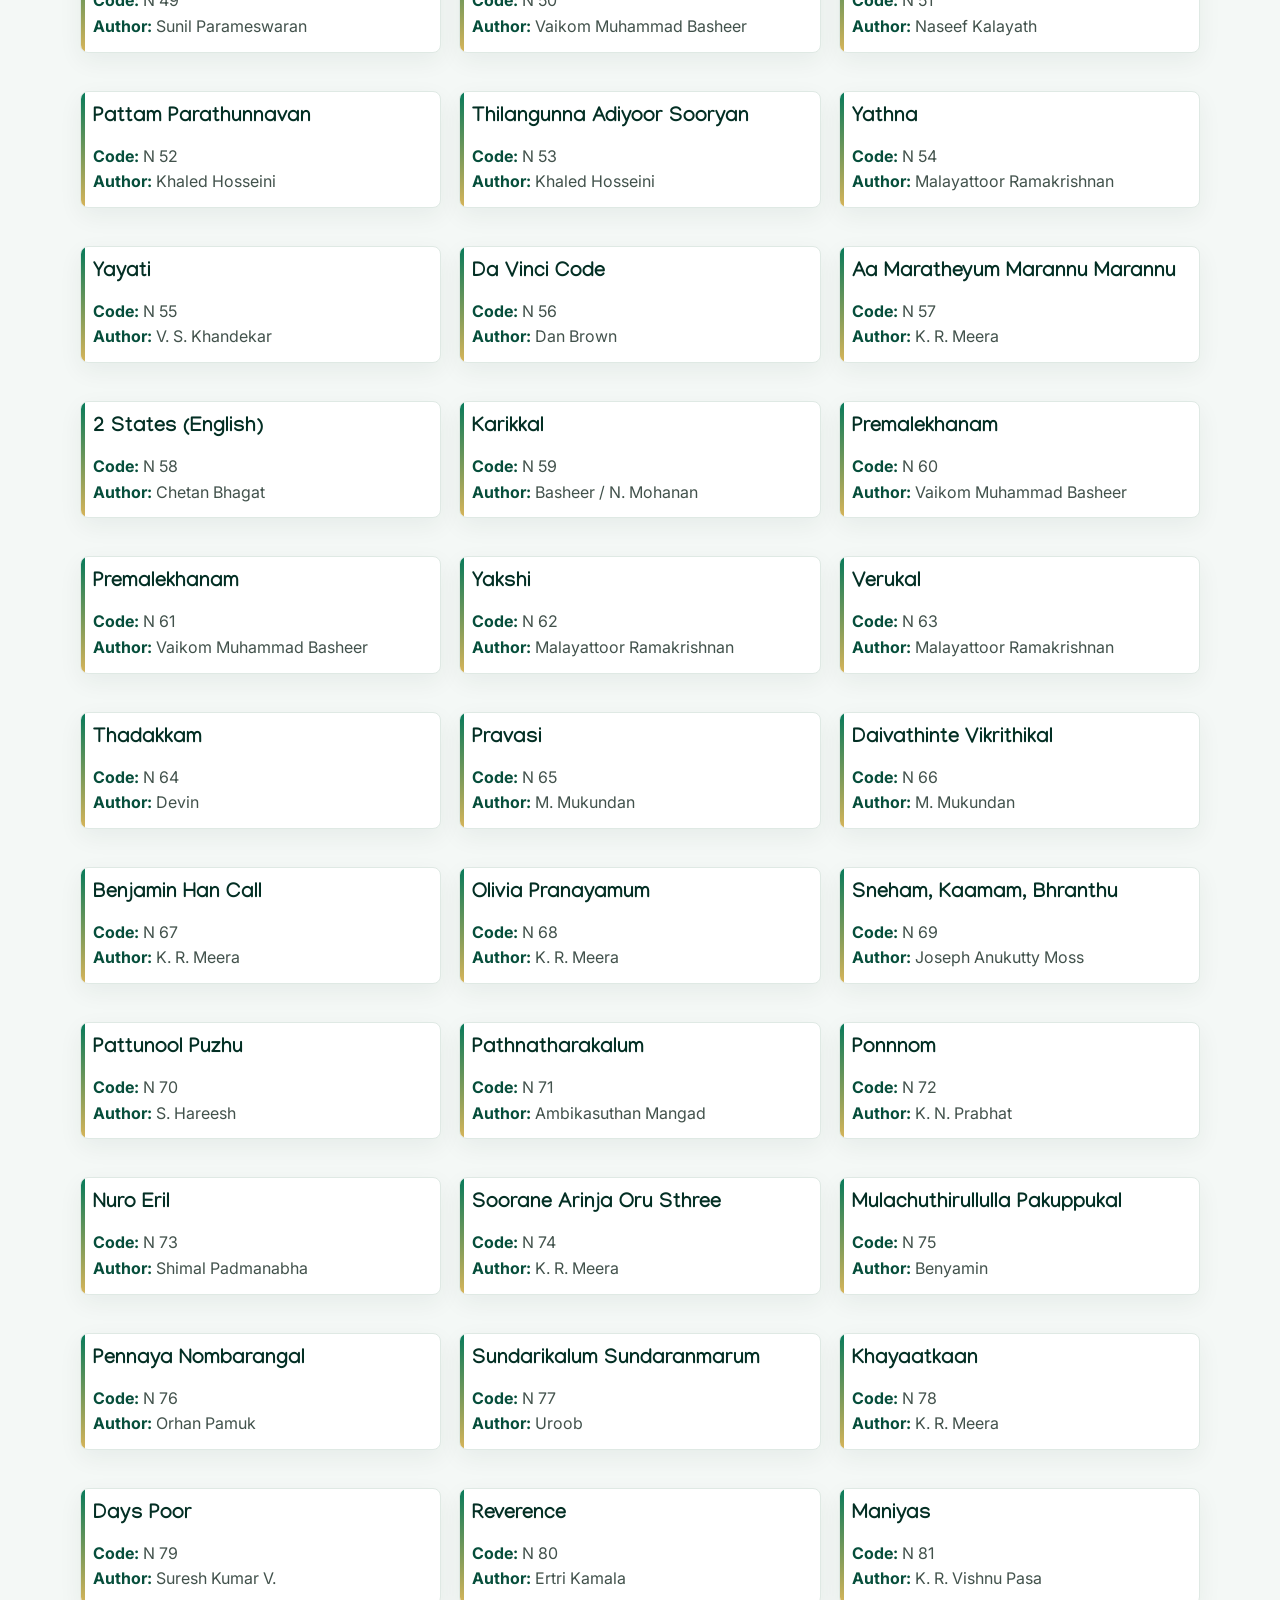
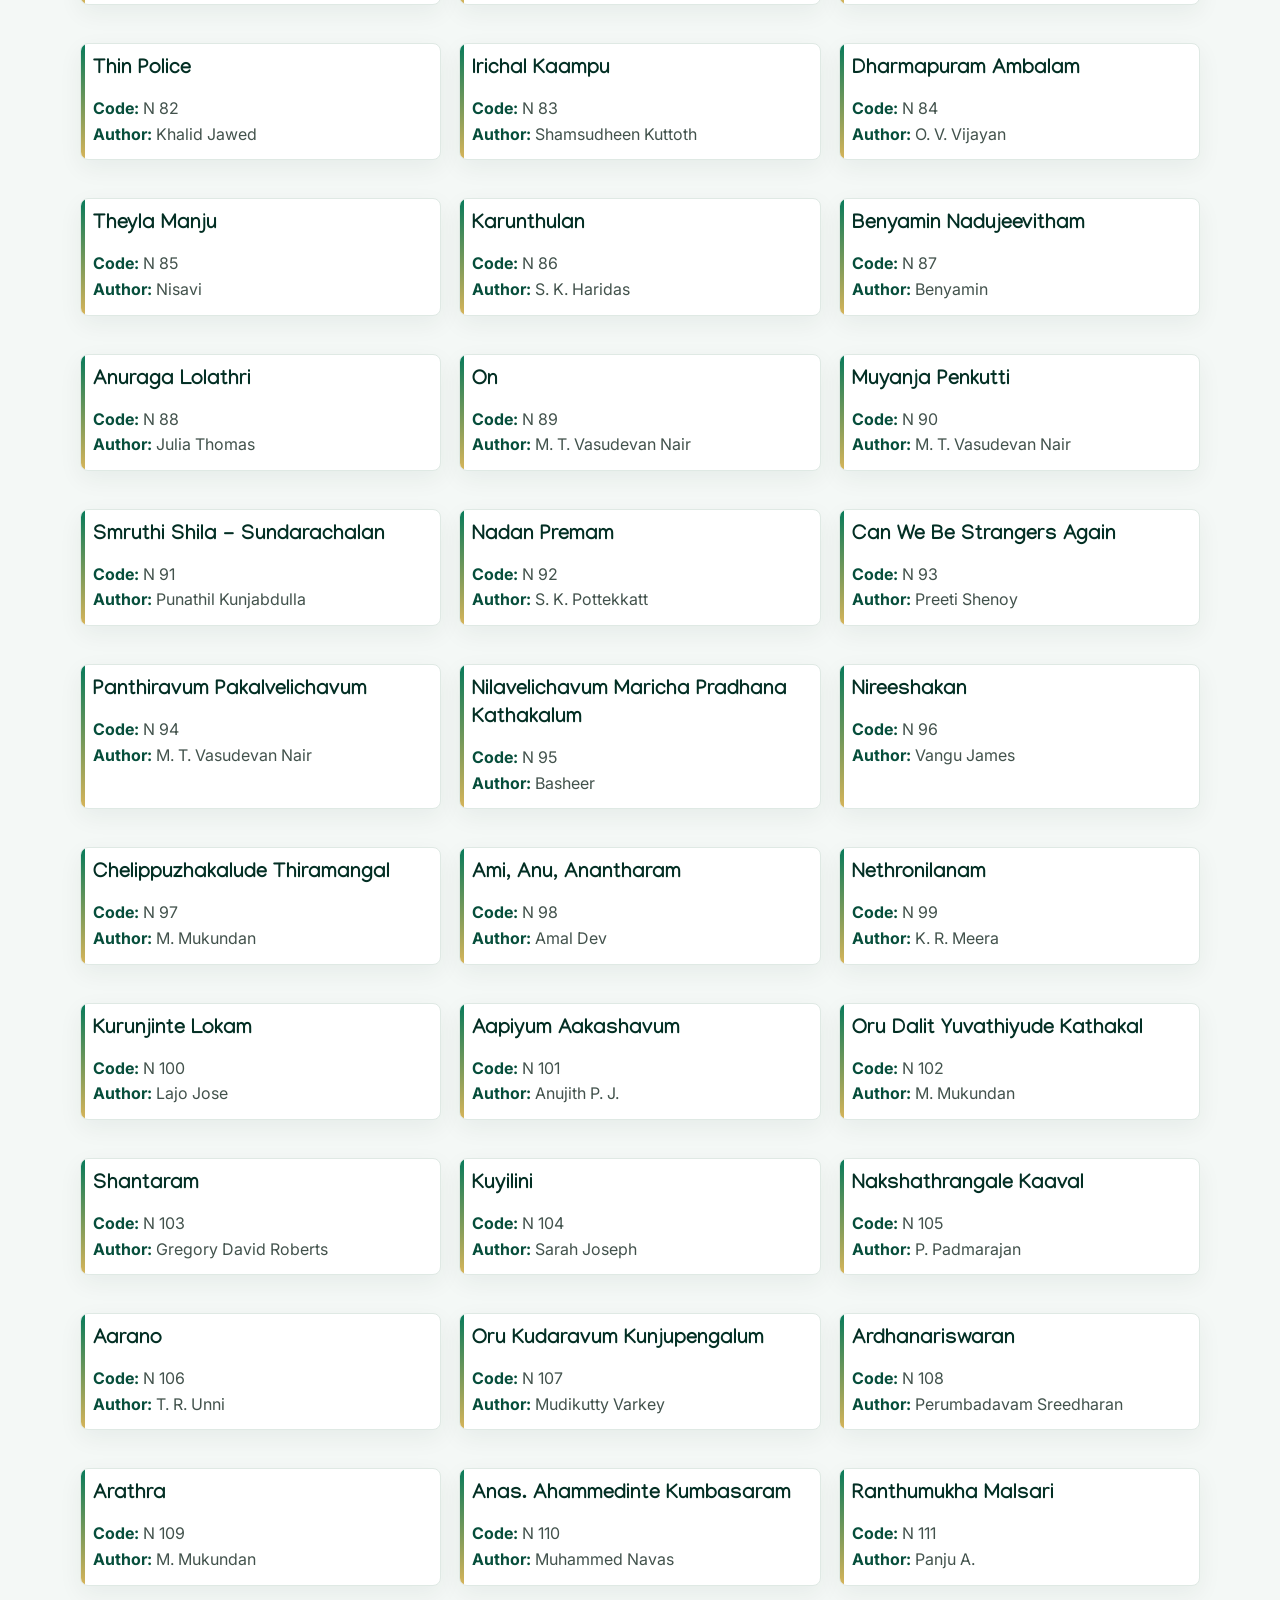
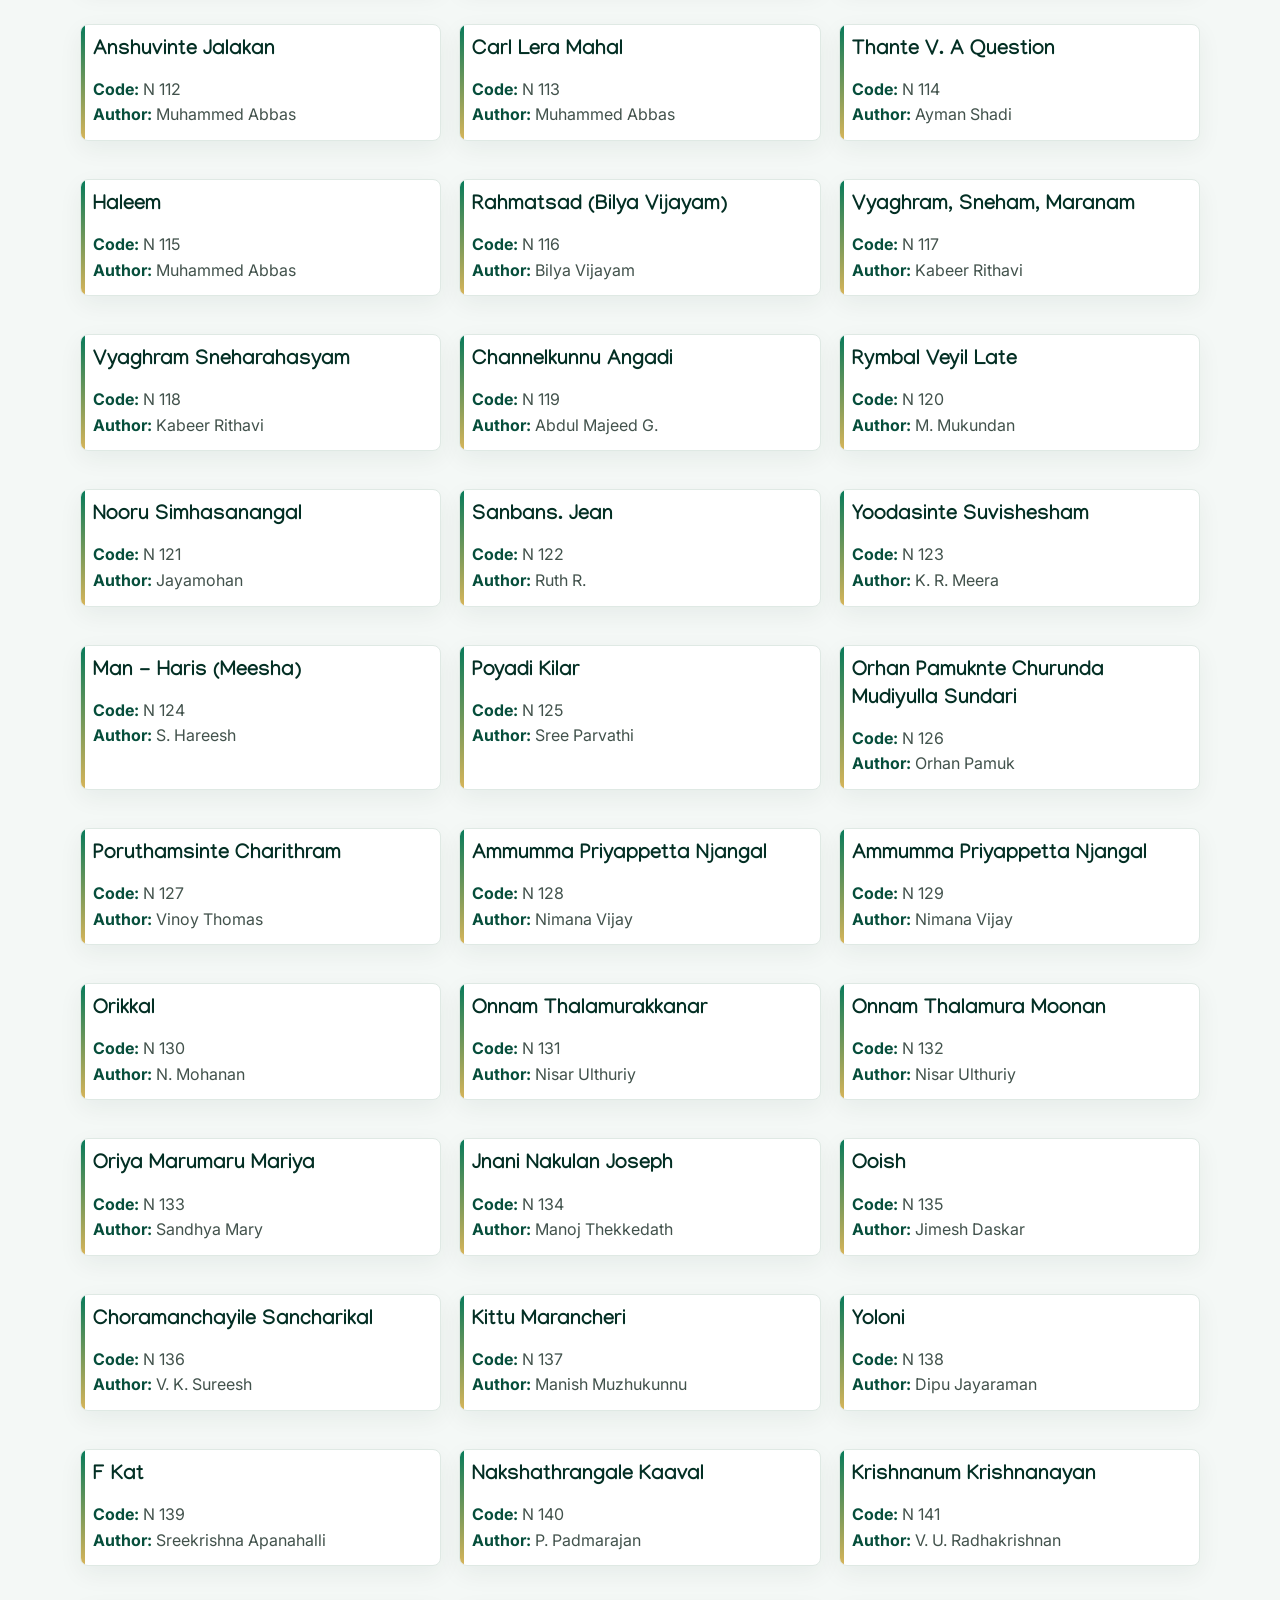
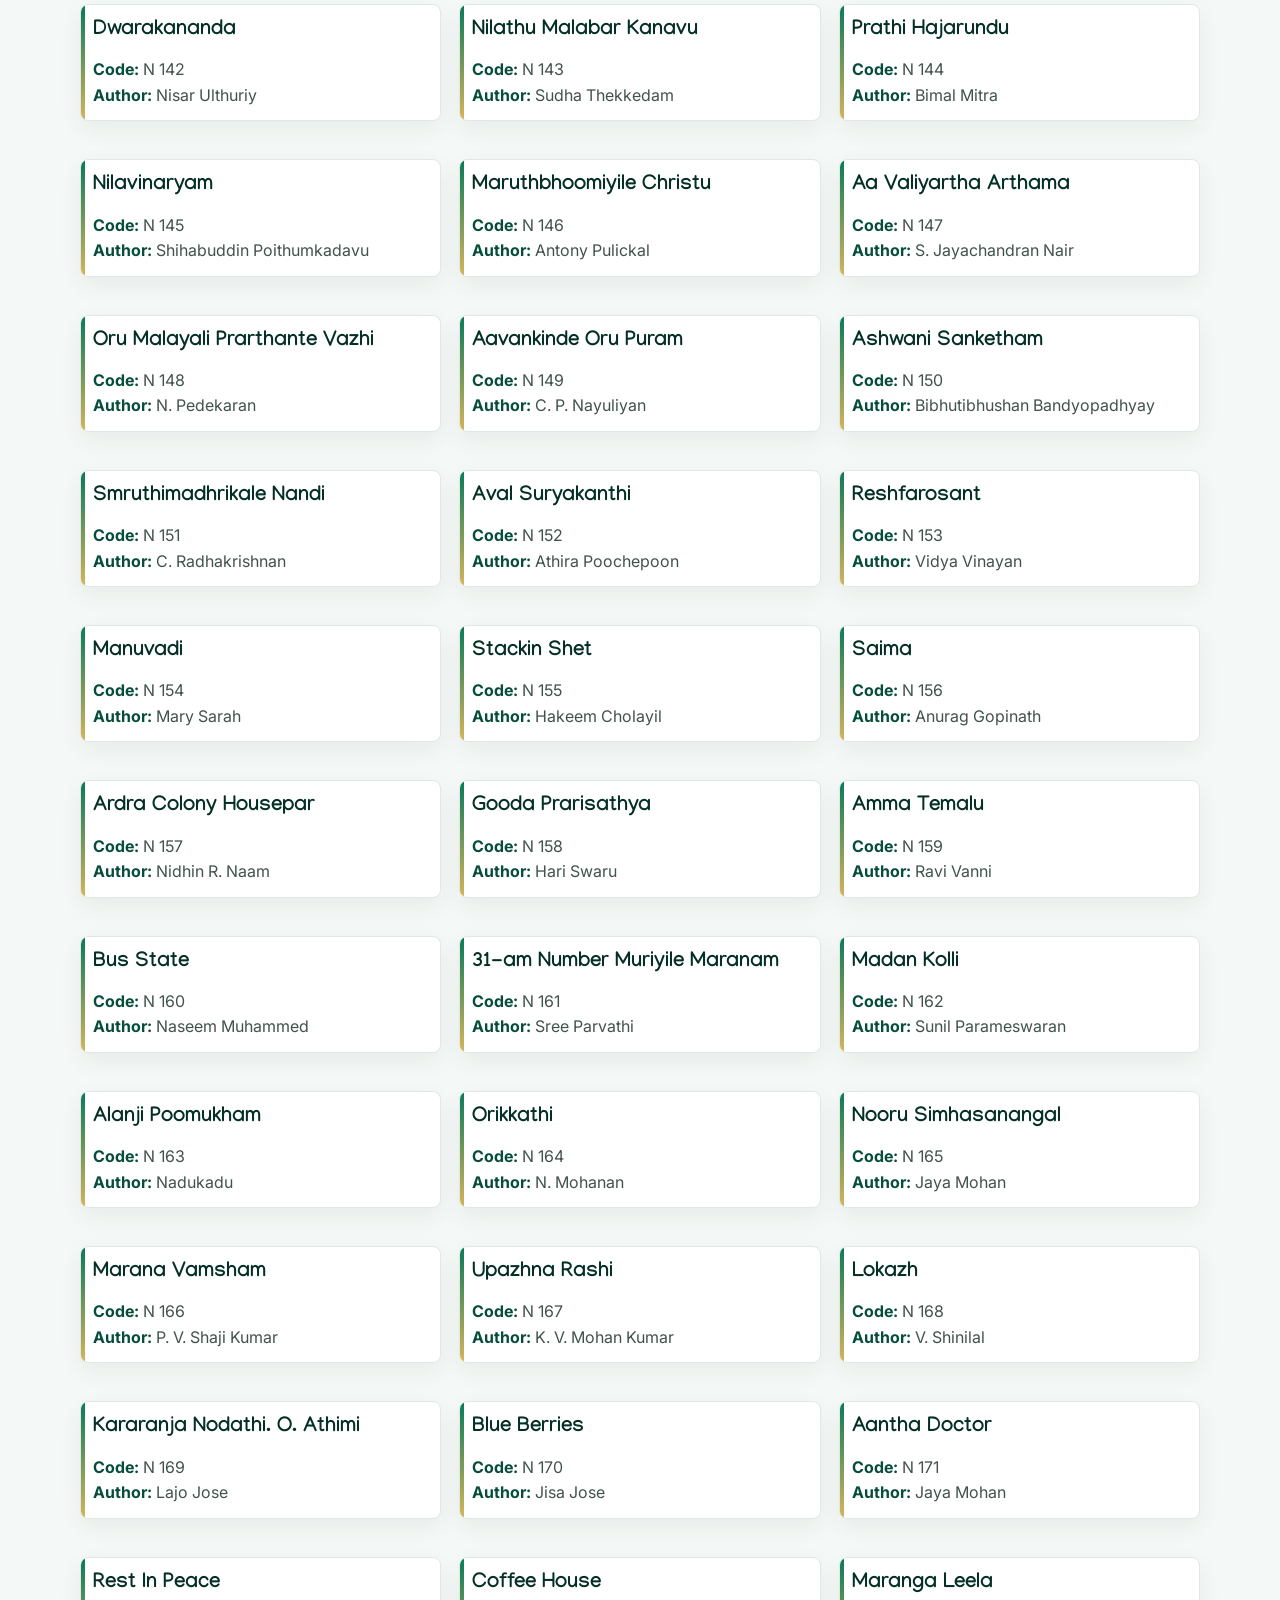
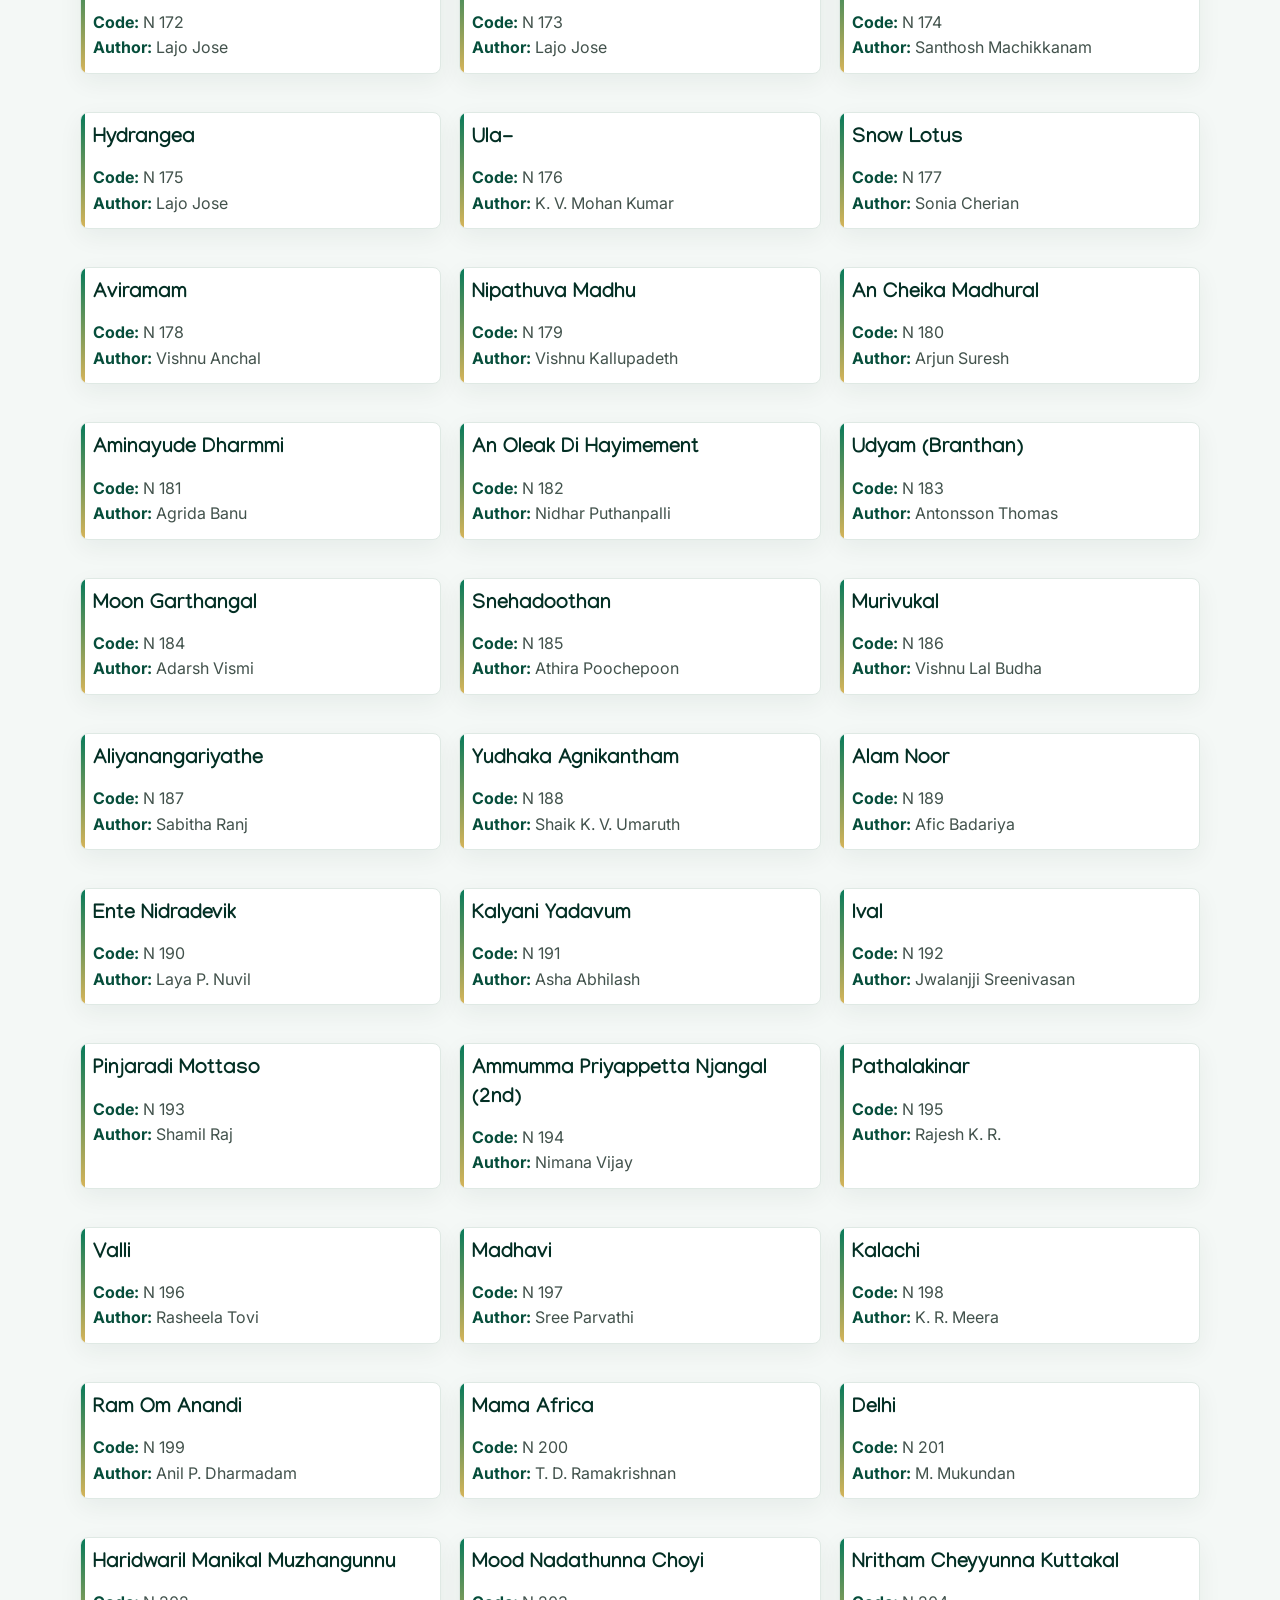
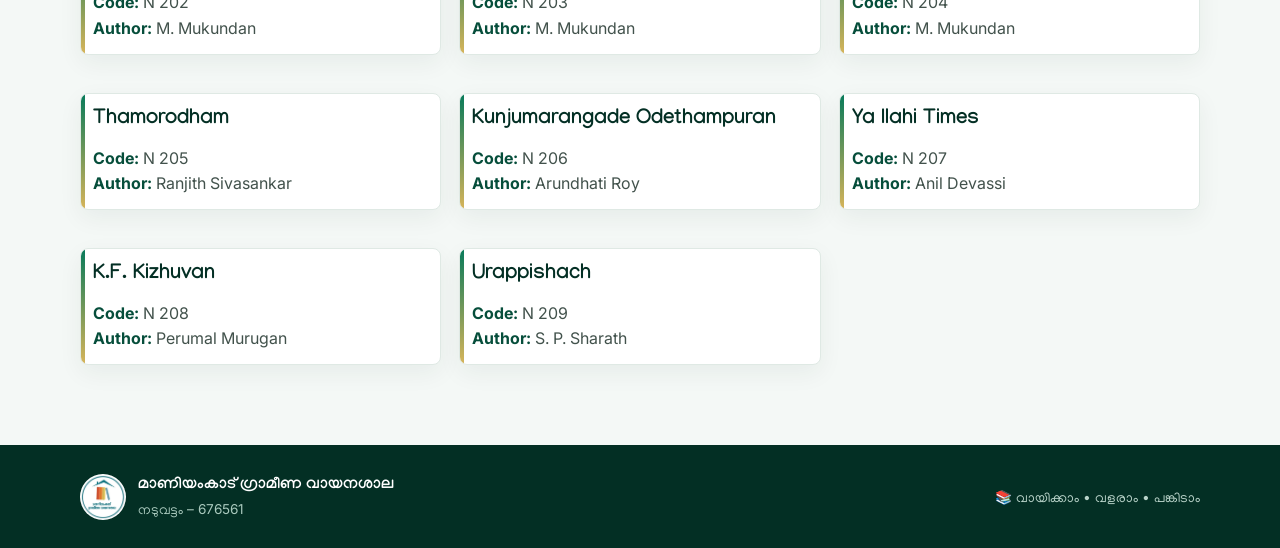
==== commit d0a477c2: "Update index.html" ====
--- a/index.html
+++ b/index.html
@@ -19,7 +19,7 @@
         </div>
         <div class="brand-copy">
           <p class="eyebrow">ONLINE BOOK CATALOGUE</p>
-          <h1>മാണിയംക്കാട്<br>ഗ്രാമീണ വായനശാല</h1>
+          <h1>മാണിയംകാട്<br>ഗ്രാമീണ വായനശാല</h1>
           <p class="location">📍 നടുവട്ടം – 676561</p>
         </div>
       </div>
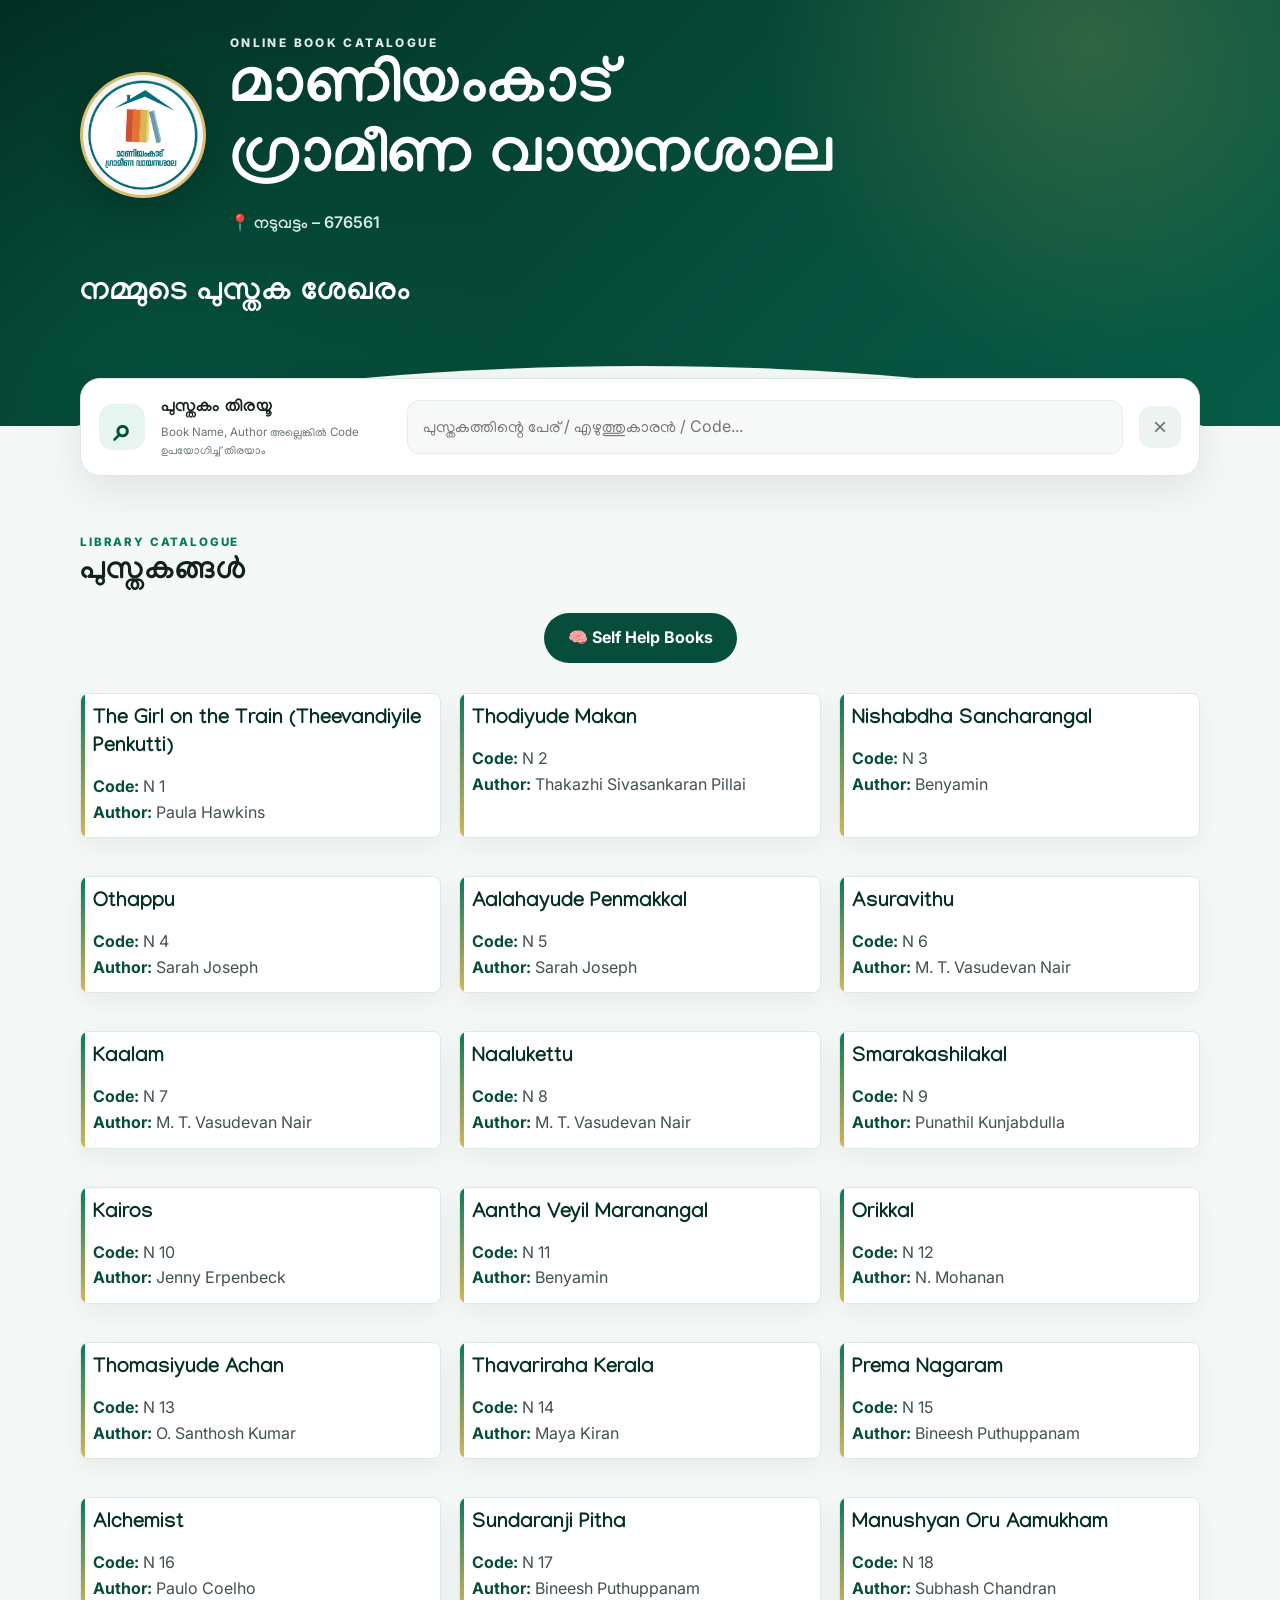
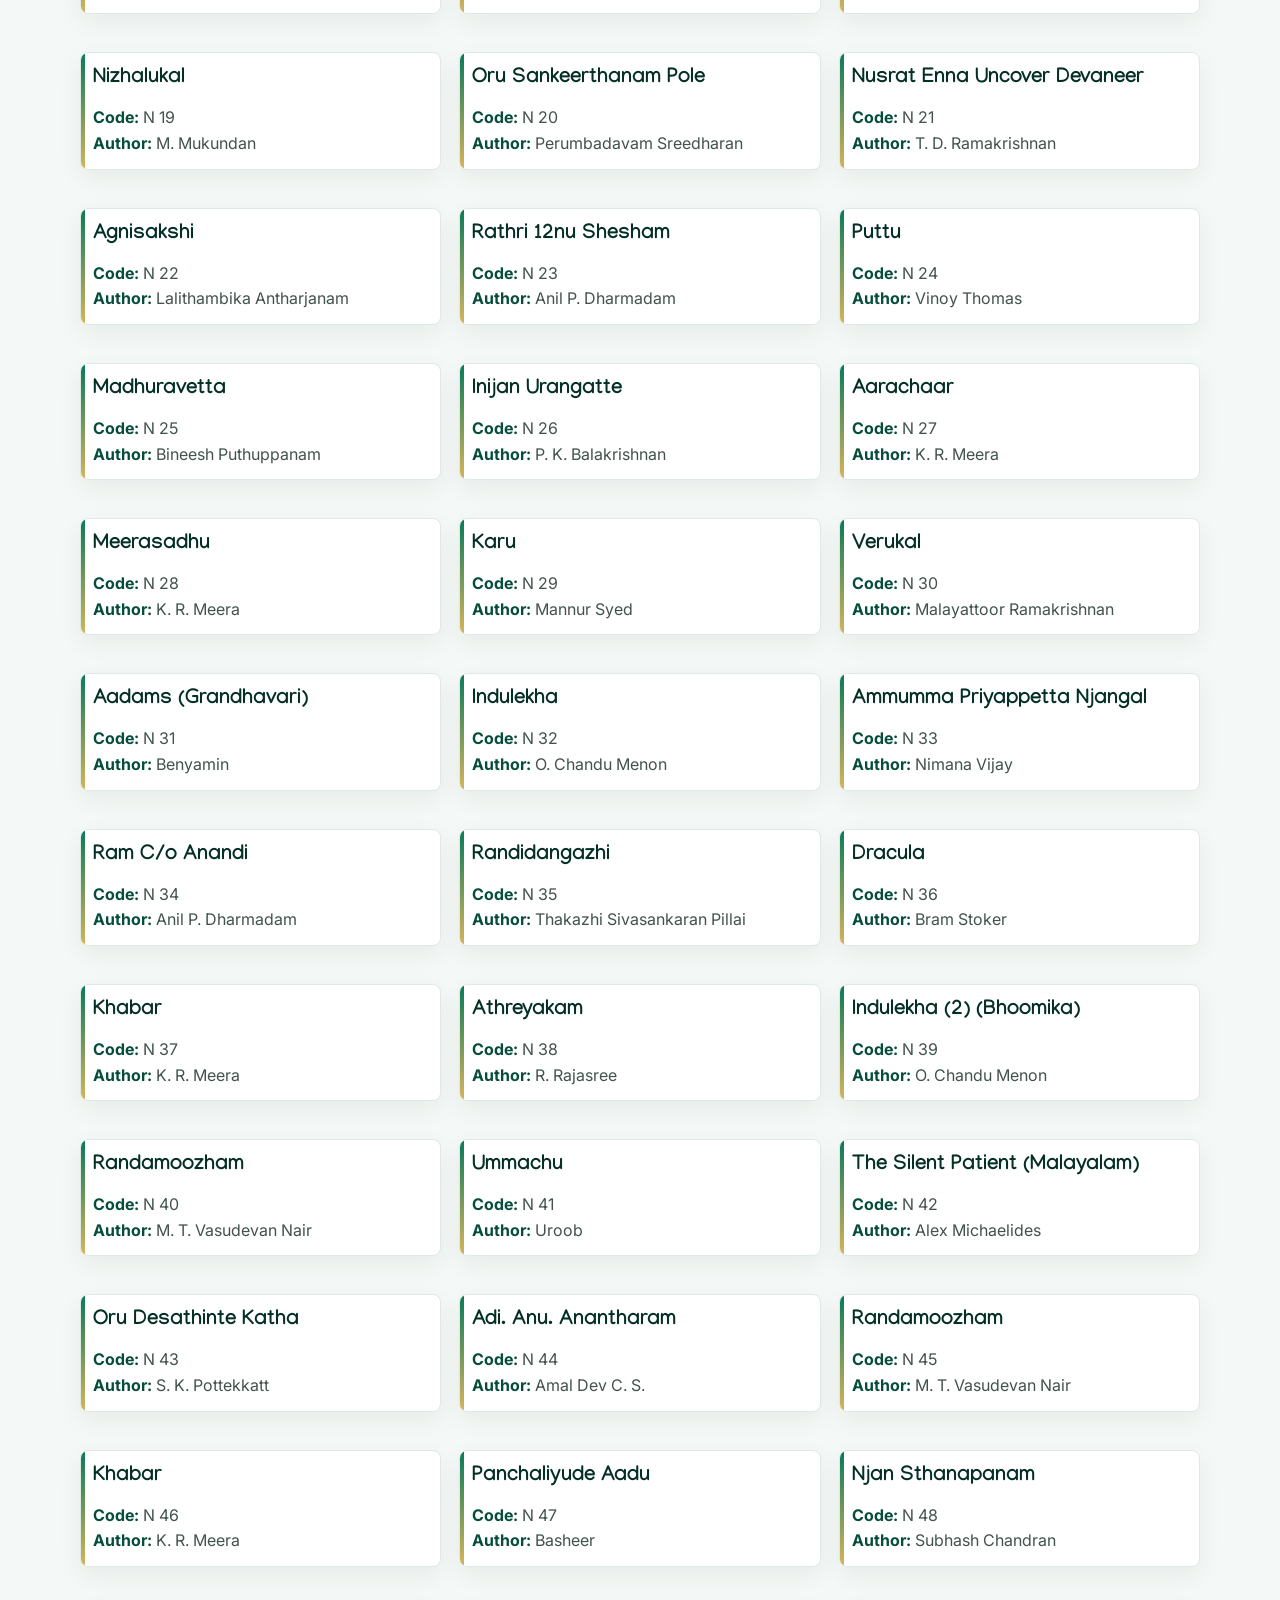
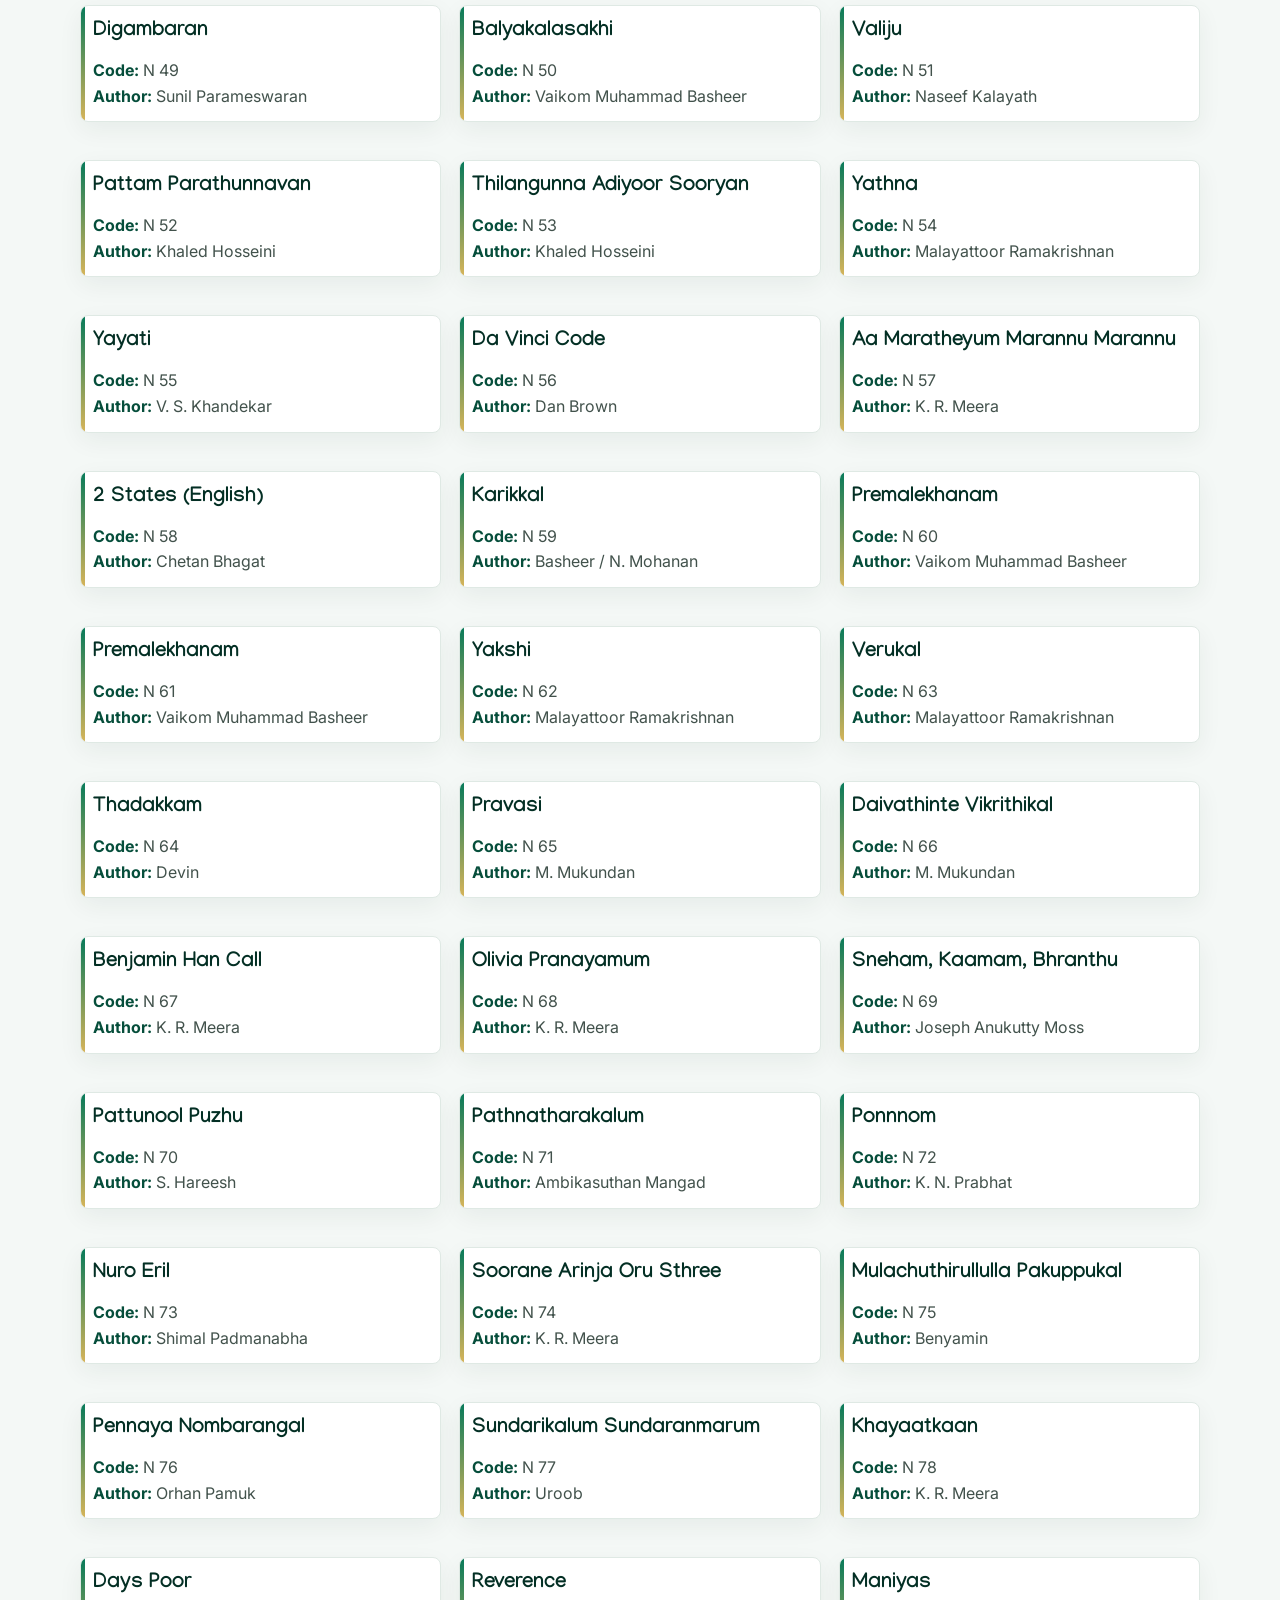
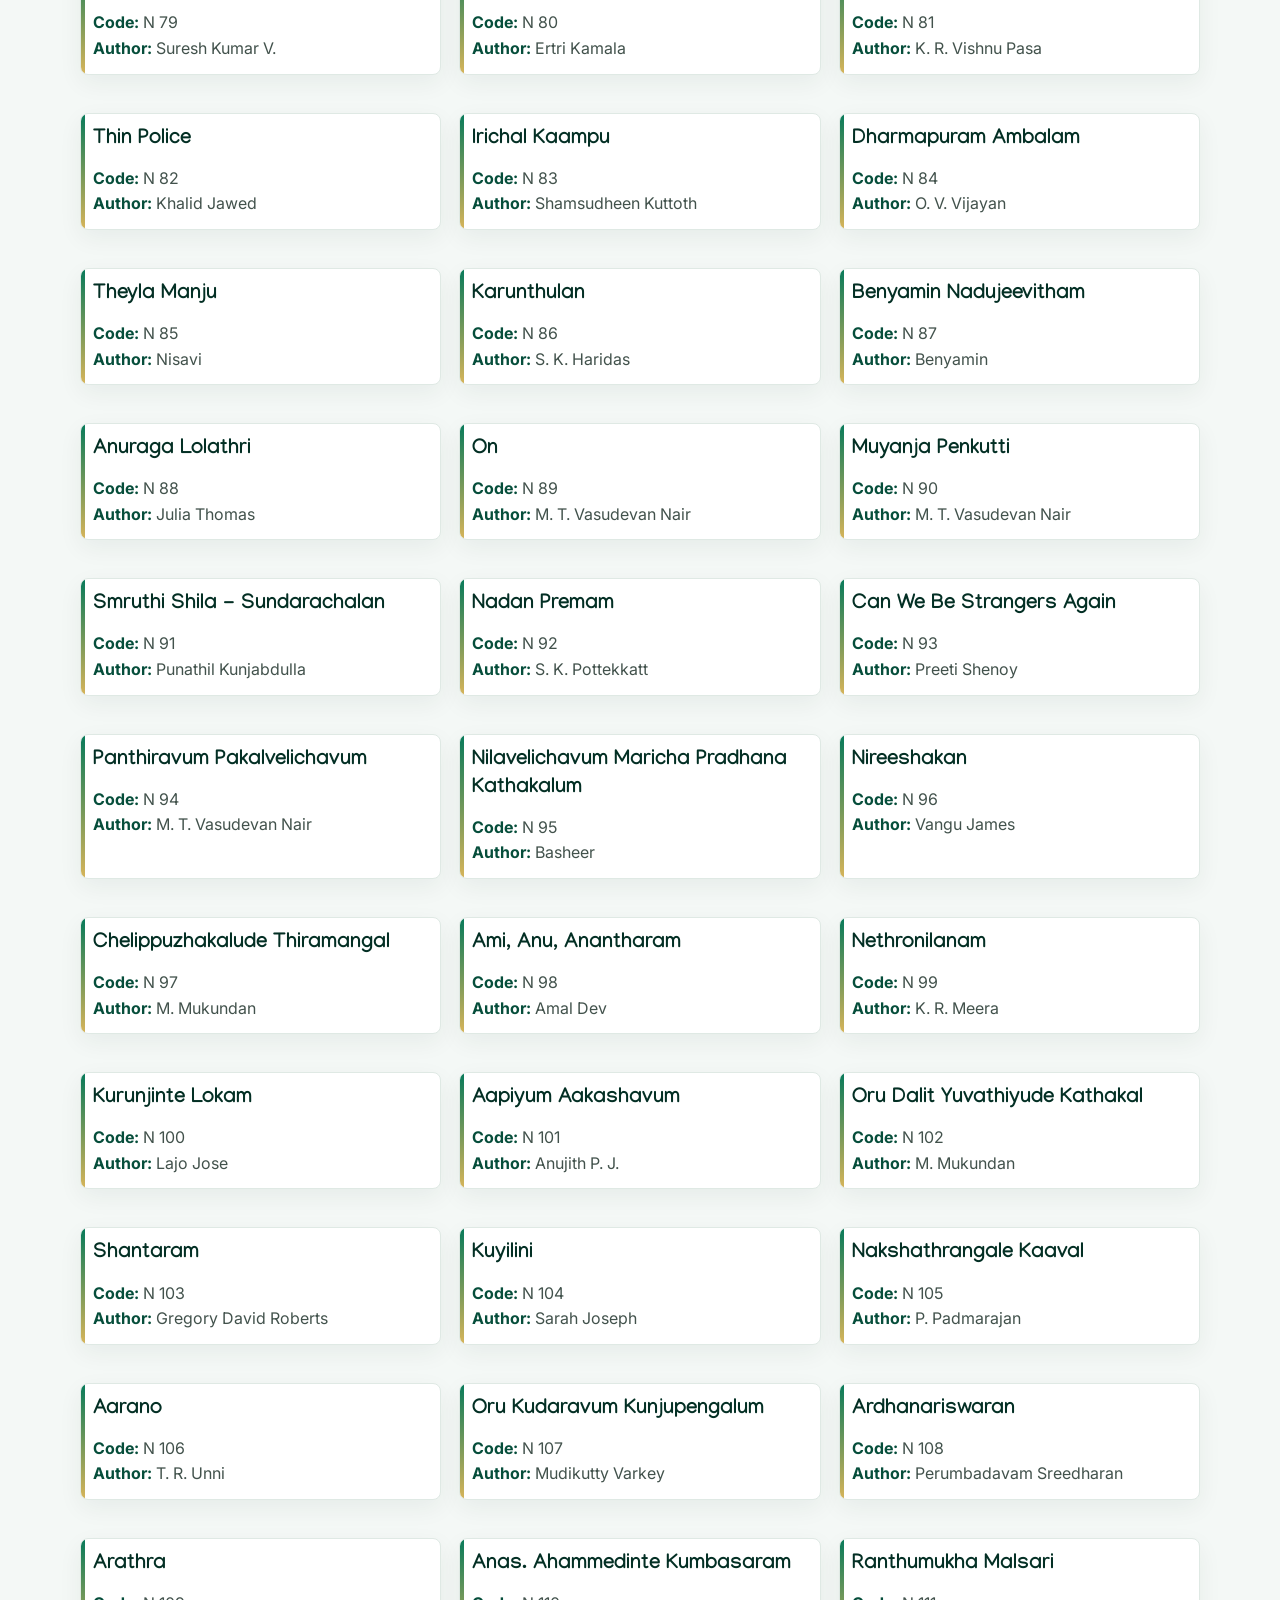
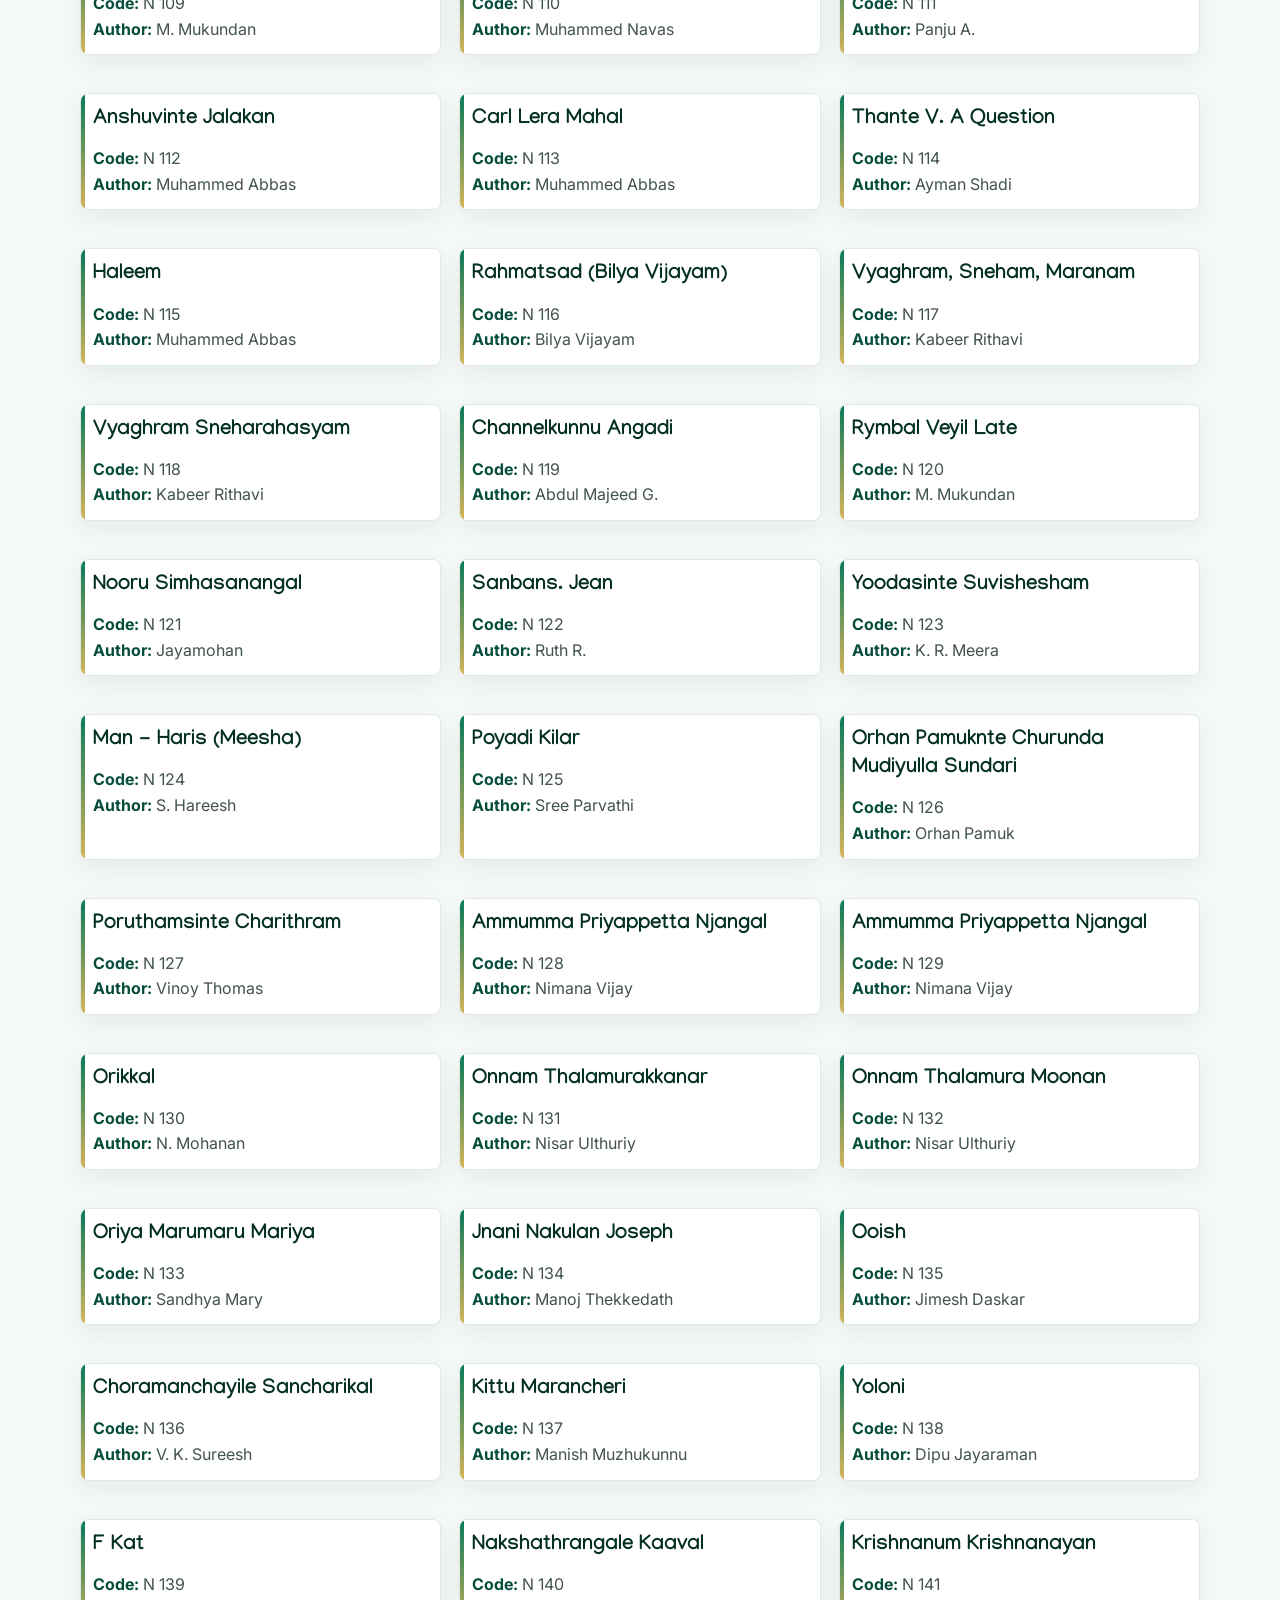
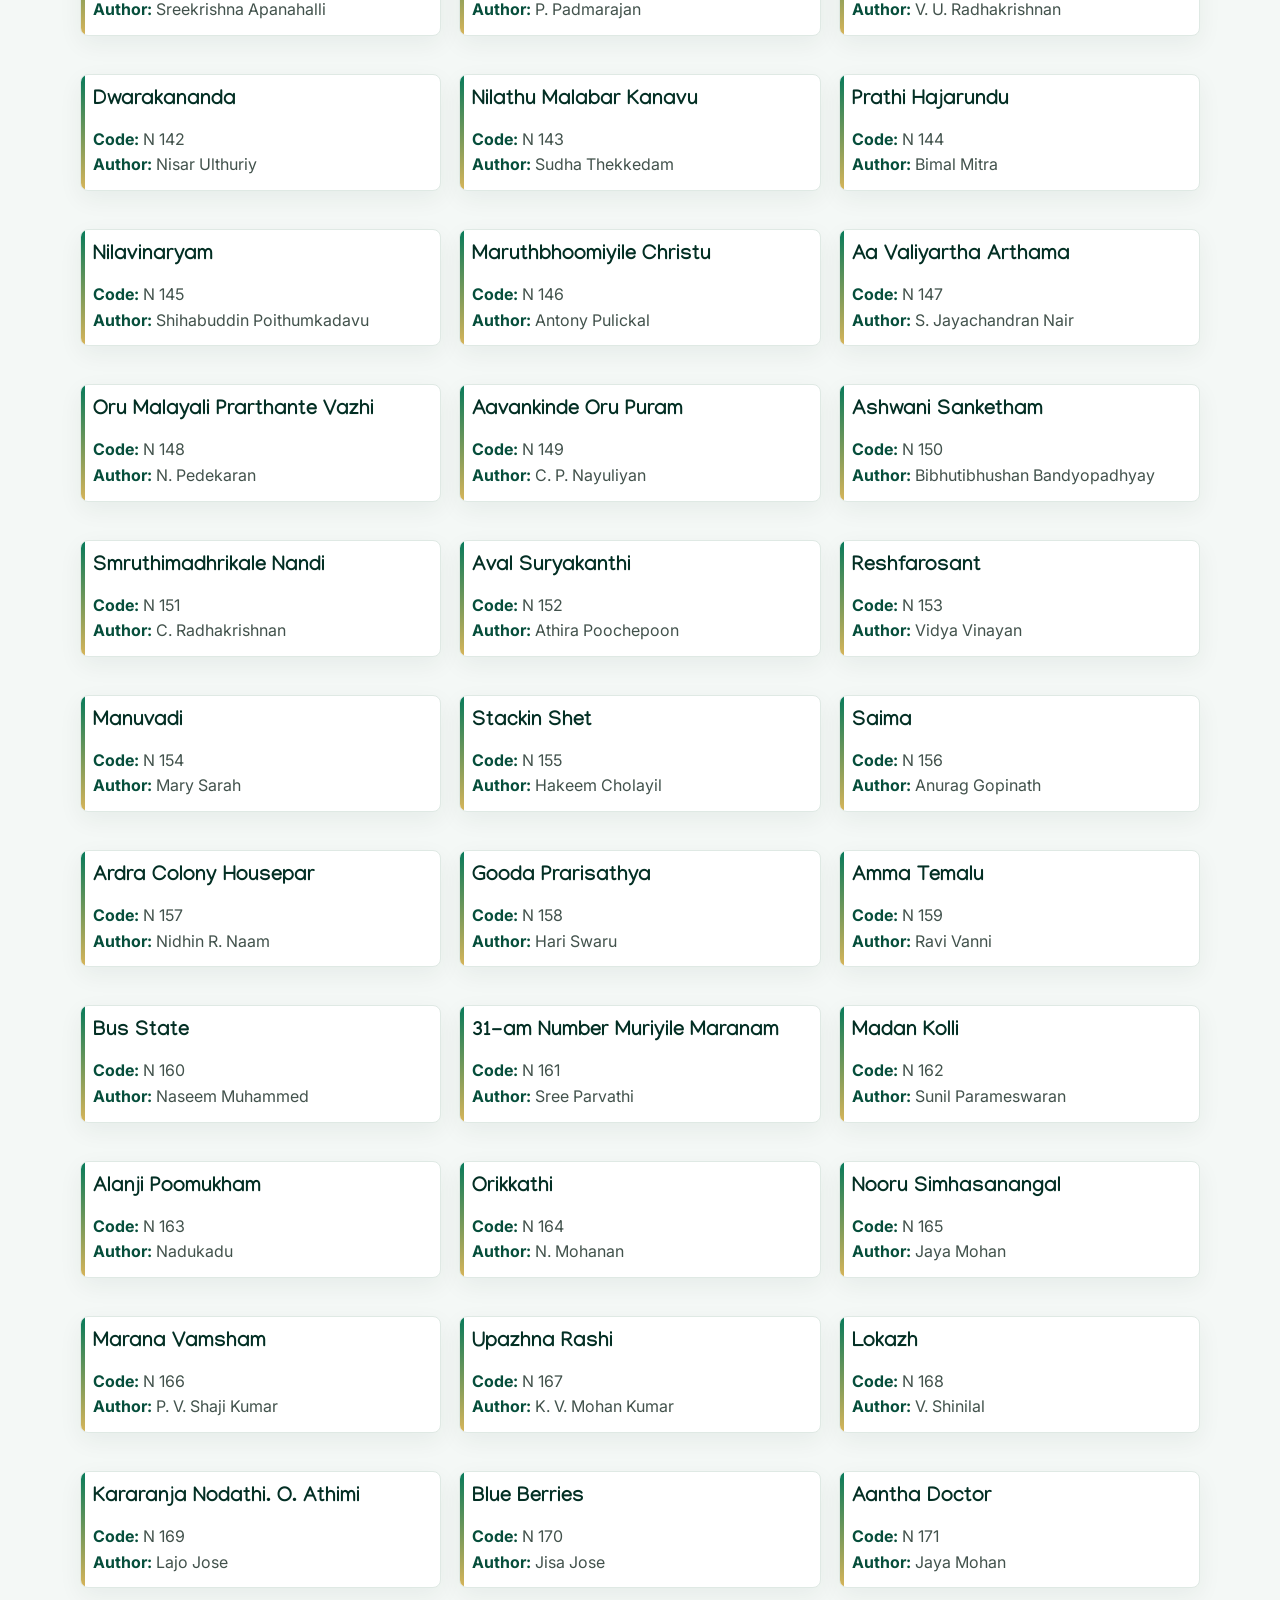
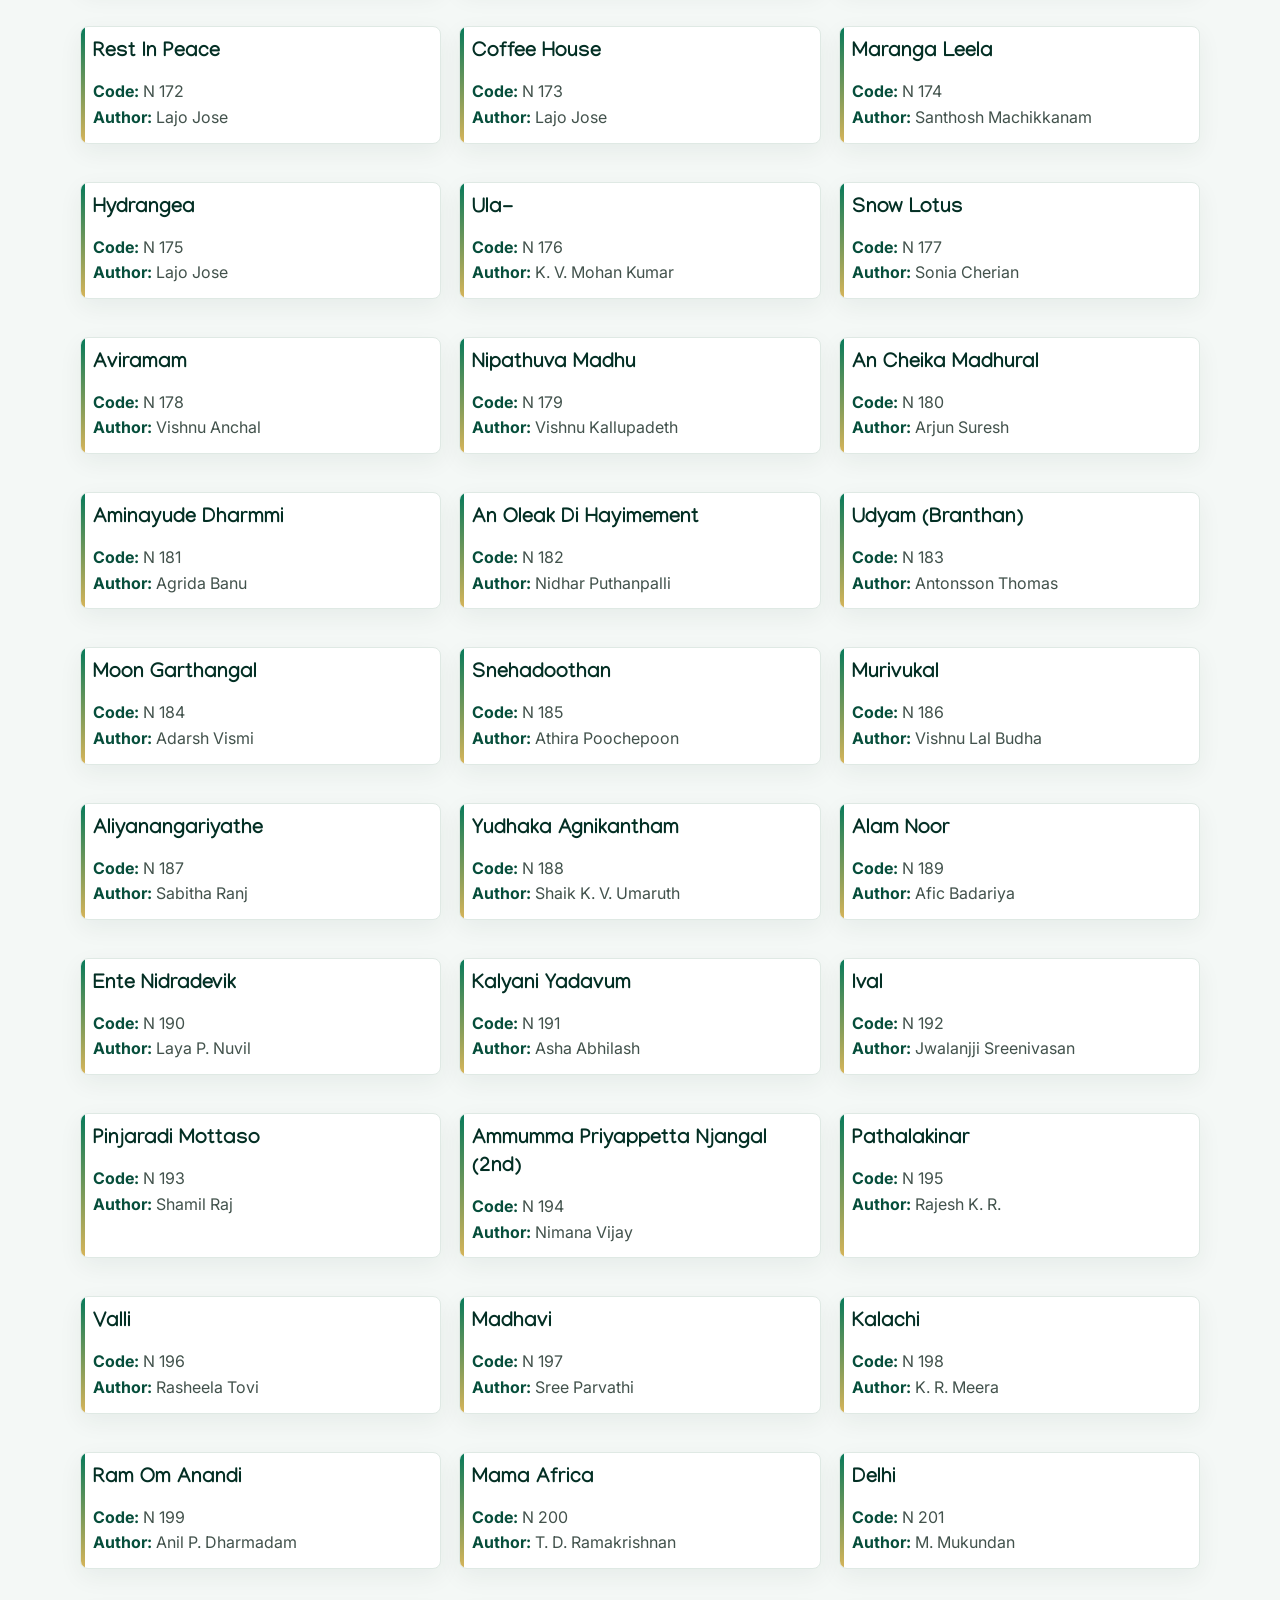
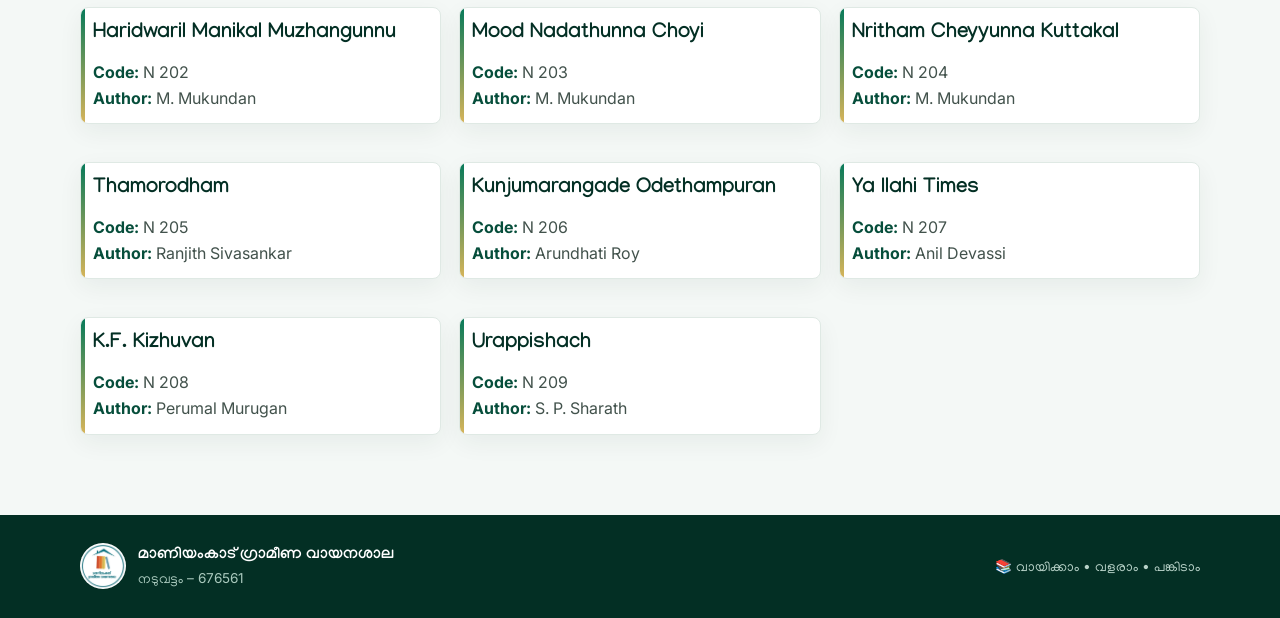
==== commit 622f1dd1: "Update index.html" ====
--- a/index.html
+++ b/index.html
@@ -58,7 +58,12 @@
             <h2>പുസ്തകങ്ങൾ</h2>
           </div>
         </div>
-
+<div style="text-align:center; margin:20px 0;">
+  <a href="self-help/index.html"
+     style="display:inline-block; padding:12px 24px; background:#064e3b; color:white; text-decoration:none; border-radius:25px; font-weight:bold;">
+    🧠 Self Help Books
+  </a>
+</div>
         <div id="books" class="books-grid">
           <div class="loading-card">
             <div class="spinner"></div>
